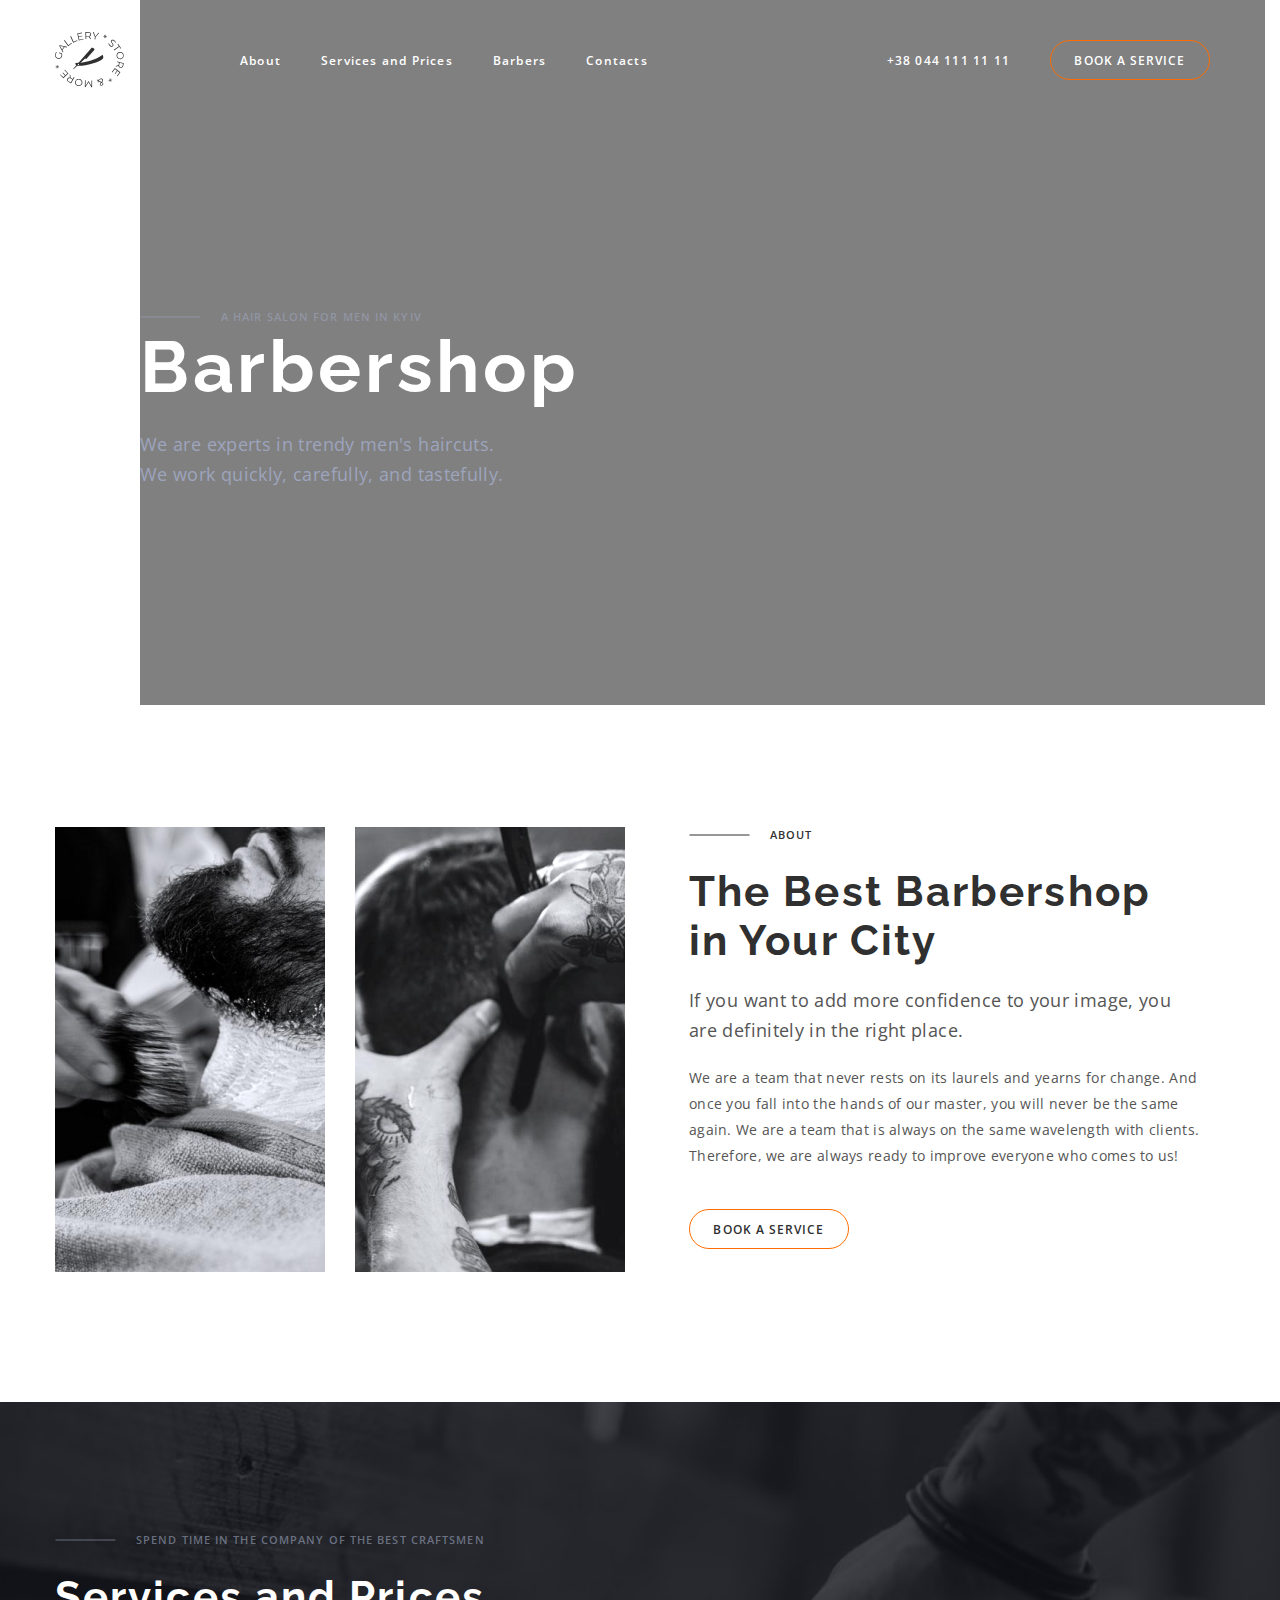
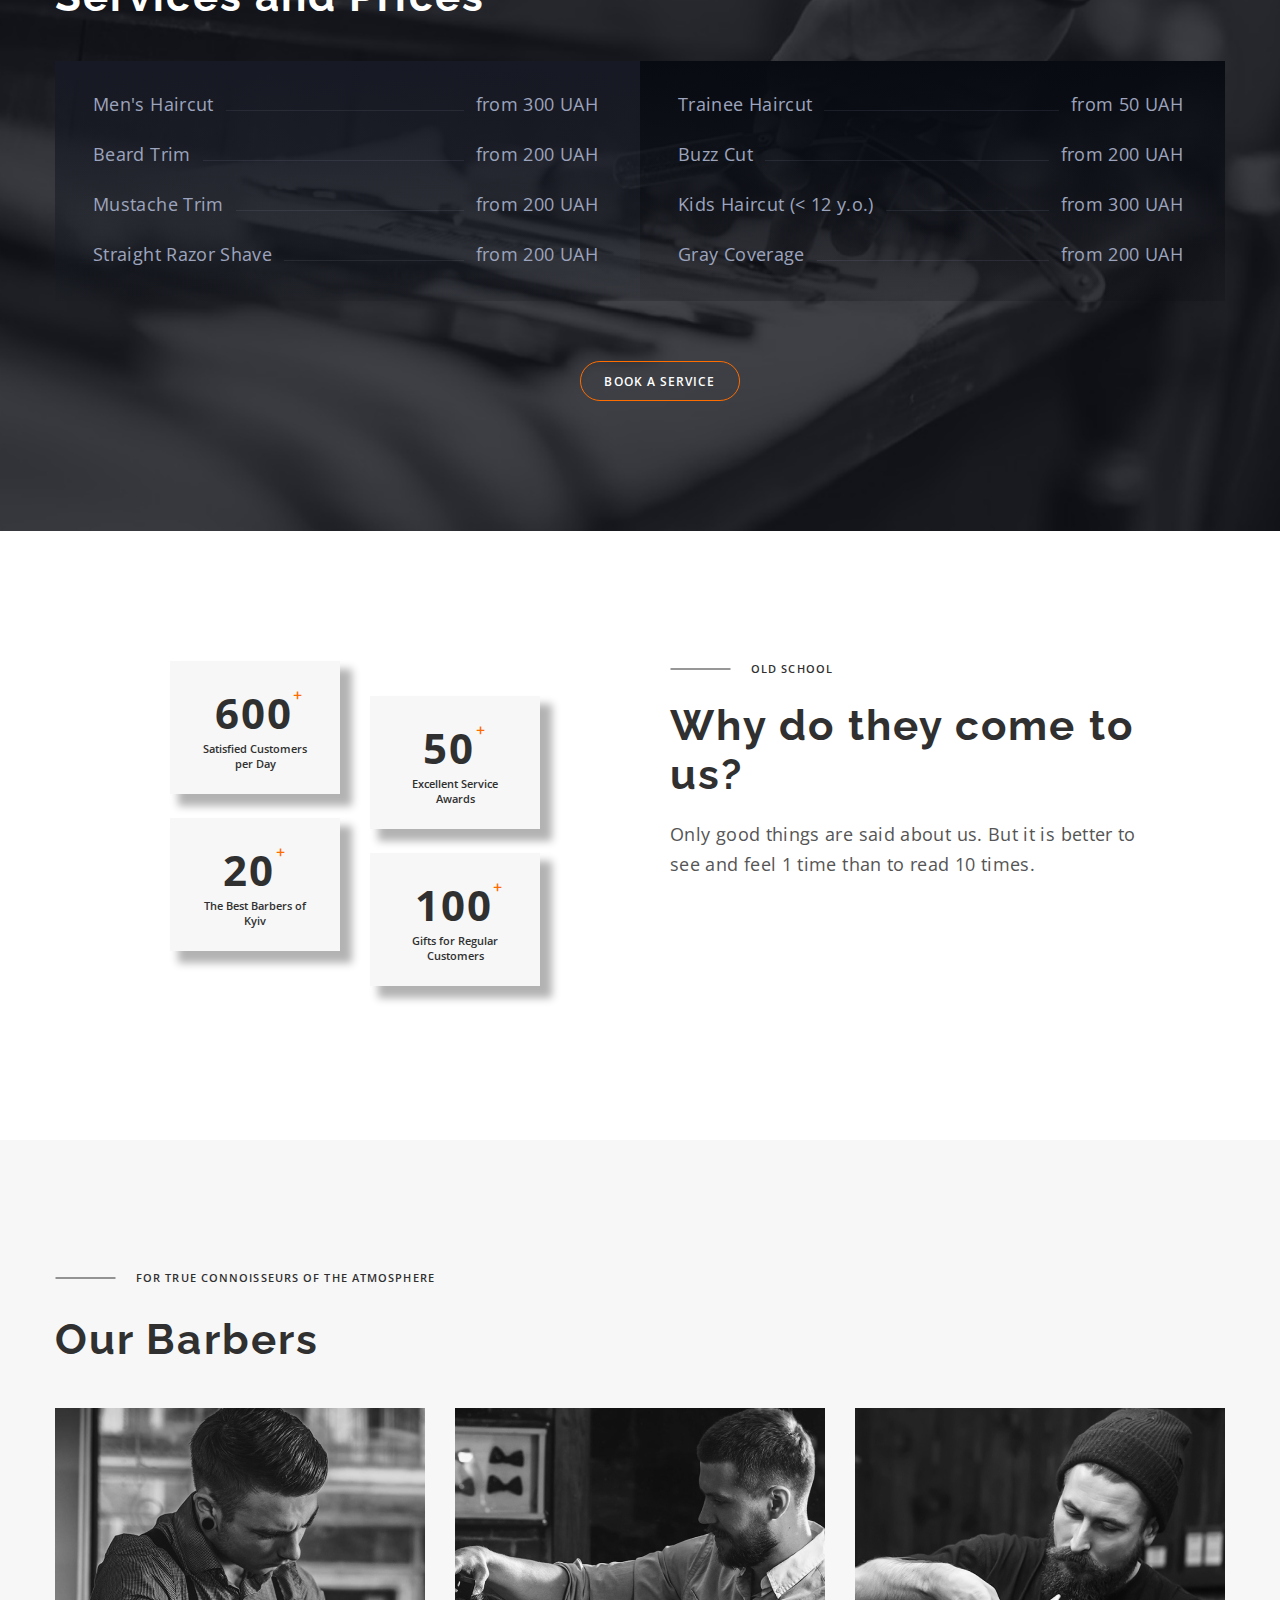
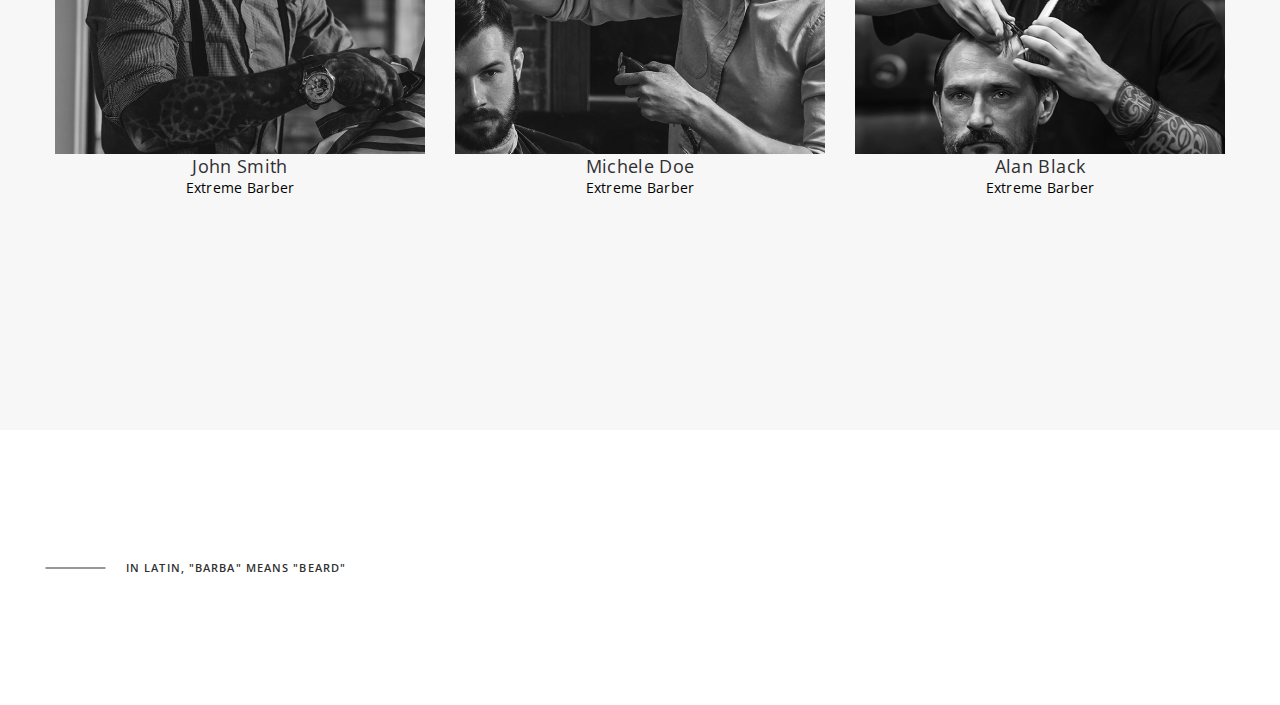
==== index.html @ 8ca41621 "Update" ====
<!DOCTYPE html>
<html lang="en">
  <head>
    <meta charset="UTF-8" />
    <meta name="viewport" content="width=device-width, initial-scale=1.0" />
    <title>Barbershop</title>
    <!-- Fonts -->
    <link
      href="https://fonts.googleapis.com/css2?family=Open+Sans:wght@400;600;700&family=Raleway:wght@700&display=swap"
      rel="stylesheet"
    />
    <!-- Normalizer CSS -->
    <link
      rel="stylesheet"
      href="https://cdnjs.cloudflare.com/ajax/libs/modern-normalize/2.0.0/modern-normalize.min.css"
    />
    <!-- Styles CSS -->
    <link rel="stylesheet" href="./css/styles.css" />
  </head>
  <body>
    <!-- SVG -->
    <svg
      aria-hidden="true"
      style="position: absolute; width: 0; height: 0; overflow: hidden"
      version="1.1"
      xmlns="http://www.w3.org/2000/svg"
      xmlns:xlink="http://www.w3.org/1999/xlink"
    >
      <defs>
        <symbol id="icon-close_40px" viewBox="0 0 32 32">
          <path
            d="M23.733 10.304l-1.504-1.504-5.963 5.963-5.963-5.963-1.504 1.504 5.963 5.963-5.963 5.963 1.504 1.504 5.963-5.963 5.963 5.963 1.504-1.504-5.963-5.963 5.963-5.963z"
          ></path>
        </symbol>
        <symbol id="icon-facebook-1" viewBox="0 0 32 32">
          <path
            d="M21.329 5.313h2.921v-5.088c-0.504-0.069-2.237-0.225-4.256-0.225-4.212 0-7.097 2.649-7.097 7.519v4.481h-4.648v5.688h4.648v14.312h5.699v-14.311h4.46l0.708-5.688h-5.169v-3.919c0.001-1.644 0.444-2.769 2.735-2.769z"
          ></path>
        </symbol>
        <symbol id="icon-feather-icon_mail" viewBox="0 0 32 32">
          <path
            fill="none"
            stroke="#9da4bd"
            style="stroke: var(--color1, #9da4bd)"
            stroke-linejoin="round"
            stroke-linecap="round"
            stroke-miterlimit="4"
            stroke-width="1.3333"
            d="M6.4 6.667h19.2c1.32 0 2.4 1.050 2.4 2.333v14c0 1.283-1.080 2.333-2.4 2.333h-19.2c-1.32 0-2.4-1.050-2.4-2.333v-14c0-1.283 1.080-2.333 2.4-2.333z"
          ></path>
          <path
            fill="none"
            stroke="#9da4bd"
            style="stroke: var(--color1, #9da4bd)"
            stroke-linejoin="round"
            stroke-linecap="round"
            stroke-miterlimit="4"
            stroke-width="1.3333"
            d="M26.667 9.333l-10.667 8-10.667-8"
          ></path>
        </symbol>
        <symbol id="icon-feather-icon_map-pin" viewBox="0 0 32 32">
          <path
            fill="none"
            stroke="#9da4bd"
            style="stroke: var(--color1, #9da4bd)"
            stroke-linejoin="round"
            stroke-linecap="round"
            stroke-miterlimit="4"
            stroke-width="1.3333"
            d="M26.667 13.818c0 7.636-10.667 14.182-10.667 14.182s-10.667-6.545-10.667-14.182c0-5.422 4.776-9.818 10.667-9.818s10.667 4.396 10.667 9.818v0z"
          ></path>
          <path
            fill="none"
            stroke="#9da4bd"
            style="stroke: var(--color1, #9da4bd)"
            stroke-linejoin="round"
            stroke-linecap="round"
            stroke-miterlimit="4"
            stroke-width="1.3333"
            d="M16 18.667c2.209 0 4-1.791 4-4s-1.791-4-4-4-4 1.791-4 4c0 2.209 1.791 4 4 4z"
          ></path>
        </symbol>
        <symbol id="icon-feather-icon_phone" viewBox="0 0 32 32">
          <path
            fill="none"
            stroke="#9da4bd"
            style="stroke: var(--color1, #9da4bd)"
            stroke-linejoin="round"
            stroke-linecap="round"
            stroke-miterlimit="4"
            stroke-width="1.3333"
            d="M26.666 21.337v3.218c0.002 0.604-0.25 1.181-0.695 1.589s-1.042 0.61-1.643 0.556c-3.301-0.359-6.471-1.487-9.257-3.293-2.592-1.647-4.789-3.844-6.436-6.436-1.813-2.798-2.941-5.984-3.293-9.3-0.054-0.6 0.146-1.195 0.552-1.639s0.98-0.698 1.582-0.699h3.218c1.077-0.011 1.995 0.779 2.145 1.845 0.136 1.030 0.388 2.041 0.751 3.014 0.295 0.784 0.106 1.668-0.483 2.263l-1.362 1.362c1.527 2.685 3.75 4.909 6.436 6.436l1.362-1.362c0.596-0.589 1.479-0.777 2.263-0.483 0.973 0.363 1.984 0.615 3.014 0.751 1.079 0.152 1.872 1.088 1.845 2.177z"
          ></path>
        </symbol>
        <symbol id="icon-instagram-2" viewBox="0 0 32 32">
          <path
            d="M31.969 9.408c-0.075-1.7-0.35-2.869-0.744-3.882-0.406-1.075-1.031-2.038-1.85-2.838-0.8-0.813-1.769-1.444-2.832-1.844-1.019-0.394-2.182-0.669-3.882-0.744-1.713-0.081-2.257-0.1-6.601-0.1s-4.888 0.019-6.595 0.094c-1.7 0.075-2.869 0.35-3.882 0.744-1.075 0.406-2.038 1.031-2.838 1.85-0.813 0.8-1.444 1.769-1.844 2.832-0.394 1.019-0.669 2.182-0.744 3.882-0.081 1.713-0.1 2.257-0.1 6.601s0.019 4.888 0.094 6.595c0.075 1.7 0.35 2.869 0.744 3.882 0.406 1.075 1.038 2.038 1.85 2.838 0.8 0.813 1.769 1.444 2.832 1.844 1.019 0.394 2.182 0.669 3.882 0.744 1.706 0.075 2.25 0.094 6.595 0.094s4.888-0.019 6.595-0.094c1.7-0.075 2.869-0.35 3.882-0.744 2.151-0.832 3.851-2.532 4.682-4.682 0.394-1.019 0.669-2.182 0.744-3.882 0.075-1.707 0.094-2.251 0.094-6.595s-0.006-4.888-0.081-6.595zM29.087 22.473c-0.069 1.563-0.331 2.407-0.55 2.969-0.538 1.394-1.644 2.5-3.038 3.038-0.563 0.219-1.413 0.481-2.969 0.55-1.688 0.075-2.194 0.094-6.464 0.094s-4.782-0.019-6.464-0.094c-1.563-0.069-2.407-0.331-2.969-0.55-0.694-0.256-1.325-0.663-1.838-1.194-0.531-0.519-0.938-1.144-1.194-1.838-0.219-0.563-0.481-1.413-0.55-2.969-0.075-1.688-0.094-2.194-0.094-6.464s0.019-4.782 0.094-6.464c0.069-1.563 0.331-2.407 0.55-2.969 0.256-0.694 0.663-1.325 1.2-1.838 0.519-0.531 1.144-0.938 1.838-1.194 0.563-0.219 1.413-0.481 2.969-0.55 1.688-0.075 2.194-0.094 6.464-0.094 4.276 0 4.782 0.019 6.464 0.094 1.563 0.069 2.407 0.331 2.969 0.55 0.694 0.256 1.325 0.662 1.838 1.194 0.531 0.519 0.938 1.144 1.194 1.838 0.219 0.563 0.481 1.413 0.55 2.969 0.075 1.688 0.094 2.194 0.094 6.464s-0.019 4.77-0.094 6.458z"
          ></path>
          <path
            d="M16.059 7.783c-4.538 0-8.22 3.682-8.22 8.22s3.682 8.22 8.22 8.22c4.538 0 8.22-3.682 8.22-8.22s-3.682-8.22-8.22-8.22zM16.059 21.335c-2.944 0-5.332-2.388-5.332-5.332s2.388-5.332 5.332-5.332c2.944 0 5.332 2.388 5.332 5.332s-2.388 5.332-5.332 5.332z"
          ></path>
          <path
            d="M26.524 7.458c0 1.060-0.859 1.919-1.919 1.919s-1.919-0.859-1.919-1.919c0-1.060 0.859-1.919 1.919-1.919s1.919 0.859 1.919 1.919z"
          ></path>
        </symbol>
        <symbol id="icon-linkedin-1" viewBox="0 0 32 32">
          <path
            d="M31.992 32v-0.001h0.008v-11.736c0-5.741-1.236-10.164-7.948-10.164-3.227 0-5.392 1.771-6.276 3.449h-0.093v-2.913h-6.364v21.364h6.627v-10.579c0-2.785 0.528-5.479 3.977-5.479 3.399 0 3.449 3.179 3.449 5.657v10.401h6.62z"
          ></path>
          <path d="M0.528 10.636h6.635v21.364h-6.635v-21.364z"></path>
          <path
            d="M3.843 0c-2.121 0-3.843 1.721-3.843 3.843s1.721 3.879 3.843 3.879c2.121 0 3.843-1.757 3.843-3.879-0.001-2.121-1.723-3.843-3.843-3.843v0z"
          ></path>
        </symbol>
        <symbol id="icon-Logo" viewBox="0 0 39 32">
          <path
            d="M22.371 9.64l-0.749-0.571c-0.117-0.095-0.267-0.139-0.416-0.124s-0.288 0.088-0.384 0.204l-10.36 11.897 0.16 0.177 2.566-2.366c-0.085-0.034-0.156-0.098-0.2-0.179s-0.058-0.175-0.039-0.265c0.018-0.090 0.068-0.171 0.14-0.229s0.162-0.088 0.254-0.087c0.083 0 0.164 0.027 0.231 0.076s0.116 0.119 0.141 0.198l3.383-3.137c0.052-0.042 0.116-0.064 0.183-0.064s0.131 0.023 0.183 0.064l0.171 0.126c0.058 0.042 0.129 0.060 0.2 0.052s0.136-0.043 0.183-0.097l4.423-4.96c0.047-0.049 0.083-0.108 0.105-0.172s0.030-0.133 0.024-0.2c-0.006-0.068-0.027-0.133-0.062-0.192s-0.080-0.11-0.136-0.149z"
          ></path>
          <path
            d="M27.24 12.989c-2.267 1.613-4.807 2.804-7.497 3.514-2.67 0.679-5.402 1.085-8.154 1.211 0.055 0.406 0.155 0.804 0.297 1.189 1.554 1.406 13.257-0.994 15.543-3.771 0.486-0.577-0.189-2.143-0.189-2.143zM13.343 18.857c-0.077 0-0.152-0.023-0.216-0.066s-0.114-0.103-0.143-0.174-0.037-0.149-0.022-0.224c0.015-0.075 0.052-0.145 0.106-0.199s0.124-0.091 0.199-0.106c0.075-0.015 0.153-0.007 0.225 0.022s0.132 0.079 0.174 0.143 0.066 0.139 0.066 0.216c0.001 0.051-0.009 0.102-0.028 0.15s-0.048 0.091-0.084 0.127c-0.036 0.036-0.079 0.065-0.127 0.084s-0.098 0.029-0.15 0.028z"
          ></path>
          <path
            d="M2.286 12.166l0.091-0.394 1.486 0.337c0.123 0.226 0.198 0.475 0.223 0.731 0.028 0.271 0.011 0.546-0.051 0.811-0.074 0.369-0.243 0.712-0.491 0.994-0.236 0.267-0.54 0.464-0.88 0.571-0.35 0.108-0.723 0.122-1.080 0.040-0.358-0.077-0.688-0.251-0.954-0.503-0.262-0.242-0.45-0.553-0.543-0.897-0.103-0.374-0.103-0.769 0-1.143 0.061-0.28 0.172-0.547 0.326-0.789 0.146-0.22 0.342-0.402 0.571-0.531l0.206 0.314c-0.197 0.121-0.366 0.282-0.496 0.473s-0.218 0.408-0.258 0.635c-0.071 0.296-0.065 0.604 0.017 0.897 0.077 0.278 0.229 0.529 0.44 0.726 0.217 0.21 0.488 0.354 0.783 0.417 0.286 0.080 0.588 0.080 0.874 0 0.274-0.090 0.52-0.25 0.714-0.463 0.2-0.23 0.337-0.507 0.4-0.806 0.094-0.362 0.070-0.744-0.069-1.091l-1.309-0.331z"
          ></path>
          <path
            d="M5.52 8.571l-1.331 1.777 0.571 1.023-0.263 0.354-2.114-3.857 0.246-0.337 4.303 0.926-0.269 0.354-1.143-0.24zM5.143 8.48l-2.286-0.514 1.143 2.051 1.143-1.537z"
          ></path>
          <path
            d="M5.143 4.886l0.343-0.257 2.177 2.914 1.794-1.343 0.217 0.291-2.131 1.594-2.4-3.2z"
          ></path>
          <path
            d="M8.743 2.503l0.383-0.171 1.509 3.303 2.040-0.926 0.149 0.331-2.423 1.103-1.657-3.64z"
          ></path>
          <path
            d="M16.274 3.817l0.086 0.36-2.754 0.646-0.914-3.897 2.674-0.623 0.080 0.354-2.286 0.531 0.326 1.383 2.011-0.474 0.086 0.354-2.017 0.469 0.343 1.446 2.366-0.549z"
          ></path>
          <path
            d="M20.2 3.96l-0.954-1.257c-0.107 0.006-0.213 0.006-0.32 0l-1.074 0.034 0.040 1.269h-0.423l-0.131-4 1.52-0.006c0.43-0.040 0.86 0.076 1.211 0.326 0.148 0.119 0.268 0.271 0.349 0.443s0.122 0.361 0.12 0.551c0.017 0.282-0.057 0.563-0.211 0.8-0.164 0.228-0.396 0.398-0.663 0.486l1 1.337-0.463 0.017zM19.8 2.080c0.103-0.094 0.182-0.211 0.233-0.34s0.070-0.269 0.058-0.408c0.003-0.139-0.026-0.278-0.084-0.405s-0.145-0.238-0.253-0.327c-0.263-0.179-0.58-0.261-0.897-0.234l-1.086 0.040 0.069 2 1.063-0.034c0.324 0.012 0.642-0.091 0.897-0.291z"
          ></path>
          <path
            d="M23.223 2.897l-0.206 1.366-0.417-0.063 0.211-1.343-1.183-2.857 0.446 0.069 1.011 2.434 1.714-2.017 0.4 0.086-1.977 2.326z"
          ></path>
          <path
            d="M28.874 2.657l0.497 0.646-0.217 0.171-0.497-0.663-0.314 0.749-0.24-0.103 0.32-0.749-0.823 0.109v-0.274l0.811-0.091-0.503-0.646 0.223-0.171 0.44 0.651 0.309-0.754 0.246 0.103-0.291 0.766 0.823-0.114v0.28l-0.783 0.091z"
          ></path>
          <path
            d="M30.783 7.263c-0.135-0.208-0.219-0.445-0.246-0.691l0.337-0.149c0.025 0.226 0.099 0.445 0.217 0.64 0.128 0.219 0.294 0.412 0.491 0.571 0.204 0.195 0.464 0.321 0.743 0.36 0.101 0.009 0.203-0.006 0.296-0.045s0.176-0.1 0.241-0.178c0.047-0.052 0.084-0.114 0.106-0.181s0.031-0.138 0.025-0.208c-0.019-0.139-0.066-0.273-0.137-0.394-0.107-0.175-0.224-0.345-0.349-0.509-0.152-0.199-0.29-0.409-0.411-0.629-0.093-0.164-0.144-0.349-0.149-0.537-0-0.212 0.079-0.416 0.223-0.571 0.124-0.151 0.289-0.264 0.474-0.326 0.207-0.060 0.427-0.060 0.634 0 0.267 0.087 0.514 0.227 0.726 0.411 0.176 0.146 0.332 0.315 0.463 0.503 0.121 0.174 0.212 0.367 0.269 0.571l-0.326 0.171c-0.057-0.19-0.142-0.372-0.251-0.537-0.109-0.148-0.238-0.281-0.383-0.394-0.201-0.194-0.46-0.317-0.737-0.349-0.102-0.009-0.204 0.008-0.298 0.049s-0.176 0.104-0.239 0.185c-0.049 0.051-0.086 0.113-0.108 0.18s-0.031 0.138-0.023 0.209c0.013 0.144 0.060 0.283 0.137 0.406 0.080 0.131 0.194 0.303 0.349 0.509 0.153 0.195 0.291 0.401 0.411 0.617 0.095 0.164 0.148 0.348 0.154 0.537 0 0.212-0.079 0.416-0.223 0.571-0.125 0.153-0.292 0.266-0.48 0.326-0.207 0.062-0.428 0.062-0.634 0-0.269-0.087-0.517-0.227-0.731-0.411-0.231-0.201-0.424-0.441-0.571-0.709z"
          ></path>
          <path
            d="M36.531 8.097l-0.806-1.143 0.297-0.211 1.857 2.651-0.297 0.211-0.806-1.143-2.983 2.086-0.24-0.349 2.977-2.103z"
          ></path>
          <path
            d="M35.251 12.794c0.102-0.345 0.3-0.655 0.571-0.891 0.265-0.238 0.589-0.401 0.937-0.474 0.355-0.082 0.726-0.068 1.074 0.040 0.336 0.111 0.638 0.308 0.874 0.571 0.246 0.283 0.414 0.626 0.486 0.994 0.095 0.361 0.095 0.741 0 1.103-0.105 0.344-0.303 0.652-0.571 0.891-0.273 0.244-0.604 0.413-0.961 0.491s-0.729 0.062-1.079-0.046c-0.339-0.106-0.642-0.304-0.874-0.571-0.245-0.282-0.412-0.622-0.486-0.989-0.087-0.37-0.078-0.755 0.029-1.12zM36 14.611c0.191 0.217 0.438 0.377 0.714 0.463 0.285 0.083 0.586 0.092 0.875 0.028s0.558-0.199 0.782-0.394c0.211-0.194 0.367-0.441 0.451-0.714 0.080-0.289 0.087-0.593 0.023-0.886s-0.2-0.565-0.394-0.794c-0.199-0.218-0.454-0.378-0.737-0.463-0.288-0.077-0.592-0.077-0.88 0-0.291 0.056-0.56 0.192-0.777 0.394-0.213 0.195-0.369 0.444-0.451 0.72-0.078 0.29-0.078 0.596 0 0.886 0.063 0.284 0.199 0.546 0.394 0.76z"
          ></path>
          <path
            d="M34.817 19.428l1.48-0.571c0-0.103 0.034-0.206 0.063-0.314l0.28-1.034-1.211-0.314 0.109-0.406 3.863 1.034-0.389 1.446c-0.088 0.422-0.323 0.799-0.663 1.063-0.156 0.109-0.336 0.18-0.524 0.207s-0.381 0.012-0.562-0.047c-0.276-0.060-0.523-0.212-0.7-0.431s-0.275-0.492-0.277-0.775l-1.577 0.571 0.109-0.429zM36.731 19.588c0.067 0.121 0.158 0.228 0.267 0.314s0.235 0.148 0.368 0.184c0.134 0.036 0.274 0.044 0.411 0.024s0.269-0.067 0.388-0.139c0.252-0.203 0.424-0.488 0.486-0.806l0.274-1.029-1.937-0.52-0.274 1.029c-0.105 0.306-0.099 0.64 0.017 0.943z"
          ></path>
          <path
            d="M32.766 23.109l-0.291-0.223 1.714-2.257 3.189 2.417-1.657 2.189-0.291-0.223 1.4-1.846-1.143-0.863-1.251 1.651-0.286-0.217 1.28-1.651-1.183-0.897-1.48 1.92z"
          ></path>
          <path
            d="M31.429 27.663l-0.817 0.046v-0.274l0.817-0.006-0.44-0.68 0.223-0.143 0.434 0.686 0.354-0.766 0.246 0.131-0.389 0.72 0.817-0.046v0.28h-0.829l0.44 0.68-0.223 0.143-0.434-0.686-0.377 0.743-0.24-0.137 0.417-0.691z"
          ></path>
          <path
            d="M24 27.206l0.691 0.383c0.116-0.223 0.278-0.418 0.475-0.574s0.425-0.268 0.668-0.329c0.227-0.071 0.466-0.096 0.703-0.074 0.206 0.016 0.403 0.087 0.571 0.206 0.152 0.115 0.264 0.275 0.32 0.457 0.069 0.226 0.057 0.468-0.034 0.686-0.143 0.296-0.337 0.564-0.571 0.794 0.188 0.101 0.363 0.226 0.52 0.371 0.108 0.111 0.188 0.246 0.234 0.394 0.029 0.115 0.031 0.236 0.005 0.352s-0.078 0.224-0.154 0.317c-0.153 0.22-0.38 0.376-0.64 0.44-0.228 0.087-0.48 0.087-0.709 0-0.102-0.044-0.191-0.11-0.263-0.194s-0.122-0.184-0.149-0.291c-0.060-0.189-0.046-0.393 0.040-0.571 0.131-0.26 0.303-0.497 0.509-0.703l-1.377-0.766c-0.053 0.269-0.064 0.545-0.034 0.817h-0.349c-0.023-0.336 0.015-0.673 0.114-0.994l-0.72-0.4 0.149-0.32zM24.994 27.777l1.514 0.84c0.198-0.189 0.363-0.412 0.486-0.657 0.063-0.166 0.063-0.349 0-0.514-0.026-0.099-0.076-0.19-0.146-0.265s-0.157-0.131-0.254-0.164c-0.237-0.080-0.494-0.080-0.731 0-0.194 0.051-0.374 0.144-0.528 0.273s-0.278 0.289-0.363 0.47l0.023 0.017zM27.143 30.063c0.037-0.063 0.061-0.134 0.069-0.206s0-0.147-0.023-0.216c-0.035-0.113-0.098-0.215-0.183-0.297-0.145-0.123-0.305-0.228-0.474-0.314-0.173 0.171-0.325 0.363-0.451 0.571-0.069 0.13-0.085 0.281-0.046 0.423 0.018 0.065 0.050 0.126 0.093 0.178s0.097 0.095 0.158 0.124c0.145 0.055 0.306 0.055 0.451 0 0.155-0.041 0.291-0.137 0.383-0.269l0.023 0.006z"
          ></path>
          <path
            d="M17.034 31.611l0.080-4h0.406l-0.063 3.2 1.623-2.663h0.2l1.52 2.709 0.057-3.183h0.406l-0.074 4h-0.349l-1.68-2.989-1.777 2.931-0.349-0.006z"
          ></path>
          <path
            d="M15.046 27.429c0.261 0.249 0.448 0.566 0.54 0.915s0.085 0.717-0.020 1.062c-0.094 0.354-0.281 0.675-0.543 0.931-0.254 0.25-0.573 0.424-0.92 0.503-0.366 0.083-0.748 0.071-1.109-0.034-0.359-0.088-0.69-0.267-0.96-0.52-0.257-0.246-0.441-0.558-0.531-0.903-0.088-0.356-0.081-0.729 0.019-1.082s0.291-0.673 0.553-0.93c0.25-0.249 0.561-0.427 0.903-0.514 0.365-0.082 0.744-0.071 1.103 0.034 0.363 0.092 0.696 0.277 0.966 0.537zM13.097 27.229c-0.28 0.065-0.535 0.208-0.737 0.411-0.21 0.21-0.361 0.472-0.434 0.76-0.080 0.286-0.080 0.588 0 0.874 0.067 0.278 0.212 0.532 0.417 0.731 0.215 0.21 0.481 0.362 0.771 0.44 0.291 0.074 0.595 0.074 0.886 0 0.28-0.069 0.536-0.211 0.743-0.411 0.209-0.21 0.359-0.473 0.434-0.76 0.080-0.288 0.080-0.592 0-0.88-0.073-0.277-0.219-0.53-0.423-0.731-0.216-0.211-0.484-0.36-0.777-0.434-0.288-0.080-0.592-0.080-0.88 0z"
          ></path>
          <path
            d="M8.771 24.571l0.154 1.571c0.098 0.042 0.193 0.090 0.286 0.143l0.931 0.537 0.629-1.109 0.371 0.211-2 3.446-1.303-0.749c-0.385-0.193-0.689-0.517-0.857-0.914-0.062-0.179-0.083-0.369-0.061-0.557s0.086-0.369 0.187-0.529c0.133-0.25 0.343-0.451 0.6-0.571 0.261-0.108 0.549-0.13 0.823-0.063l-0.166-1.68 0.406 0.263zM8.12 26.377c-0.134 0.034-0.26 0.094-0.371 0.178s-0.203 0.188-0.271 0.308c-0.069 0.12-0.113 0.253-0.129 0.39s-0.005 0.277 0.034 0.41c0.134 0.296 0.366 0.536 0.657 0.68l0.92 0.531 1-1.714-0.92-0.531c-0.264-0.198-0.59-0.297-0.92-0.28v0.029z"
          ></path>
          <path
            d="M5.389 21.892l0.257-0.257 1.971 2.029-2.857 2.789-1.903-1.966 0.263-0.257 1.617 1.663 0.977-0.989-1.417-1.474 0.274-0.263 1.446 1.486 1.063-1.034-1.691-1.726z"
          ></path>
          <path
            d="M1.143 19.646l0.137-0.789 0.269 0.040-0.154 0.811 0.76-0.28 0.091 0.251-0.771 0.263 0.634 0.537-0.183 0.206-0.611-0.571-0.143 0.811-0.274-0.051 0.16-0.811-0.766 0.274-0.086-0.223 0.766-0.269-0.634-0.531 0.189-0.206 0.617 0.537z"
          ></path>
        </symbol>
        <symbol id="icon-menu_40px" viewBox="0 0 32 32">
          <path
            fill="#fff"
            style="fill: var(--color2, #fff)"
            d="M6.4 11.733v-2.133h19.2v2.133h-19.2zM6.4 17.067h19.2v-2.133h-19.2v2.133zM6.4 22.4h19.2v-2.133h-19.2v2.133z"
          ></path>
        </symbol>
        <symbol id="icon-twitter-1" viewBox="0 0 32 32">
          <path
            d="M32 6.078c-1.19 0.522-2.458 0.868-3.78 1.036 1.36-0.812 2.398-2.088 2.886-3.626-1.268 0.756-2.668 1.29-4.16 1.588-1.204-1.282-2.92-2.076-4.792-2.076-3.632 0-6.556 2.948-6.556 6.562 0 0.52 0.044 1.020 0.152 1.496-5.454-0.266-10.28-2.88-13.522-6.862-0.566 0.982-0.898 2.106-0.898 3.316 0 2.272 1.17 4.286 2.914 5.452-1.054-0.020-2.088-0.326-2.964-0.808 0 0.020 0 0.046 0 0.072 0 3.188 2.274 5.836 5.256 6.446-0.534 0.146-1.116 0.216-1.72 0.216-0.42 0-0.844-0.024-1.242-0.112 0.85 2.598 3.262 4.508 6.13 4.57-2.232 1.746-5.066 2.798-8.134 2.798-0.538 0-1.054-0.024-1.57-0.090 2.906 1.874 6.35 2.944 10.064 2.944 12.072 0 18.672-10 18.672-18.668 0-0.29-0.010-0.57-0.024-0.848 1.302-0.924 2.396-2.078 3.288-3.406z"
          ></path>
        </symbol>
      </defs>
    </svg>
    <!-- HEADER -->
    <header>
      <!-- NAVBAR -->

      <div class="header-container container">
        <div class="logo-container">
          <a class="header-logo" href="./index.html">
            <img src="./images/SVG/Logo.svg" alt="Logo" />
          </a>
        </div>
        <div class="nav-container">
          <div class="navigation-item">
            <nav class="header-navigation">
              <ul class="navbar-list list">
                <li class="navbar-item">
                  <a class="navbar-link current link" href="./index.html"
                    >About</a
                  >
                </li>
                <li class="navbar-item">
                  <a class="navbar-link link" href="./portfolio.html"
                    >Services and Prices</a
                  >
                </li>
                <li class="navbar-item">
                  <a class="navbar-link link" href="#barbers">Barbers</a>
                </li>
                <li class="navbar-item">
                  <a class="navbar-link link" href="#contacts">Contacts</a>
                </li>
              </ul>
            </nav>
          </div>
          <div class="navigation-item contacts">
            <address class="header-address">
              <a
                class="contacts-item header-address-link link"
                href="tel:+380441111111"
                >+38 044 111 11 11</a
              >
            </address>
            <button
              class="contacts-item button-dark button"
              type="button"
              data-modal-open
            >
              Book a Service
            </button>
          </div>
        </div>
      </div>
    </header>
    <main>
      <!-- SIDEBAR -->
      <!-- HERO Section -->
      <div class="hero-container container">
        <div class="hero-overlay">
          <div class="hero-item-message section-title">
            <div class="section-title-bar dark"></div>
            <a class="section-title-text dark">A HAIR SALON FOR MEN IN KYIV</a>
          </div>
          <h1 class="hero-title">Barbershop</h1>

          <div class="hero-message-title">
            <a class="hero-message-title-text"
              >We are experts in trendy men's haircuts. <br />
              We work quickly, carefully, and tastefully.</a
            >
          </div>
        </div>
      </div>
      <!-- ABOUT Section -->
      <div class="about-style section">
        <div class="about-contents container">
          <div class="about-item image1 img"></div>
          <div class="about-item image2 img"></div>
          <div class="about-item message">
            <div class="about-item-message section-title">
              <div class="section-title-bar lite"></div>
              <a class="section-title-text lite">About</a>
            </div>
            <div class="about-item-message main-title">
              <a class="main-title-text lite"
                >The Best Barbershop in Your City</a
              >
            </div>
            <div class="about-item-message message-title">
              <a class="message-title-text lite">
                If you want to add more confidence to your image, you are
                definitely in the right place.</a
              >
            </div>
            <div class="about-item-message about-message">
              <a class="about-message-text">
                We are a team that never rests on its laurels and yearns for
                change. And once you fall into the hands of our master, you will
                never be the same again. We are a team that is always on the
                same wavelength with clients. Therefore, we are always ready to
                improve everyone who comes to us!</a
              >
            </div>
            <button
              class="contacts-item button-light button"
              type="button"
              data-modal-open
            >
              Book a Service
            </button>
          </div>
        </div>
      </div>
      <!-- SERVICES and PRICES Section -->
      <div class="services-layout section">
        <div class="services-contents container">
          <div class="services-item section-title">
            <div class="section-title-bar dark"></div>
            <a class="section-title-text dark"
              >Spend time in the company of the best craftsmen</a
            >
          </div>
          <div class="services-item main-title">
            <a class="main-title-text dark">Services and Prices</a>
          </div>
          <div class="services-item prices-contents">
            <ul class="prices-list list">
              <li class="prices-item">
                <p class="prices-item-text">Men's Haircut</p>
                <p class="prices-item-text">from 300 UAH</p>
              </li>
              <li class="prices-item">
                <p class="prices-item-text">Beard Trim</p>
                <p class="prices-item-text">from 200 UAH</p>
              </li>
              <li class="prices-item">
                <p class="prices-item-text">Mustache Trim</p>
                <p class="prices-item-text">from 200 UAH</p>
              </li>
              <li class="prices-item">
                <p class="prices-item-text">Straight Razor Shave</p>
                <p class="prices-item-text">from 200 UAH</p>
              </li>
            </ul>
            <ul class="prices-list list">
              <li class="prices-item">
                <p class="prices-item-text">Trainee Haircut</p>
                <p class="prices-item-text">from 50 UAH</p>
              </li>
              <li class="prices-item">
                <p class="prices-item-text">Buzz Cut</p>
                <p class="prices-item-text">from 200 UAH</p>
              </li>
              <li class="prices-item">
                <p class="prices-item-text">Kids Haircut (< 12 y.o.)</p>
                <p class="prices-item-text">from 300 UAH</p>
              </li>
              <li class="prices-item">
                <p class="prices-item-text">Gray Coverage</p>
                <p class="prices-item-text">from 200 UAH</p>
              </li>
            </ul>
          </div>
          <div class="services-item">
            <button
              class="contacts-item button-dark button"
              type="button"
              data-modal-open
            >
              Book a Service
            </button>
          </div>
        </div>
      </div>
      <!-- OLD SCHOOL Section -->
      <div class="oldschool-layout section">
        <div class="oldschool-contents container">
          <div class="oldschool-items benefits-contents">
            <ul class="benefits-list list">
              <li class="benefits-item">
                <a class="text benefits-main">600</a>
                <a class="text benefits-message">Satisfied Customers per Day</a>
              </li>
              <li class="benefits-item">
                <a class="text benefits-main">20</a>
                <a class="text benefits-message">The Best Barbers of Kyiv</a>
              </li>
            </ul>
            <ul class="benefits-list list">
              <li class="benefits-item">
                <a class="text benefits-main">50</a>
                <a class="text benefits-message">Excellent Service Awards</a>
              </li>
              <li class="benefits-item">
                <a class="text benefits-main">100</a>
                <a class="text benefits-message">Gifts for Regular Customers</a>
              </li>
            </ul>
          </div>
          <div class="oldschool-items whyus-contents">
            <div class="whyus-item section-title">
              <div class="section-title-bar lite"></div>
              <a class="section-title-text lite">Old School</a>
            </div>
            <div class="whyus-item main-title">
              <a class="main-title-text lite">Why do they come to us?</a>
            </div>
            <div class="whyus-item message-title">
              <a class="message-title-text lite"
                >Only good things are said about us. But it is better to see and
                feel 1 time than to read 10 times.</a
              >
            </div>
          </div>
        </div>
      </div>
      <!-- TEAM Section -->
      <div class="team-layout section">
        <div class="team-contents container">
          <div class="team-item team-message">
            <div class="team-message-item section-title">
              <div class="section-title-bar lite"></div>
              <a class="section-title-text lite"
                >For true Connoisseurs of the atmosphere</a
              >
            </div>
            <div class="team-message-item main-title">
              <a class="main-title-text lite">Our Barbers</a>
            </div>
          </div>
          <div class="team-item team-details">
            <ul class="details-list list">
              <li class="details-image">
                <img
                  src="./images/layer_barber-img1.jpg"
                  alt="barber image 1"
                  width="370"
                  height="346"
                />
              </li>
              <li class="details-name">John Smith</li>
              <li class="details-work">Extreme Barber</li>
            </ul>
            <ul class="details-list list">
              <li class="details-image">
                <img
                  src="./images/layer_barber-img2.jpg"
                  alt="barber image 2"
                  width="370"
                  height="346"
                />
              </li>
              <li class="details-name">Michele Doe</li>
              <li class="details-work">Extreme Barber</li>
            </ul>
            <ul class="details-list list">
              <li class="details-image">
                <img
                  src="./images/layer_barber-img3.jpg"
                  alt="barber image 3"
                  width="370"
                  height="346"
                />
              </li>
              <li class="details-name">Alan Black</li>
              <li class="details-work">Extreme Barber</li>
            </ul>
          </div>
        </div>
      </div>
      <!-- PORTFOLIO Section -->
      <div class="section">
        <div class="portfolio-container container">
          <div class="section-title">
            <div class="section-title">
              <div class="section-title-bar lite"></div>
              <a class="section-title-text lite"
                >in latin, "barba" means "beard"</a
              >
            </div>
          </div>
        </div>
      </div>
      <!-- BOOKING Section -->
      <!-- TEST Section -->
    </main>
    <!-- FOOTER Section -->
  </body>
</html>
---- css/styles.css ----
:root {
  --WHITE: #ffffff;
  --ORANGE: #ff6c00;
  --text-color-primary: #303030;
  --text-color-secondary: #555;
  --primary-orange-color: var(--ORANGE);
  --text-color-title: var(--WHITE);
  --text-color-highlight: var(--ORANGE);
  --text-color-accent: #9da4bd;
  --item-gap-text: 20px;
  --item-gap-image: 30px;
}

/* CSS Reset */
p,
h1,
h2,
h3,
h4,
h5,
h6 {
  margin: 0;
}
ul,
ol {
  margin: 0;
  padding: 0;
}
img {
  display: block;
  /* width: 100% -> the image will take up the full width of its parent container */
  width: 100%;
  /* max-width: 100% -> ensures that the image will not exceed its original size */
  max-width: 100%;
  height: auto;
}
.list {
  margin-left: 0;
  padding-left: 0;
  list-style: none;
  border: 0px;
}
/* END of CSS Reset */

body {
  font-family: "Open Sans", sans-serif;
}

/* GENERAL Styles */
.container {
  width: 1280px;
  padding-left: 15px;
  padding-right: 15px;
  margin: 0 auto;
}
.visually-hidden {
  position: absolute;
  width: 1px;
  height: 1px;
  margin: -1px;
  border: 0;
  padding: 0;
  white-space: nowrap;
  clip-path: inset(100%);
  clip: rect(0 0 0 0);
  overflow: hidden;
}
.section {
  padding-top: 96px;
  padding-bottom: 96px;
}
.list {
  list-style: none;
}
.link {
  text-decoration: none;
}
.button {
  /* Layout */
  width: 160px;
  height: 40px;
  flex-shrink: 0;
  /* Style */
  border-radius: 25px;
  border: 1px solid #ff6c00;
  background-color: transparent;
  /* Typography*/
  font-family: Open Sans;
  font-size: 12px;
  font-weight: 600;
  line-height: normal;
  letter-spacing: 1.08px;
  text-transform: uppercase;
}
.section-title {
  display: flex;
  align-items: flex-start;
  gap: 50px;
  padding-left: 30px;
  position: relative;

  height: 15px;
}
.section-title-text {
  font-size: 11px;
  font-style: normal;
  font-weight: 600;
  line-height: normal;
  letter-spacing: 1.1px;
  text-transform: uppercase;
}
.section-title-text.dark {
  color: rgba(157, 164, 189, 0.6);
}
.section-title-text.lite {
  color: #303030;
}
.section-title-bar {
  /*layout*/
  width: 1px;
  height: 60px;
  transform: rotate(90deg);
  position: relative;
  top: -22.5px;
}
.section-title-bar.dark {
  background: rgba(157, 164, 189, 0.6);
}
.section-title-bar.lite {
  background: #303030;
}
.hero-title {
  /* layout */
  width: 500px;
  padding-top: 20px;
  padding-bottom: 20px;
  /* typography */
  color: #fff;
  font-family: Raleway;
  font-size: 72px;
  font-style: normal;
  font-weight: 700;
  line-height: normal;
  letter-spacing: 3.6px;
}
.main-title {
  display: flex;
}
.main-title-text {
  /* layout*/
  width: 500px;
  /* Typography */
  font-family: Raleway;
  font-size: 42px;
  font-style: normal;
  font-weight: 700;
  line-height: normal;
  letter-spacing: 2.1px;
}
.main-title-text.lite {
  color: #303030;
}
.main-title-text.dark {
  color: #fff;
}
.message-title {
  display: flex;
}
.message-title-text {
  /* layout*/
  width: 500px;
  height: 60px;
  /* Typography */
  font-family: Open Sans;
  font-size: 18px;
  font-style: normal;
  font-weight: 400;
  line-height: 30px; /* 166.667% */
  letter-spacing: 0.36px;
}
.message-title-text.lite {
  color: #555;
}
.message-title-text.dark {
  color: #fff;
}
/* END of GENERAL Styles */

/* NAVBAR Styles */
.header-container {
  width: 1280px;
  height: 705px;

  display: flex;
  justify-content: space-between;

  background-color: white;
  position: relative;
}
.logo-container {
  display: block;
  align-content: left;
  width: 68.93px;
  padding-top: 32px;
  margin-left: 40px;
}
.nav-container {
  display: flex;
  align-items: flex-start;
  justify-content: space-between;

  margin: 0;
  padding-right: 55px;
  width: 1125px;

  background-color: gray;
}

.header-navigation {
  display: flex;
  align-items: center;
}
.header-logo {
  margin-right: 130px;
  background-color: var(--primary-white-color);
}
.navbar-list {
  display: flex;
}
.navbar-item {
  display: flex;
}
.navbar-item:not(:first-child) {
  margin-left: calc(2 * var(--item-gap-text));
}
.navigation-item {
  display: flex;
  align-items: center;

  padding-top: 52px;
  padding-left: 100px;
}
.navigation-item:nth-child(2) {
  justify-content: right;
}
.contacts {
  padding-top: 40px;
}
.contacts-item {
  display: flex;
  flex-wrap: wrap;
  align-content: center;
  justify-content: center;
}
.contacts-item:nth-child(2) {
  margin-left: calc(2 * var(--item-gap-text));
}
.navbar-link,
.header-address-link {
  color: #fff;

  font-family: Open Sans;
  font-size: 12px;
  font-style: normal;
  font-weight: 600;
  line-height: normal;
  letter-spacing: 1.2px;
}
.navbar-link:hover,
.header-address-link:hover {
  color: orange;
}
.button-light {
  color: #303030;
}
.button-dark {
  color: #fff;
}
.button:hover {
  background-color: orange;
}
.button-dark:hover {
  color: #fff;
}
.button-light:hover {
  color: #fff;
}
/* End of NAVBAR Styles */

/* HERO Styles */
.hero-container {
  width: 1280px;
  display: flex;

  justify-content: flex-end;
  position: relative;
  top: -600px;
}
.hero-overlay {
  width: 1125px;
  height: 592px;

  display: flex;
  justify-content: flex-end;

  flex-direction: column;
  position: relative;

  padding-bottom: 206px;
}

.hero-overlay .section-title {
  display: flex;
  align-items: flex-start;
  gap: 50px;
  padding-left: 30px;
  margin-bottom: -20px;
}
.hero-message-title {
  display: flex;
  flex-direction: column;
  padding: 0;
  border: 0;
  margin: 0;
}
.hero-message-title-text {
  /* layout*/
  width: 486px;
  height: 62px;
  /* Typography */
  color: #9da4bd;

  font-family: Open Sans;
  font-size: 18px;
  font-style: normal;
  font-weight: 400;
  line-height: 30px; /* 166.667% */
  letter-spacing: 0.36px;
}

/* End of HERO Styles */
/* ABOUT Styles */
.section {
  padding-top: 130px;
  padding-bottom: 130px;
}
.about-style {
  display: flex;

  position: relative;
  margin-top: -600px;
}
.about-contents {
  display: flex;
}
.about-item {
  display: flex;
}
.about-item:nth-child(1) {
  margin-left: 40px;
}
.about-item:nth-child(2) {
  margin-left: 30px;
  margin-right: 64px;
}

.about-message {
  display: flex;
}
.about-item.image1 {
  width: 270px;
  height: 445px;
  background: url(../images/layer_img\ 1.png);
}
.about-item.image2 {
  width: 270px;
  height: 445px;
  background: url(../images/layer_img\ 2.png);
}
.about-item.message {
  display: flex;
  flex-direction: column;
}
.about-item-message {
  display: flex;
}
.hero-item-message {
  display: flex;
}
.about-item-message:nth-child(1),
.about-item-message:nth-child(4) {
  padding-bottom: 40px;
}
.about-item-message:nth-child(2),
.about-item-message:nth-child(3) {
  padding-bottom: 20px;
}
.about-message-text {
  /* layout*/
  width: 536px;
  /* Typography */
  color: #555;

  font-family: Open Sans;
  font-size: 14px;
  font-style: normal;
  font-weight: 400;
  line-height: 26px; /* 185.714% */
  letter-spacing: 0.28px;
}
/* End of ABOUT Styles */

/* SERVICES and PRICES Styles */
.services-layout {
  /*max-width: 1280px;*/
  margin: 0 auto;

  background-image: url(../images/layer_img.png),
    linear-gradient(#111319, #111319);
  background-repeat: no-repeat;
  background-position: center;
  background-size: cover;
}
.services-contents {
  display: flex;
  flex-direction: column;
  padding-left: 55px;
}
.services-item {
  display: flex;
}
.services-item:nth-child(1) {
  padding-bottom: 40px;
}
.services-item:nth-child(2) {
  padding-bottom: 40px;
}
.services-item:nth-child(3) {
  padding-bottom: 60px;
}
.services-item:nth-child(4) {
  justify-content: center;
}
.prices-contents {
  display: flex;
}
.prices-list {
  padding-top: 28px;
  padding-left: 38px;
  padding-right: 42px;
}
.prices-list:nth-child(1) {
  width: 585px;
  height: 240px;
  background: linear-gradient(180deg, #171a24 0%, rgba(23, 26, 36, 0.2) 100%);
}
.prices-list:nth-child(2) {
  width: 585px;
  height: 240px;
  background: linear-gradient(180deg, #090b13 0%, rgba(9, 11, 19, 0.2) 100%);
}
.prices-item {
  display: flex;
  justify-content: space-between;
  align-items: baseline;
  gap: 12px;
}
li.prices-item:not(:first-child) {
  padding-top: 20px;
}
.prices-item::after {
  content: "";
  width: 100px;
  height: 1px;
  background-color: rgba(157, 164, 189, 0.12);
  flex-grow: 1;
}
.prices-item-text {
  /* typography */
  color: #9da4bd;
  font-family: Open Sans;
  font-size: 18px;
  font-style: normal;
  font-weight: 400;
  line-height: 30px; /* 166.667% */
  letter-spacing: 0.36px;
}
.prices-item-text:last-child {
  order: 1;
}
/* End of SERVICES and PRICES Styles */

/* OLD SCHOOL Styles */
.oldschool-contents {
  display: flex;
}
.oldschool-items {
  display: flex;
}
.oldschool-layout {
  max-width: 1280px;
  margin: 0 auto;
}
.benefits-contents {
  display: flex;

  padding-left: 155px;
  gap: 30px;
  padding-right: 130px;
}
.benefits-list:not(:first-child) {
  margin-top: 35px;
}
.benefits-item {
  /* layout */
  display: flex;
  flex-direction: column;
  align-content: center;
  flex-wrap: wrap;
  justify-content: center;
  align-items: center;

  width: 170px;
  height: 133px;
  padding: 20px 24px;
  background-color: var(--secondary-background-color);
  box-shadow: 10px 10px 8px 2px rgba(0, 0, 0, 0.3);

  /* styles */
  background: #f7f7f7;
  margin-bottom: 24px;
}
div.benefits-item .benefits-main,
div.benefits-item .benefits-message {
  display: flex;
  justify-content: center;
}
.benefits-main {
  /* layout */
  width: 80px;
  /* typography */
  color: #303030;

  text-align: center;
  font-family: Open Sans;
  font-size: 42px;
  font-style: normal;
  font-weight: 700;
  line-height: normal;
  letter-spacing: 2.1px;
}
.benefits-main::after {
  content: "+";
  font-weight: 600;
  font-size: 16px;
  vertical-align: top;
  color: var(--text-color-highlight);
}
.benefits-message {
  /* layout */
  width: 122px;
  /* typography */
  color: #303030;

  text-align: center;
  font-family: Open Sans;
  font-size: 11px;
  font-style: normal;
  font-weight: 600;
  line-height: normal;
}
.whyus-contents {
  display: flex;
  flex-direction: column;
}
.whyus-items {
  display: flex;
}
.whyus-item:nth-child(1) {
  padding-bottom: 40px;
}
.whyus-item:nth-child(2) {
  padding-bottom: 20px;
}
/* End of OLD SCHOOL Styles */

/* TEAM Styles*/
.team-layout {
  /* layout */
  margin: 0 auto;
  height: 890px;
  /* style */
  background: #f7f7f7;
}
.team-item:not(:first-child) {
  margin-top: 44px;
}
.team-message {
  display: flex;
  flex-direction: column;
  padding-left: 40px;
}
.team-message-item:not(:first-child) {
  margin-top: 30px;
}
.team-details {
  display: flex;
  justify-content: center;
}
.details-list {
  display: flex;
  width: 370px;
  flex-direction: column;
  align-items: center;
}
.details-list:not(:first-child) {
  margin-left: 30px;
}
.details-image {
  display: flex;
  width: 370px;
  height: 346px;
}
.details-name {
  color: #303030;

  text-align: center;
  font-family: Open Sans;
  font-size: 18px;
  font-style: normal;
  font-weight: 400;
  line-height: normal;
  letter-spacing: 0.36px;
}
.details-work {
  color: --primary-orange-color;
  text-align: center;
  font-family: Open Sans;
  font-size: 14px;
  font-style: normal;
  font-weight: 400;
  line-height: normal;
  letter-spacing: 0.28px;
}
/* End of TEAM Styles */
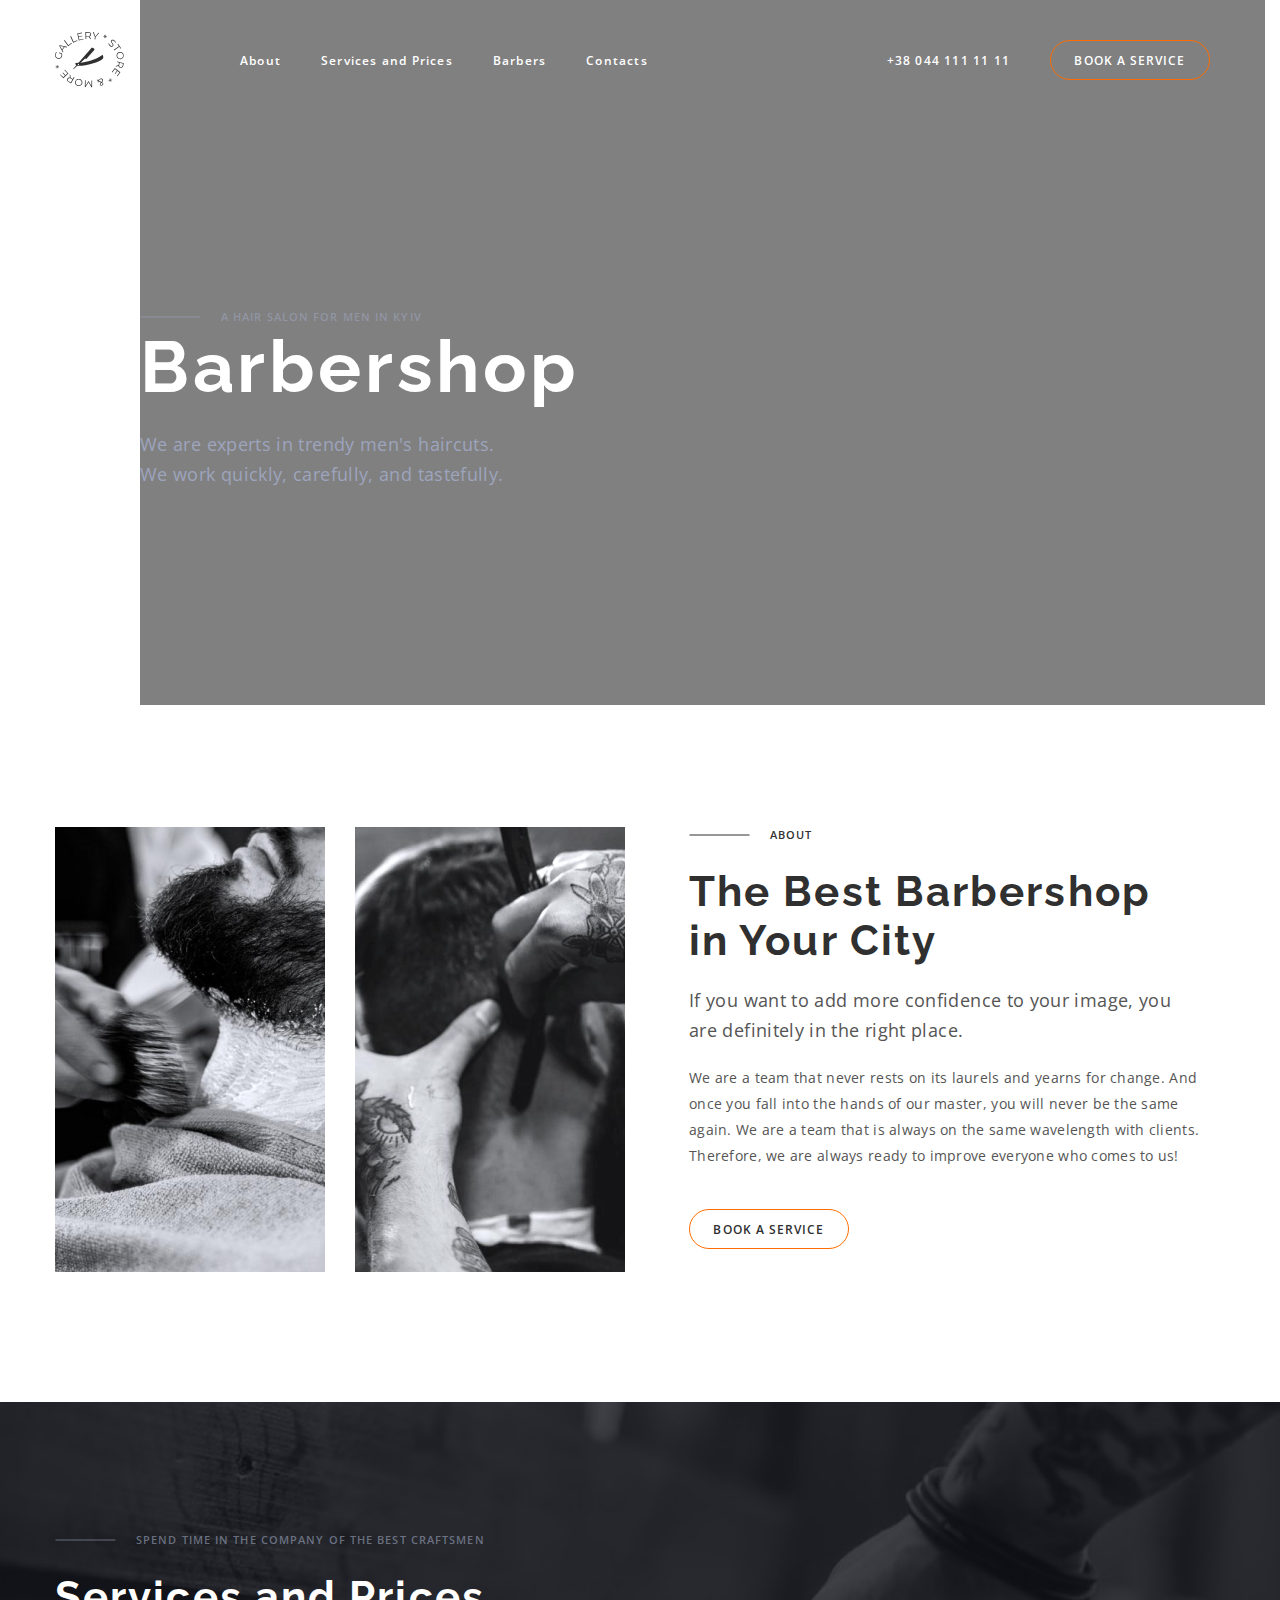
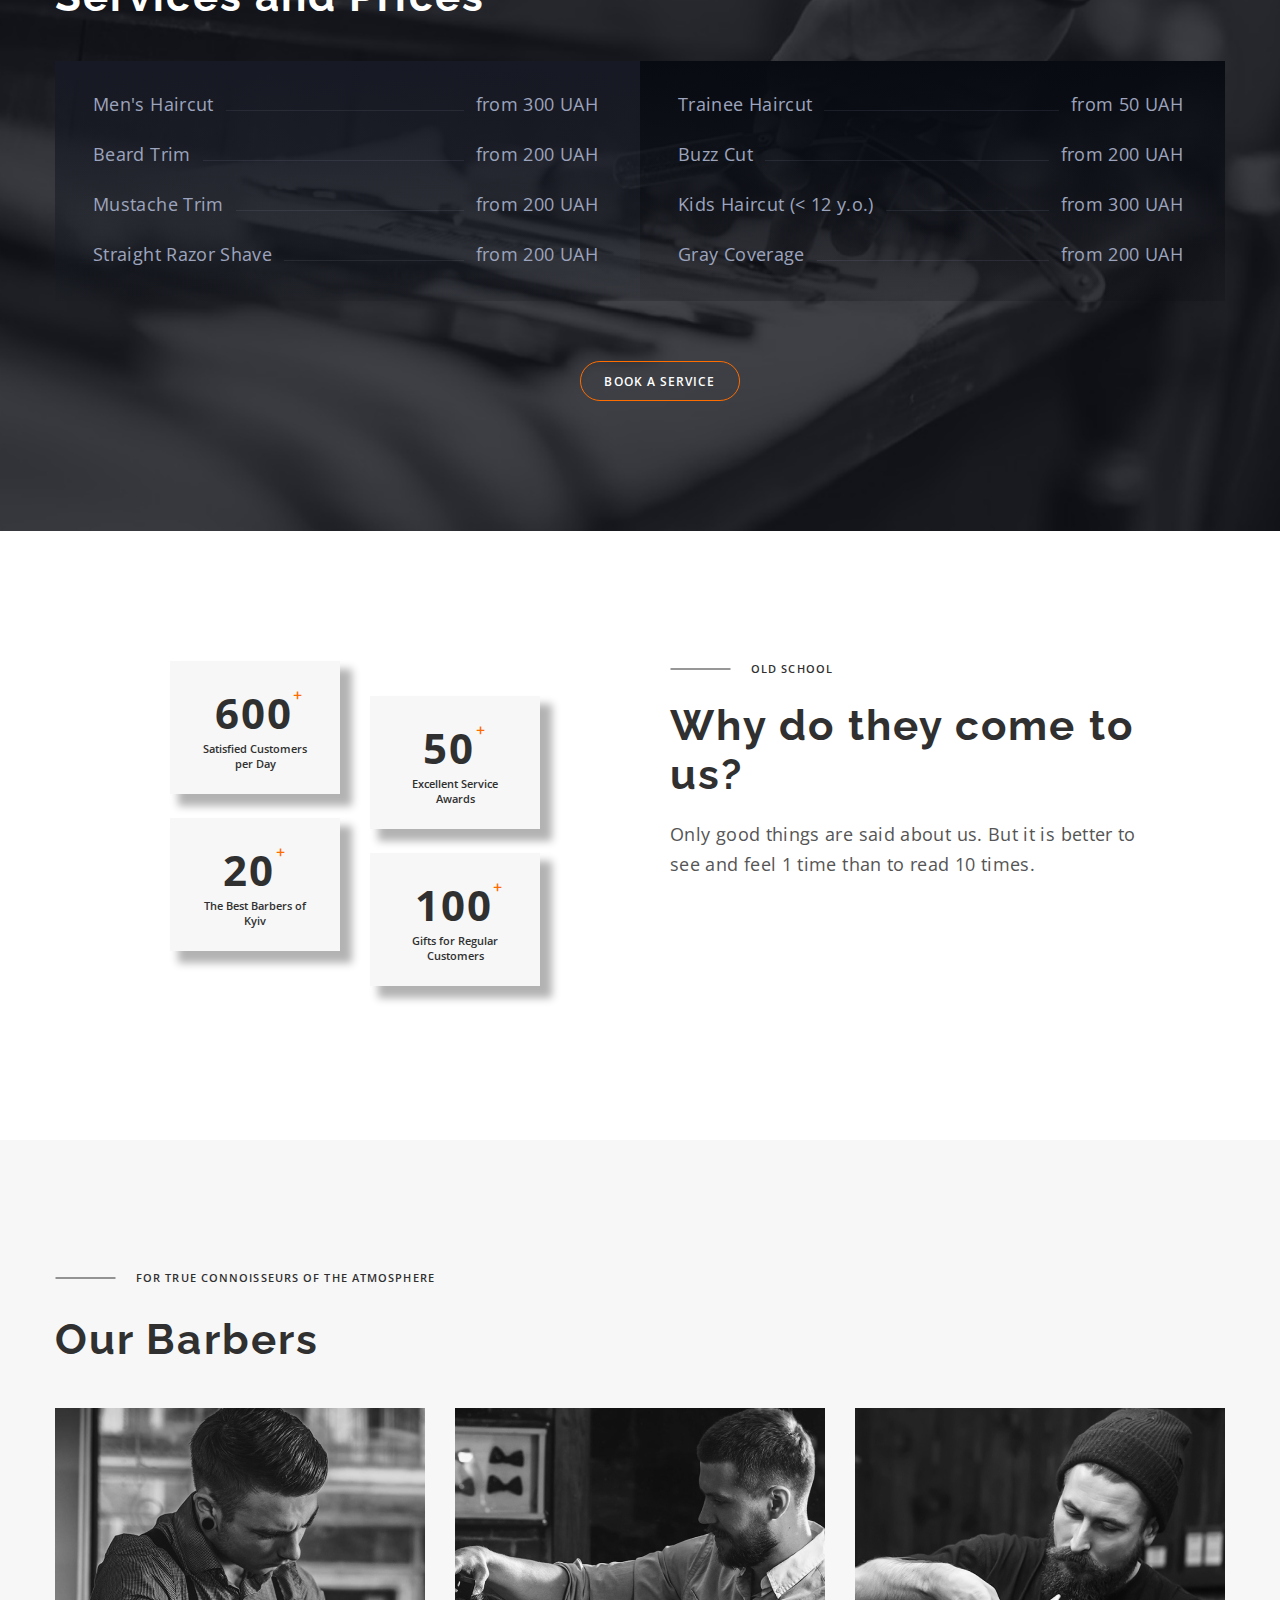
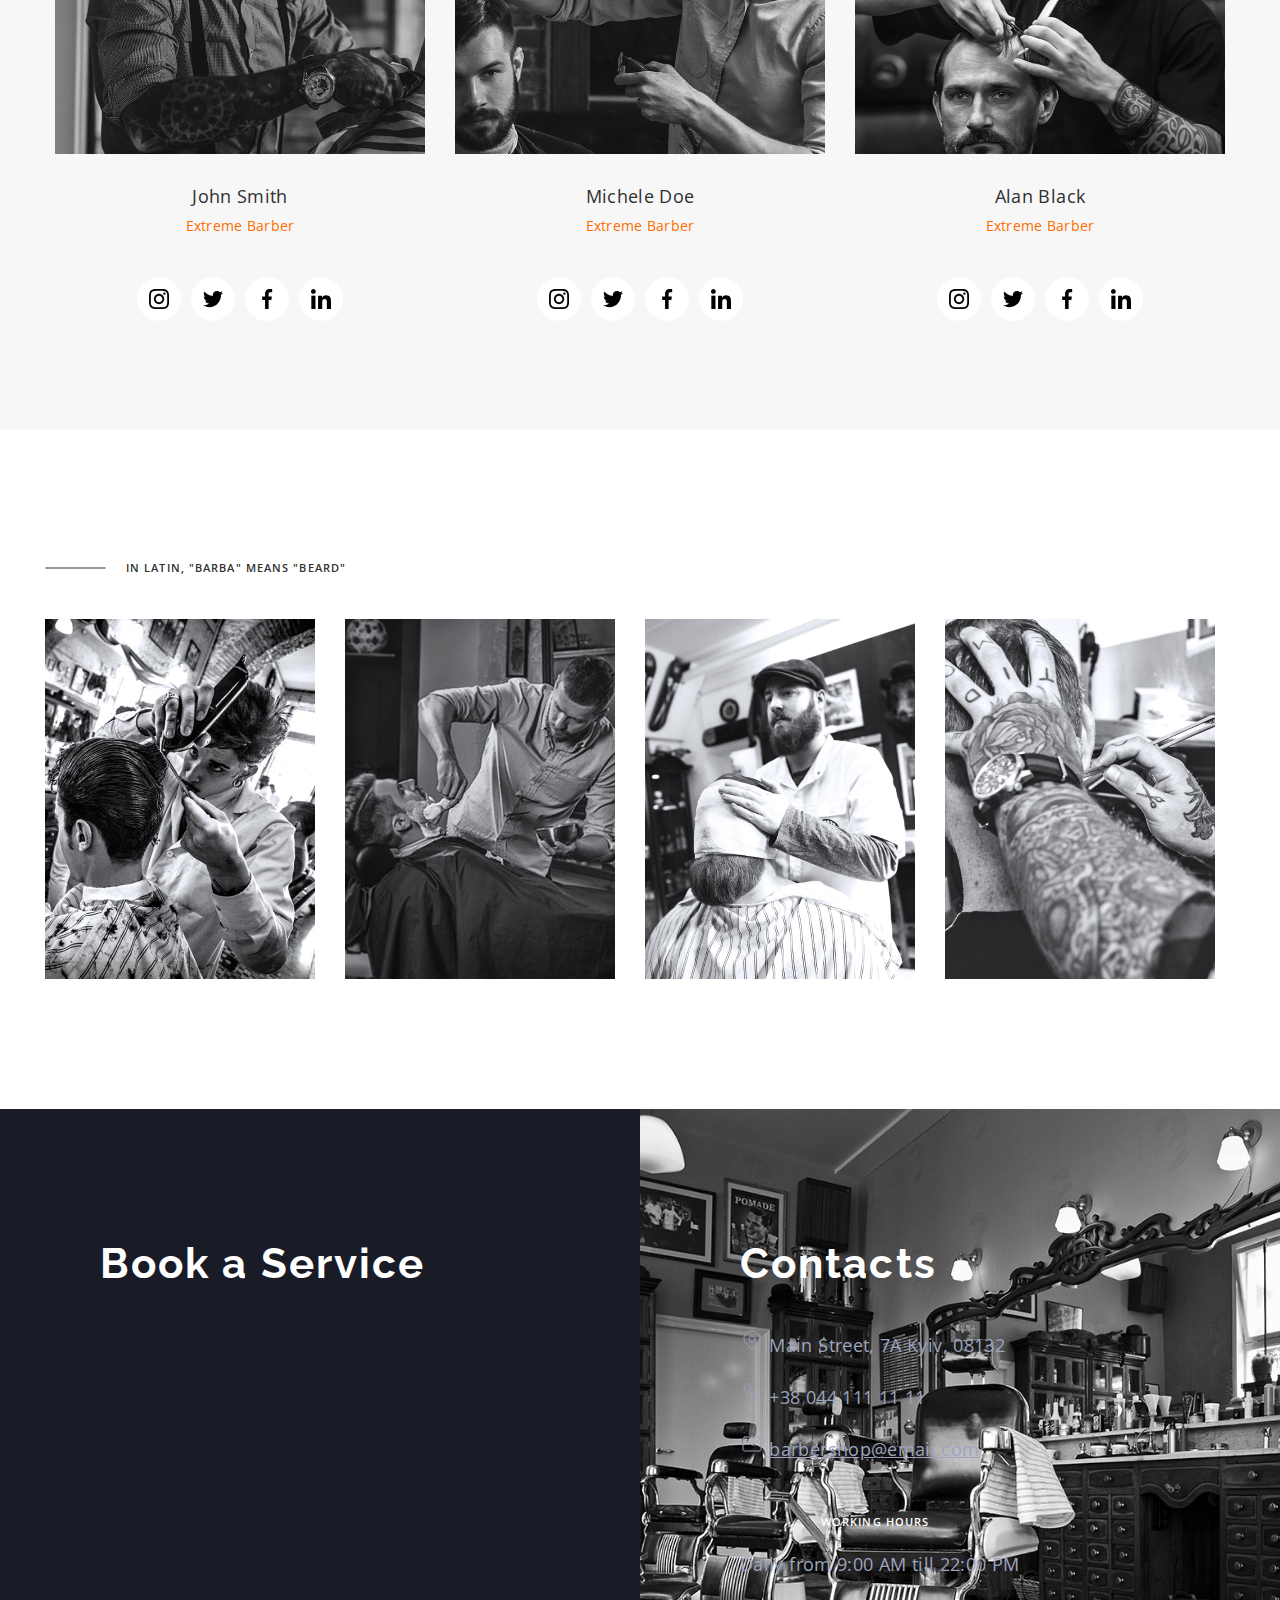
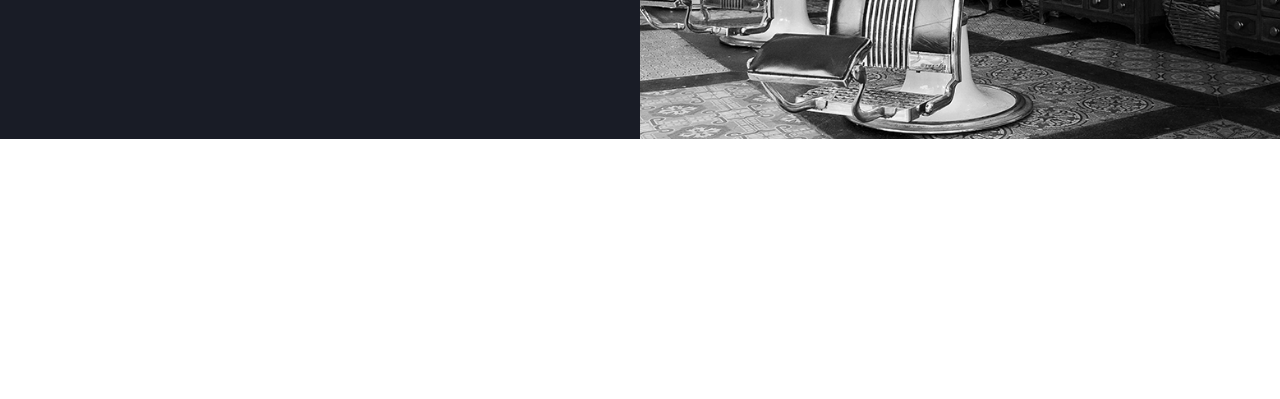
==== commit 61d7509b: "Update" ====
--- a/index.html
+++ b/index.html
@@ -432,9 +432,70 @@
                   width="370"
                   height="346"
                 />
+                <div class="details-image-overlay">
+                  <p class="details-image-text">
+                    Lorem ipsum dolor sit amet consectetur adipisicing elit.
+                    Mollitia necessitatibus hic itaque quisquam minus nobis,
+                    debitis sapiente doloremque non exercitationem illo veniam
+                    molestiae, tempora reiciendis temporibus, odit eum voluptas.
+                    Veniam!
+                  </p>
+                </div>
               </li>
               <li class="details-name">John Smith</li>
               <li class="details-work">Extreme Barber</li>
+              <li class="details-socials">
+                <ul class="socials-list list">
+                  <li class="socials-item">
+                    <a
+                      class="socials-link link"
+                      href="https://instagram.com"
+                      target="_blank"
+                      rel="noopener noreferrer"
+                    >
+                      <svg class="socials-icon" width="20" height="20">
+                        <use xlink:href="#icon-instagram-2"></use>
+                      </svg>
+                    </a>
+                  </li>
+                  <li class="socials-item">
+                    <a
+                      class="socials-link link"
+                      href="https://twitter.com"
+                      target="_blank"
+                      rel="noopener noreferrer"
+                    >
+                      <svg class="socials-icon" width="20" height="20">
+                        <use xlink:href="#icon-twitter-1"></use>
+                      </svg>
+                    </a>
+                  </li>
+                  <li class="socials-item">
+                    <a
+                      class="socials-link link"
+                      href="https://facebook.com"
+                      target="_blank"
+                      rel="noopener noreferrer"
+                    >
+                      <svg class="socials-icon" width="20" height="20">
+                        <use xlink:href="#icon-facebook-1"></use>
+                      </svg>
+                    </a>
+                  </li>
+                  <li class="socials-item">
+                    <a
+                      class="socials-link link"
+                      href="https://linkedin.com"
+                      target="_blank"
+                      rel="noopener noreferrer"
+                    >
+                      <svg class="socials-icon" width="20" height="20">
+                        <use xlink:href="#icon-linkedin-1"></use>
+                      </svg>
+                    </a>
+                  </li>
+                </ul>
+              </li>
             </ul>
             <ul class="details-list list">
               <li class="details-image">
@@ -444,9 +505,70 @@
                   width="370"
                   height="346"
                 />
+                <div class="details-image-overlay">
+                  <p class="details-image-text">
+                    Lorem ipsum dolor sit amet consectetur adipisicing elit.
+                    Mollitia necessitatibus hic itaque quisquam minus nobis,
+                    debitis sapiente doloremque non exercitationem illo veniam
+                    molestiae, tempora reiciendis temporibus, odit eum voluptas.
+                    Veniam!
+                  </p>
+                </div>
               </li>
               <li class="details-name">Michele Doe</li>
               <li class="details-work">Extreme Barber</li>
+              <li class="details-socials">
+                <ul class="socials-list list">
+                  <li class="socials-item">
+                    <a
+                      class="socials-link link"
+                      href="https://instagram.com"
+                      target="_blank"
+                      rel="noopener noreferrer"
+                    >
+                      <svg class="socials-icon" width="20" height="20">
+                        <use xlink:href="#icon-instagram-2"></use>
+                      </svg>
+                    </a>
+                  </li>
+                  <li class="socials-item">
+                    <a
+                      class="socials-link link"
+                      href="https://twitter.com"
+                      target="_blank"
+                      rel="noopener noreferrer"
+                    >
+                      <svg class="socials-icon" width="20" height="20">
+                        <use xlink:href="#icon-twitter-1"></use>
+                      </svg>
+                    </a>
+                  </li>
+                  <li class="socials-item">
+                    <a
+                      class="socials-link link"
+                      href="https://facebook.com"
+                      target="_blank"
+                      rel="noopener noreferrer"
+                    >
+                      <svg class="socials-icon" width="20" height="20">
+                        <use xlink:href="#icon-facebook-1"></use>
+                      </svg>
+                    </a>
+                  </li>
+                  <li class="socials-item">
+                    <a
+                      class="socials-link link"
+                      href="https://linkedin.com"
+                      target="_blank"
+                      rel="noopener noreferrer"
+                    >
+                      <svg class="socials-icon" width="20" height="20">
+                        <use xlink:href="#icon-linkedin-1"></use>
+                      </svg>
+                    </a>
+                  </li>
+                </ul>
+              </li>
             </ul>
             <ul class="details-list list">
               <li class="details-image">
@@ -456,17 +578,78 @@
                   width="370"
                   height="346"
                 />
+                <div class="details-image-overlay">
+                  <p class="details-image-text">
+                    Lorem ipsum dolor sit amet consectetur adipisicing elit.
+                    Mollitia necessitatibus hic itaque quisquam minus nobis,
+                    debitis sapiente doloremque non exercitationem illo veniam
+                    molestiae, tempora reiciendis temporibus, odit eum voluptas.
+                    Veniam!
+                  </p>
+                </div>
               </li>
               <li class="details-name">Alan Black</li>
               <li class="details-work">Extreme Barber</li>
+              <li class="details-socials">
+                <ul class="socials-list list">
+                  <li class="socials-item">
+                    <a
+                      class="socials-link link"
+                      href="https://instagram.com"
+                      target="_blank"
+                      rel="noopener noreferrer"
+                    >
+                      <svg class="socials-icon" width="20" height="20">
+                        <use xlink:href="#icon-instagram-2"></use>
+                      </svg>
+                    </a>
+                  </li>
+                  <li class="socials-item">
+                    <a
+                      class="socials-link link"
+                      href="https://twitter.com"
+                      target="_blank"
+                      rel="noopener noreferrer"
+                    >
+                      <svg class="socials-icon" width="20" height="20">
+                        <use xlink:href="#icon-twitter-1"></use>
+                      </svg>
+                    </a>
+                  </li>
+                  <li class="socials-item">
+                    <a
+                      class="socials-link link"
+                      href="https://facebook.com"
+                      target="_blank"
+                      rel="noopener noreferrer"
+                    >
+                      <svg class="socials-icon" width="20" height="20">
+                        <use xlink:href="#icon-facebook-1"></use>
+                      </svg>
+                    </a>
+                  </li>
+                  <li class="socials-item">
+                    <a
+                      class="socials-link link"
+                      href="https://linkedin.com"
+                      target="_blank"
+                      rel="noopener noreferrer"
+                    >
+                      <svg class="socials-icon" width="20" height="20">
+                        <use xlink:href="#icon-linkedin-1"></use>
+                      </svg>
+                    </a>
+                  </li>
+                </ul>
+              </li>
             </ul>
           </div>
         </div>
       </div>
       <!-- PORTFOLIO Section -->
-      <div class="section">
-        <div class="portfolio-container container">
-          <div class="section-title">
+      <div class="portfolio-layout section">
+        <div class="portfolio-contents container">
+          <div class="portfolio-item section-title">
             <div class="section-title">
               <div class="section-title-bar lite"></div>
               <a class="section-title-text lite"
@@ -474,10 +657,109 @@
               >
             </div>
           </div>
+          <div class="portfolio-item gallery">
+            <div class="gallery-image img">
+              <img
+                src="./images/layer_Rectangle 25.jpg"
+                alt="gallery image 1"
+                width="270"
+                height="360"
+              />
+            </div>
+            <div class="gallery-image img">
+              <img
+                src="./images/layer_Rectangle 26.jpg"
+                alt="gallery image 2"
+                width="270"
+                height="360"
+              />
+            </div>
+            <div class="gallery-image img">
+              <img
+                src="./images/layer_Rectangle 27.jpg"
+                alt="gallery image 3"
+                width="270"
+                height="360"
+              />
+            </div>
+            <div class="gallery-image img">
+              <img
+                src="./images/layer_Rectangle 28.jpg"
+                alt="gallery image 4"
+                width="270"
+                height="360"
+              />
+            </div>
+          </div>
         </div>
       </div>
-      <!-- BOOKING Section -->
+      <!-- BOOKING & CONTACTS Section -->
+      <div class="bnc-layout">
+        <div class="bnc-item simple">
+          <div class="booking-layout section">
+            <div class="booking-contents">
+              <div class="booking-item main-title">
+                <a class="main-title-text dark">Book a Service</a>
+              </div>
+            </div>
+          </div>
+        </div>
+        <div class="bnc-item image">
+          <div class="contacts-layout section">
+            <div class="contacts-contents">
+              <div class="contents-item main-title">
+                <a class="main-title-text dark">Contacts</a>
+              </div>
+              <ul class="contents-list list">
+                <li class="contents-item">
+                  <a
+                    class="contents-address link"
+                    href="https://goo.gl/maps/FisEgaamXhV5WUBU8"
+                    target="_blank"
+                    rel="noopener noreferrer"
+                  >
+                    <svg class="contents-icon" width="24" height="24">
+                      <use xlink:href="#icon-feather-icon_map-pin"></use>
+                    </svg>
+                    Main Street, 7A Kyiv, 08132</a
+                  >
+                </li>
+                <li class="contents-item">
+                  <a href="tel:+380441111111" class="contents-phone link">
+                    <svg class="contents-icon" width="24" height="24">
+                      <use xlink:href="#icon-feather-icon_phone"></use>
+                    </svg>
+                    +38 044 111 11 11</a
+                  >
+                </li>
+
+                <li class="contents-item">
+                  <a
+                    href="mailto:barbershop@email.com"
+                    class="contents-email link"
+                  >
+                    <svg class="contents-icon" width="24" height="24">
+                      <use xlink:href="#icon-feather-icon_mail"></use>
+                    </svg>
+                    barbershop@email.com</a
+                  >
+                </li>
+              </ul>
+              <div class="working-item section-title">
+                <div class="section-title-bar dark"></div>
+                <a class="section-title-text white">Working Hours</a>
+              </div>
+              <div class="working-message message-title">
+                <a class="message-title-text normal"
+                  >Daily from 9:00 AM till 22:00 PM</a
+                >
+              </div>
+            </div>
+          </div>
+        </div>
+      </div>
       <!-- TEST Section -->
+      <div class="test-layout section"></div>
     </main>
     <!-- FOOTER Section -->
   </body>
--- a/css/styles.css
+++ b/css/styles.css
@@ -3,12 +3,13 @@
   --ORANGE: #ff6c00;
   --text-color-primary: #303030;
   --text-color-secondary: #555;
-  --primary-orange-color: var(--ORANGE);
   --text-color-title: var(--WHITE);
   --text-color-highlight: var(--ORANGE);
   --text-color-accent: #9da4bd;
   --item-gap-text: 20px;
   --item-gap-image: 30px;
+
+  --timing-function: cubic-bezier(0.4, 0, 0.2, 1);
 }
 
 /* CSS Reset */
@@ -115,6 +116,9 @@
 .section-title-text.lite {
   color: #303030;
 }
+a.section-title-text.white {
+  color: #fff;
+}
 .section-title-bar {
   /*layout*/
   width: 1px;
@@ -184,6 +188,10 @@
 .message-title-text.dark {
   color: #fff;
 }
+.message-title-text.normal {
+  color: #9da4bd;
+}
+
 /* END of GENERAL Styles */
 
 /* NAVBAR Styles */
@@ -620,9 +628,38 @@
   display: flex;
   width: 370px;
   height: 346px;
+
+  position: relative;
+  overflow: hidden;
+
+  transition: box-shadow 250ms cubic-bezier(0.4, 0, 0.2, 1);
+}
+.details-image-overlay {
+  /* layout */
+  position: absolute;
+  left: 0;
+  bottom: 0;
+  width: 100%;
+  height: 100%;
+  /* style */
+  background-color: var(--ORANGE);
+  opacity: 90%;
+  /* animation */
+  transform: translateY(100%);
+  transition: transform 250ms var(--timing-function);
+}
+.details-image-text {
+  padding: 40px;
+  font-size: 18px;
+  color: var(--WHITE);
+}
+.details-list:hover .details-image-overlay,
+.details-list:focus .details-image-overlay {
+  transform: translateY(0);
 }
 .details-name {
-  color: #303030;
+  /* typpography */
+  color: var(--text-color-primary);
 
   text-align: center;
   font-family: Open Sans;
@@ -631,9 +668,14 @@
   font-weight: 400;
   line-height: normal;
   letter-spacing: 0.36px;
+
+  margin-top: 30px;
+  margin-bottom: 8px;
 }
 .details-work {
-  color: --primary-orange-color;
+  /* typography */
+  color: var(--text-color-highlight);
+
   text-align: center;
   font-family: Open Sans;
   font-size: 14px;
@@ -641,5 +683,147 @@
   font-weight: 400;
   line-height: normal;
   letter-spacing: 0.28px;
+
+  margin-bottom: 42px;
+}
+.details-socials {
+  margin-bottom: 12px;
+}
+.socials-list {
+  display: flex;
+}
+.socials-item {
+  display: flex;
+  align-items: center;
+  justify-content: center;
+
+  width: 44px;
+  height: 44px;
+
+  border-radius: 50%;
+  background-color: #fff;
+
+  cursor: pointer;
+}
+.socials-item:not(:first-child) {
+  margin-left: 10px;
+}
+.socials-link {
+  display: flex;
+}
+a.socials-link:hover .socials-icon {
+  fill: var(--ORANGE);
+}
+.details-list:hover {
+  box-shadow: 5px 5px 4px 1px rgba(0, 0, 0, 0.3);
 }
 /* End of TEAM Styles */
+
+/* PORTFOLIO Styles */
+.gallery {
+  margin-left: 30px;
+  margin-top: 44px;
+}
+.gallery-image {
+  width: 270px;
+  height: 360px;
+}
+.portfolio-item {
+  display: flex;
+}
+.gallery-image {
+  display: flex;
+}
+.gallery-image:not(:first-child) {
+  margin-left: 30px;
+}
+/* End of PORTFOLIO Styles */
+
+/* BOOKING Styles */
+.bnc-layout {
+  display: flex;
+  background: #191c26;
+  width: 1280px;
+  margin: 0 auto;
+}
+div.bnc-item {
+  width: 50%;
+}
+div.bnc-item.image {
+  margin: 0 auto;
+  background-image: url(../images/barbershop.jpeg),
+    linear-gradient(#111319, #111319);
+  background-repeat: no-repeat;
+  background-position: center;
+  background-size: cover;
+}
+.booking-layout {
+  display: flex;
+}
+.booking-contents {
+  display: flex;
+  padding-left: 100px;
+}
+.contents-list {
+  margin-top: 40px;
+}
+.booking-item {
+  display: flex;
+}
+.contacts-contents {
+  padding-left: 100px;
+}
+.contents-address {
+  /* layout */
+  width: 230px;
+  height: 60px;
+  /* typography */
+  color: #9da4bd;
+
+  font-family: Open Sans;
+  font-size: 18px;
+  font-style: normal;
+  font-weight: 400;
+  line-height: 30px; /* 166.667% */
+  letter-spacing: 0.36px;
+}
+.contents-phone {
+  /* layout */
+  width: 230px;
+  height: 30px;
+  /* typography */
+  color: #9da4bd;
+  font-family: Open Sans;
+  font-size: 18px;
+  font-style: normal;
+  font-weight: 400;
+  line-height: 30px; /* 166.667% */
+  letter-spacing: 0.36px;
+}
+.contents-email {
+  /* layout */
+  width: 230px;
+  height: 30px;
+  /* typography */
+  color: #9da4bd;
+  font-family: Open Sans;
+  font-size: 18px;
+  font-style: normal;
+  font-weight: 400;
+  line-height: 30px; /* 166.667% */
+  letter-spacing: 0.36px;
+  text-decoration-line: underline;
+}
+.contents-item:not(:first-child) {
+  /* layout */
+  margin-top: 20px;
+}
+.working-item {
+  /* layout */
+  margin-top: 50px;
+}
+.working-message {
+  /* layout */
+  margin-top: 20px;
+}
+/* End of Booking Styles */
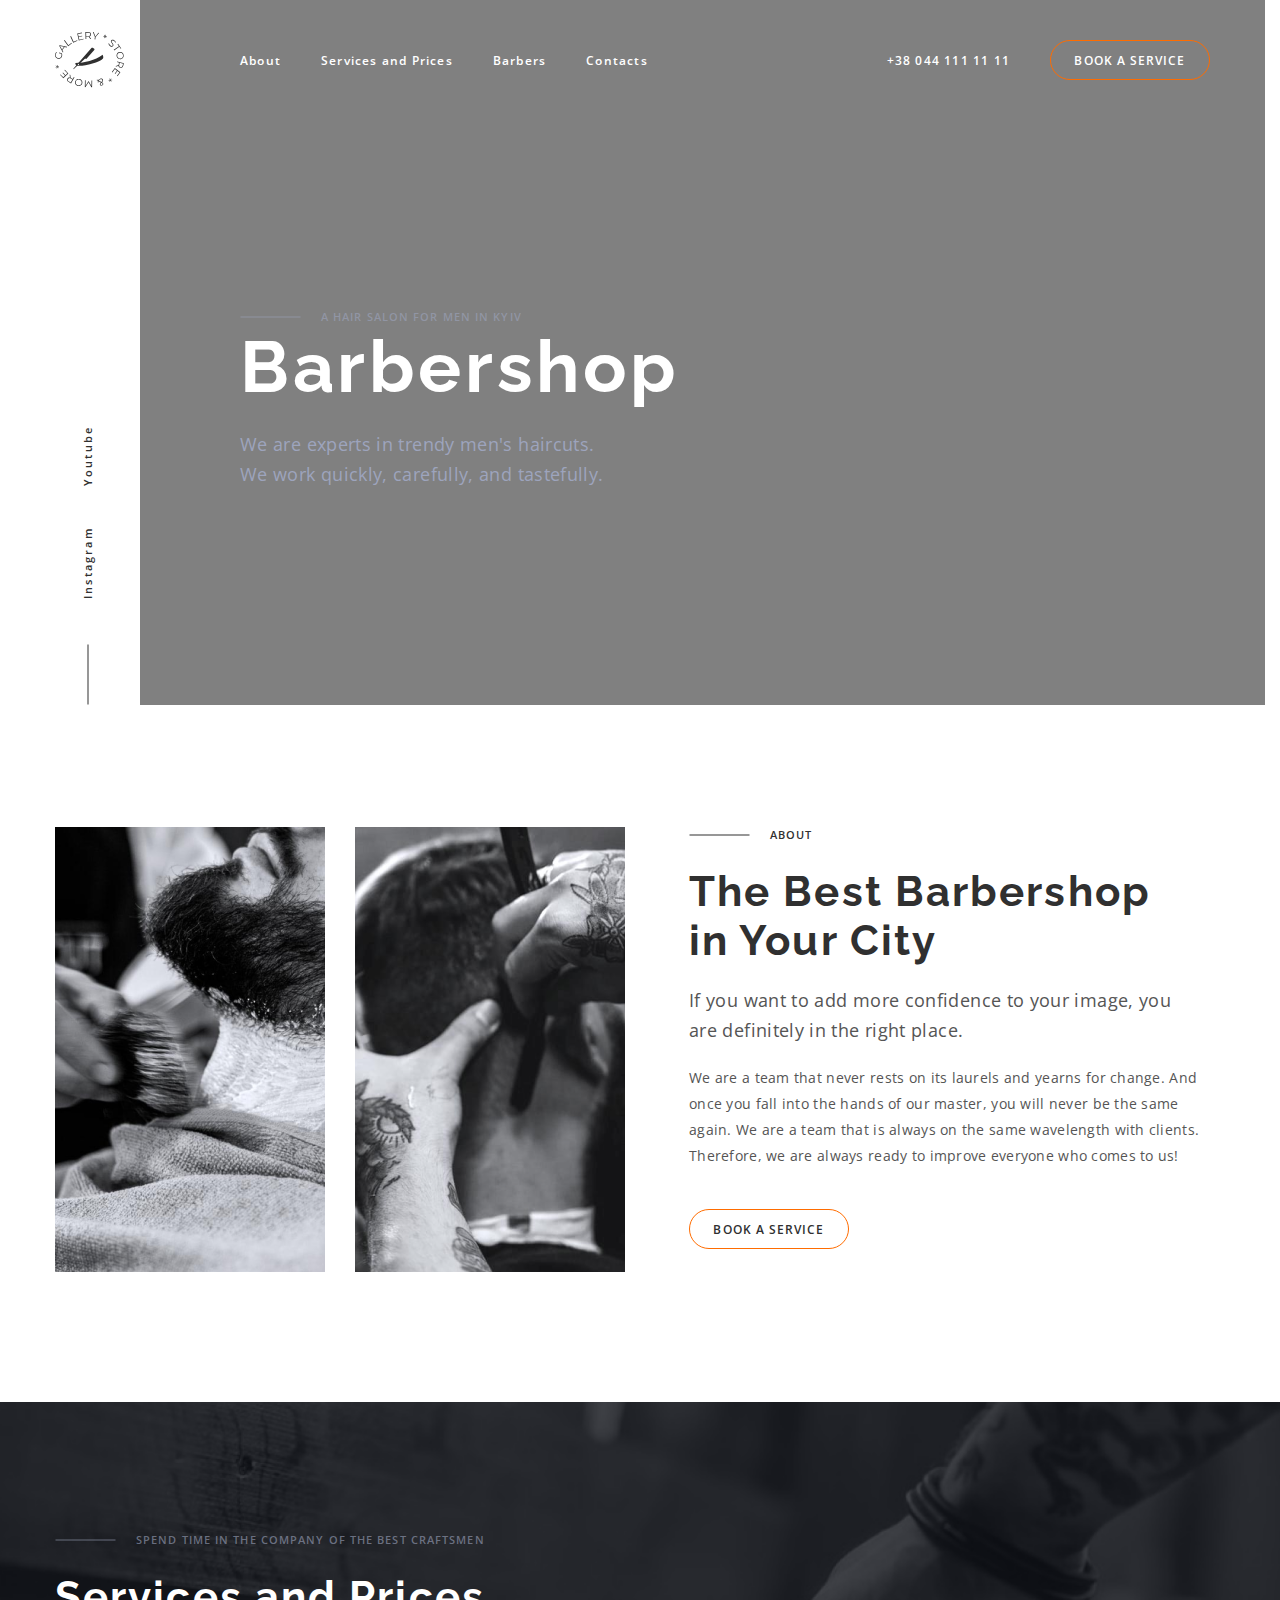
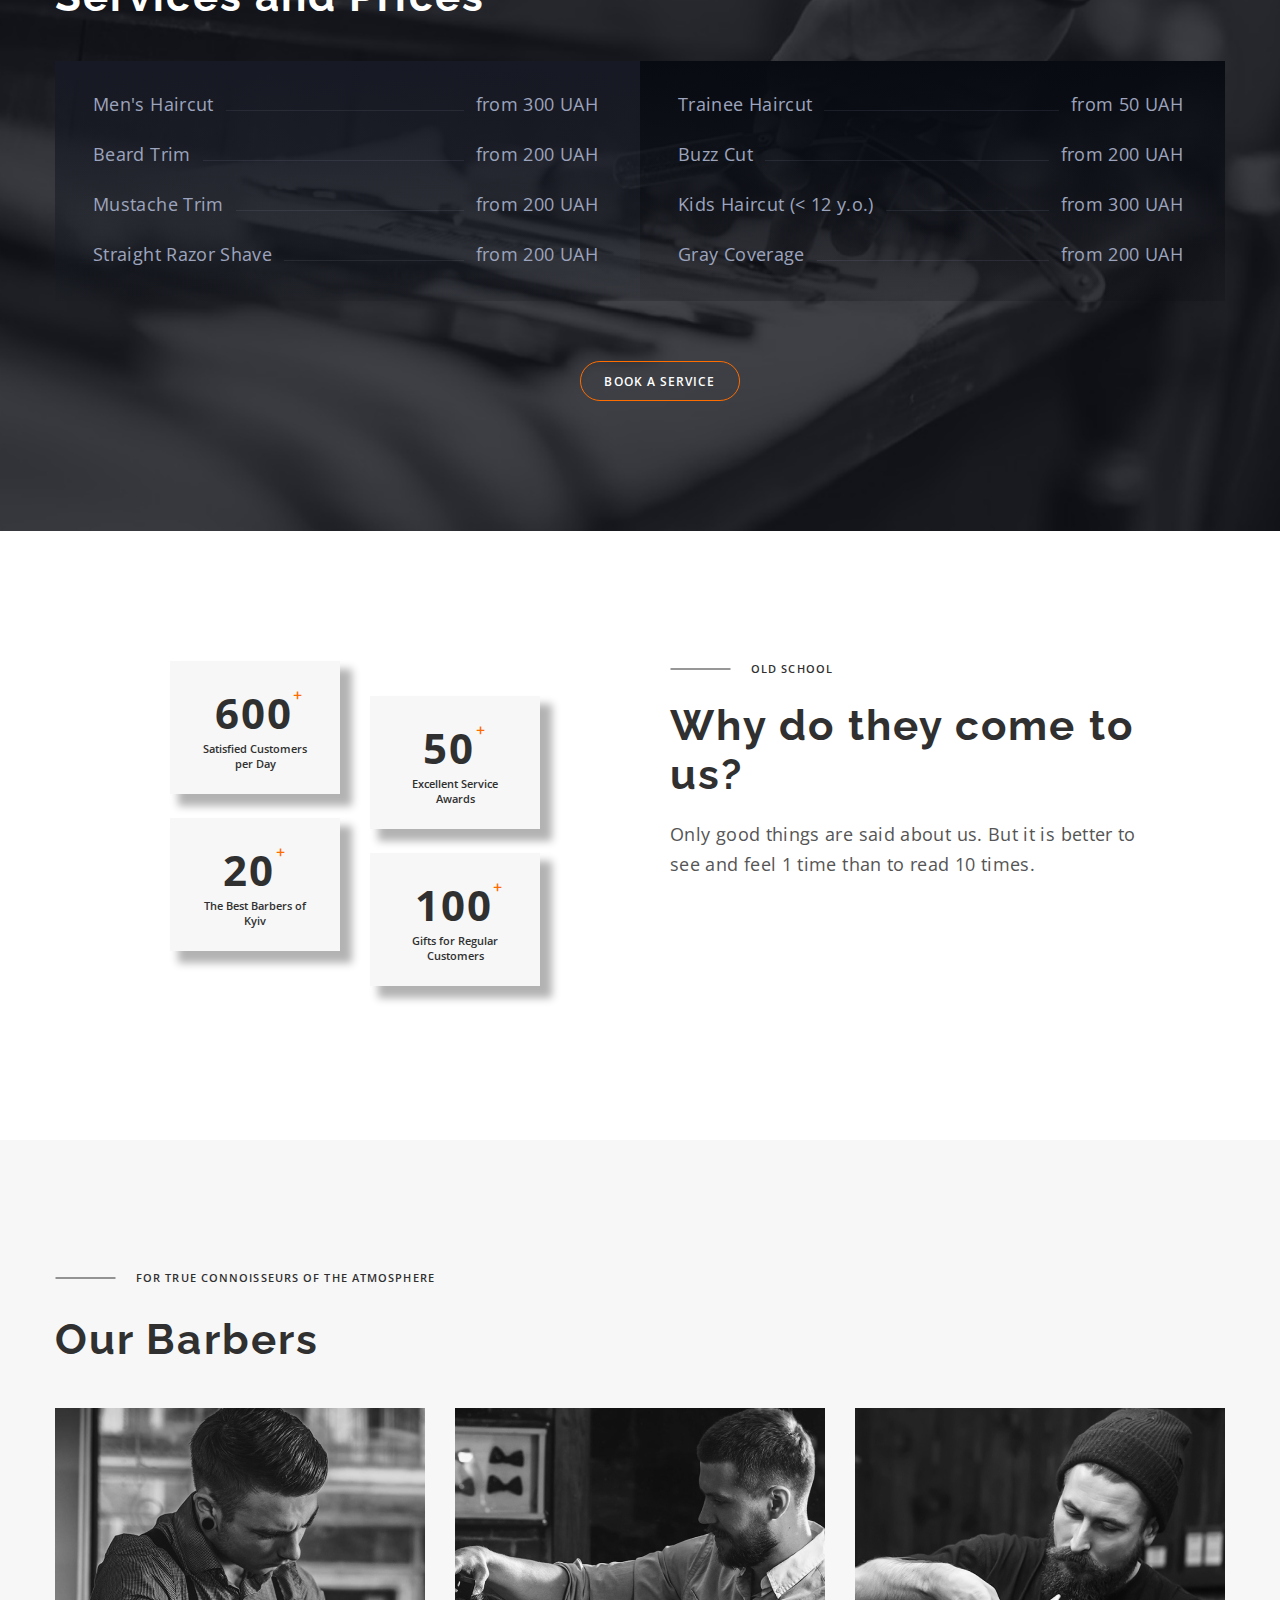
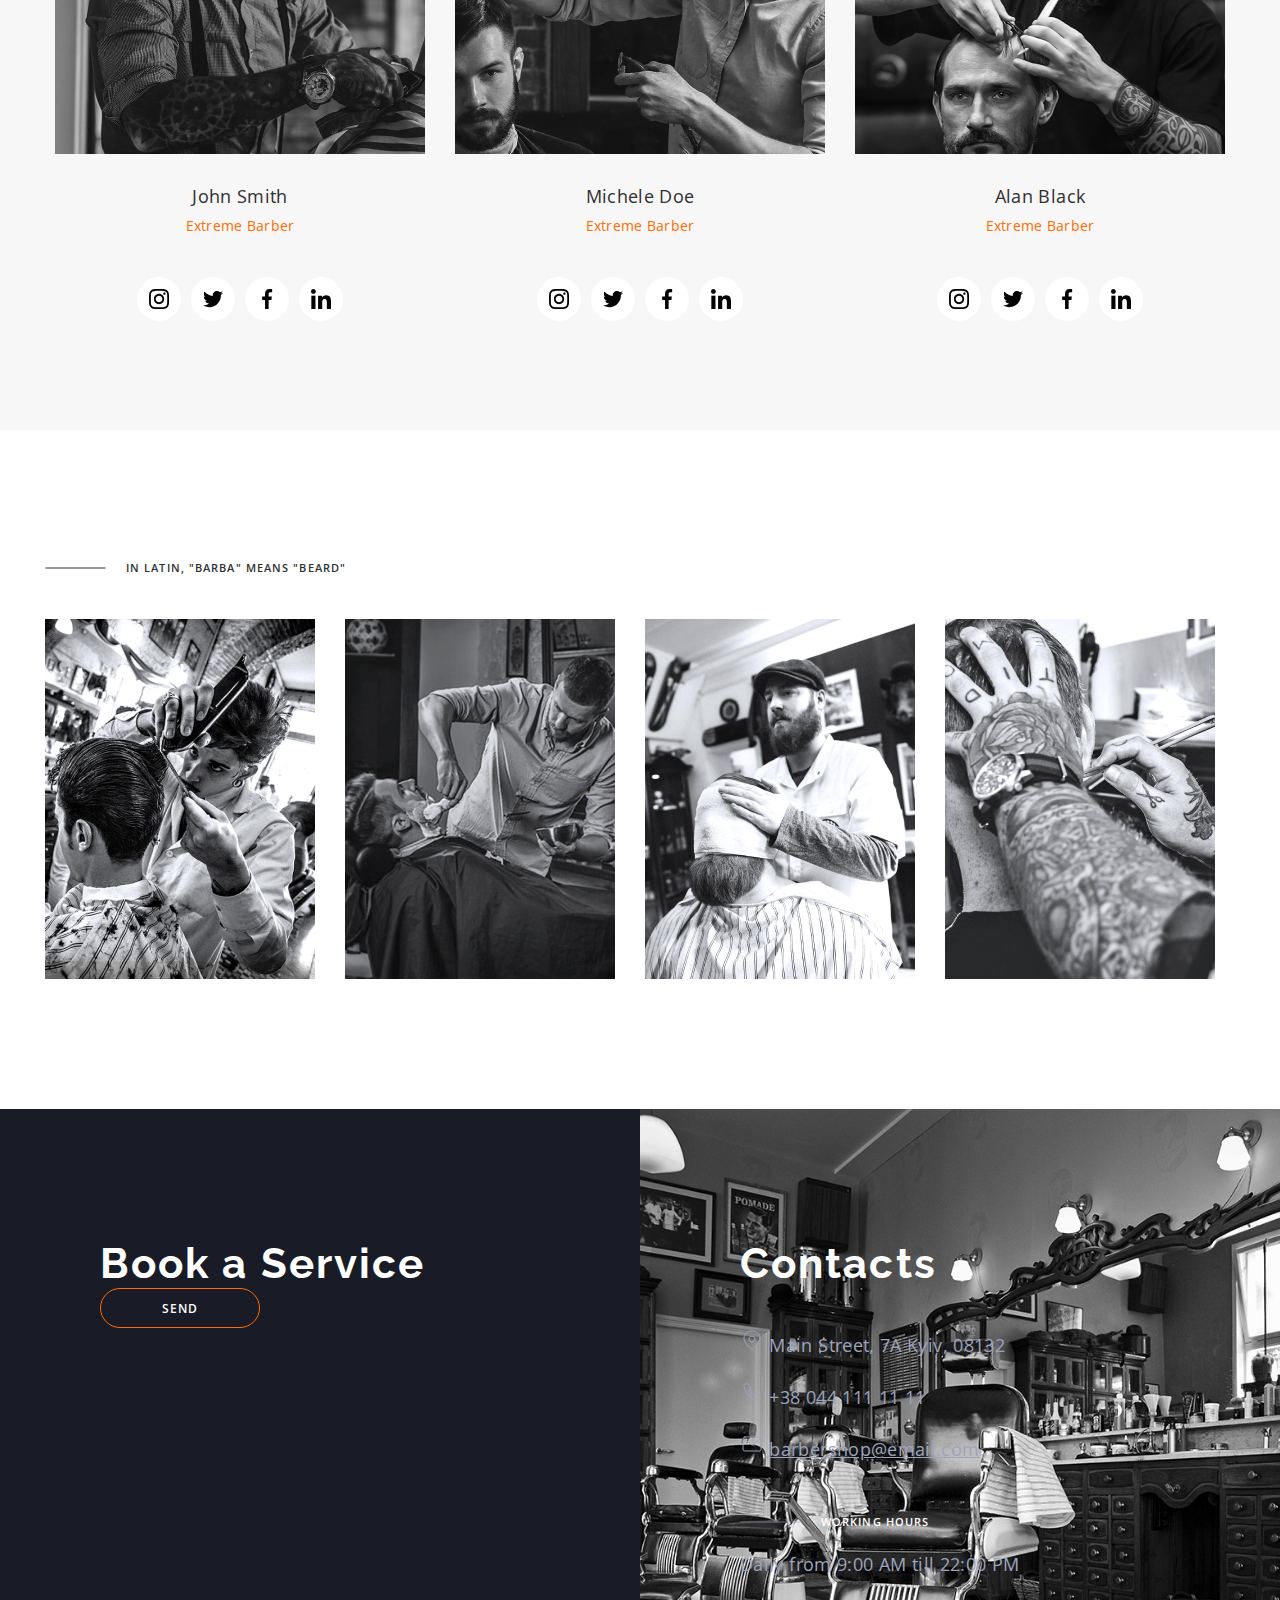
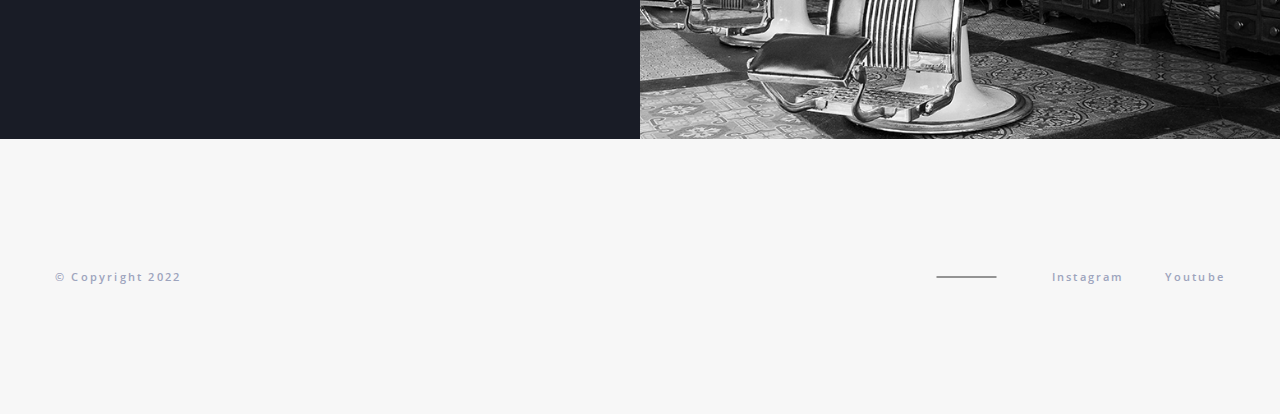
==== commit 890dc545: "Update" ====
--- a/index.html
+++ b/index.html
@@ -198,7 +198,6 @@
     <!-- HEADER -->
     <header>
       <!-- NAVBAR -->
-
       <div class="header-container container">
         <div class="logo-container">
           <a class="header-logo" href="./index.html">
@@ -210,12 +209,10 @@
             <nav class="header-navigation">
               <ul class="navbar-list list">
                 <li class="navbar-item">
-                  <a class="navbar-link current link" href="./index.html"
-                    >About</a
-                  >
+                  <a class="navbar-link current link" href="#about">About</a>
                 </li>
                 <li class="navbar-item">
-                  <a class="navbar-link link" href="./portfolio.html"
+                  <a class="navbar-link link" href="#services"
                     >Services and Prices</a
                   >
                 </li>
@@ -248,7 +245,6 @@
       </div>
     </header>
     <main>
-      <!-- SIDEBAR -->
       <!-- HERO Section -->
       <div class="hero-container container">
         <div class="hero-overlay">
@@ -265,9 +261,38 @@
             >
           </div>
         </div>
+        <!-- SIDEBAR -->
+        <div class="nav-socials-container">
+          <div class="nav-socials">
+            <ul class="nav-socials-list list">
+              <li class="nav-socials-item">
+                <div class="nav-section-title-bar lite"></div>
+              </li>
+              <li class="nav-socials-item">
+                <a
+                  class="nav-socials-text .nav-socials-layout link"
+                  href="https://instagram.com"
+                  target="_blank"
+                  rel="noopener noreferrer"
+                  >Instagram</a
+                >
+              </li>
+              <li class="nav-socials-item">
+                <a
+                  class="nav-socials-text .nav-socials-layout link"
+                  href="https://youtube.com"
+                  target="_blank"
+                  rel="noopener noreferrer"
+                  >Youtube</a
+                >
+              </li>
+            </ul>
+          </div>
+        </div>
       </div>
+
       <!-- ABOUT Section -->
-      <div class="about-style section">
+      <div id="about" class="about-style section">
         <div class="about-contents container">
           <div class="about-item image1 img"></div>
           <div class="about-item image2 img"></div>
@@ -307,7 +332,7 @@
         </div>
       </div>
       <!-- SERVICES and PRICES Section -->
-      <div class="services-layout section">
+      <div id="services" class="services-layout section">
         <div class="services-contents container">
           <div class="services-item section-title">
             <div class="section-title-bar dark"></div>
@@ -372,21 +397,21 @@
         <div class="oldschool-contents container">
           <div class="oldschool-items benefits-contents">
             <ul class="benefits-list list">
-              <li class="benefits-item">
+              <li class="benefits-item first">
                 <a class="text benefits-main">600</a>
                 <a class="text benefits-message">Satisfied Customers per Day</a>
               </li>
-              <li class="benefits-item">
+              <li class="benefits-item second">
                 <a class="text benefits-main">20</a>
                 <a class="text benefits-message">The Best Barbers of Kyiv</a>
               </li>
             </ul>
             <ul class="benefits-list list">
-              <li class="benefits-item">
+              <li class="benefits-item third">
                 <a class="text benefits-main">50</a>
                 <a class="text benefits-message">Excellent Service Awards</a>
               </li>
-              <li class="benefits-item">
+              <li class="benefits-item fourth">
                 <a class="text benefits-main">100</a>
                 <a class="text benefits-message">Gifts for Regular Customers</a>
               </li>
@@ -410,7 +435,7 @@
         </div>
       </div>
       <!-- TEAM Section -->
-      <div class="team-layout section">
+      <div id="barbers" class="team-layout section">
         <div class="team-contents container">
           <div class="team-item team-message">
             <div class="team-message-item section-title">
@@ -694,12 +719,17 @@
         </div>
       </div>
       <!-- BOOKING & CONTACTS Section -->
-      <div class="bnc-layout">
+      <div id="contacts" class="bnc-layout">
         <div class="bnc-item simple">
           <div class="booking-layout section">
             <div class="booking-contents">
               <div class="booking-item main-title">
                 <a class="main-title-text dark">Book a Service</a>
+              </div>
+              <div class="booking-item">
+                <button class="booking-send button-dark button" type="button">
+                  SEND
+                </button>
               </div>
             </div>
           </div>
@@ -758,9 +788,49 @@
           </div>
         </div>
       </div>
-      <!-- TEST Section -->
-      <div class="test-layout section"></div>
     </main>
     <!-- FOOTER Section -->
+    <footer>
+      <div class="footer-layout">
+        <div class="footer-wrap left">
+          <div class="footer-left footer-section">
+            <div class="footer-contents">
+              <div class="footer-copyright">
+                <p class="footer-text">© Copyright 2022</p>
+              </div>
+            </div>
+          </div>
+        </div>
+        <div class="footer-wrap right">
+          <div class="footer-right footer-section">
+            <div class="footer-socials">
+              <ul class="footer-list list">
+                <li class="footer-item">
+                  <div class="section-title-bar lite"></div>
+                </li>
+                <li class="footer-item">
+                  <a
+                    class="footer-text section-title link"
+                    href="https://instagram.com"
+                    target="_blank"
+                    rel="noopener noreferrer"
+                    >Instagram</a
+                  >
+                </li>
+                <li class="footer-item">
+                  <a
+                    class="footer-text section-title link"
+                    href="https://youtube.com"
+                    target="_blank"
+                    rel="noopener noreferrer"
+                    >Youtube</a
+                  >
+                </li>
+              </ul>
+            </div>
+          </div>
+        </div>
+      </div>
+    </footer>
   </body>
 </html>
--- a/css/styles.css
+++ b/css/styles.css
@@ -66,10 +66,6 @@
   clip: rect(0 0 0 0);
   overflow: hidden;
 }
-.section {
-  padding-top: 96px;
-  padding-bottom: 96px;
-}
 .list {
   list-style: none;
 }
@@ -92,6 +88,12 @@
   line-height: normal;
   letter-spacing: 1.08px;
   text-transform: uppercase;
+
+  cursor: pointer;
+}
+.section {
+  padding-top: 130px;
+  padding-bottom: 130px;
 }
 .section-title {
   display: flex;
@@ -314,9 +316,9 @@
   flex-direction: column;
   position: relative;
 
+  padding-left: 100px;
   padding-bottom: 206px;
 }
-
 .hero-overlay .section-title {
   display: flex;
   align-items: flex-start;
@@ -345,13 +347,64 @@
   line-height: 30px; /* 166.667% */
   letter-spacing: 0.36px;
 }
-
 /* End of HERO Styles */
+
+/* SIDEBAR Styles*/
+.nav-socials {
+  display: flex;
+  width: 400px;
+  position: absolute;
+  top: 370px;
+  left: -90px;
+  flex-direction: column;
+  justify-content: flex-end;
+  align-items: flex-start;
+  rotate: -90deg;
+}
+.nav-socials-list {
+  display: flex;
+  flex-wrap: wrap;
+  flex-direction: row;
+  align-items: flex-start;
+  justify-content: center;
+
+  gap: 40px;
+}
+.nav-socials-layout {
+  margin-left: 40px;
+}
+.nav-socials-text {
+  color: #303030;
+
+  font-family: Open Sans;
+  font-size: 11px;
+  font-style: normal;
+  font-weight: 600;
+  line-height: normal;
+  letter-spacing: 2.2px;
+}
+.nav-socials-item {
+  display: flex;
+}
+.nav-socials-item:nth-child(2) {
+  margin-left: 35px;
+}
+.nav-section-title-bar {
+  background: #303030;
+  /*layout*/
+  width: 1px;
+  height: 60px;
+  transform: rotate(90deg);
+  position: relative;
+  top: -22.5px;
+  margin-left: 30px;
+}
+.nav-socials-item:hover .nav-socials-text {
+  color: var(--ORANGE);
+}
+/* End of SIDEBAR Styles */
+
 /* ABOUT Styles */
-.section {
-  padding-top: 130px;
-  padding-bottom: 130px;
-}
 .about-style {
   display: flex;
 
@@ -542,6 +595,38 @@
 div.benefits-item .benefits-message {
   display: flex;
   justify-content: center;
+}
+.benefits-item.first:hover {
+  margin-top: 6px;
+  margin-left: 6px;
+  margin-right: -6px;
+  margin-bottom: 18px;
+
+  box-shadow: 5px 5px 4px 1px rgba(0, 0, 0, 0.3);
+}
+.benefits-item.second:hover {
+  margin-top: 6px;
+  margin-left: 6px;
+  margin-right: -6px;
+  margin-bottom: 18px;
+
+  box-shadow: 5px 5px 4px 1px rgba(0, 0, 0, 0.3);
+}
+.benefits-item.third:hover {
+  margin-top: 6px;
+  margin-left: 6px;
+  margin-right: -6px;
+  margin-bottom: 18px;
+
+  box-shadow: 5px 5px 4px 1px rgba(0, 0, 0, 0.3);
+}
+.benefits-item.fourth:hover {
+  margin-top: 6px;
+  margin-left: 6px;
+  margin-right: -6px;
+  margin-bottom: 24px;
+
+  box-shadow: 5px 5px 4px 1px rgba(0, 0, 0, 0.3);
 }
 .benefits-main {
   /* layout */
@@ -750,7 +835,6 @@
   width: 50%;
 }
 div.bnc-item.image {
-  margin: 0 auto;
   background-image: url(../images/barbershop.jpeg),
     linear-gradient(#111319, #111319);
   background-repeat: no-repeat;
@@ -763,6 +847,7 @@
 .booking-contents {
   display: flex;
   padding-left: 100px;
+  flex-direction: column;
 }
 .contents-list {
   margin-top: 40px;
@@ -827,3 +912,51 @@
   margin-top: 20px;
 }
 /* End of Booking Styles */
+
+/* FOOTER Styles */
+.footer-layout {
+  display: flex;
+  flex-direction: row;
+  justify-content: center;
+  background: #f7f7f7;
+}
+.footer-wrap {
+  display: flex;
+  width: 640px;
+
+  padding-left: 55px;
+  padding-right: 55px;
+}
+.footer-wrap.right {
+  justify-content: right;
+}
+.footer-section {
+  padding-top: 130px;
+  padding-bottom: 85px;
+}
+.footer-text {
+  color: #9da4bd;
+
+  font-family: Open Sans;
+  font-size: 11px;
+  font-style: normal;
+  font-weight: 600;
+  line-height: normal;
+  letter-spacing: 2.2px;
+}
+.footer-list {
+  display: flex;
+}
+.footer-item:nth-child(1) {
+  margin-left: 30px;
+}
+.footer-item:nth-child(2) {
+  margin-left: 55px;
+}
+.footer-item:nth-child(3) {
+  margin-left: 10px;
+}
+.footer-item:hover .footer-text {
+  color: var(--ORANGE);
+}
+/* End of FOOTER Styles */
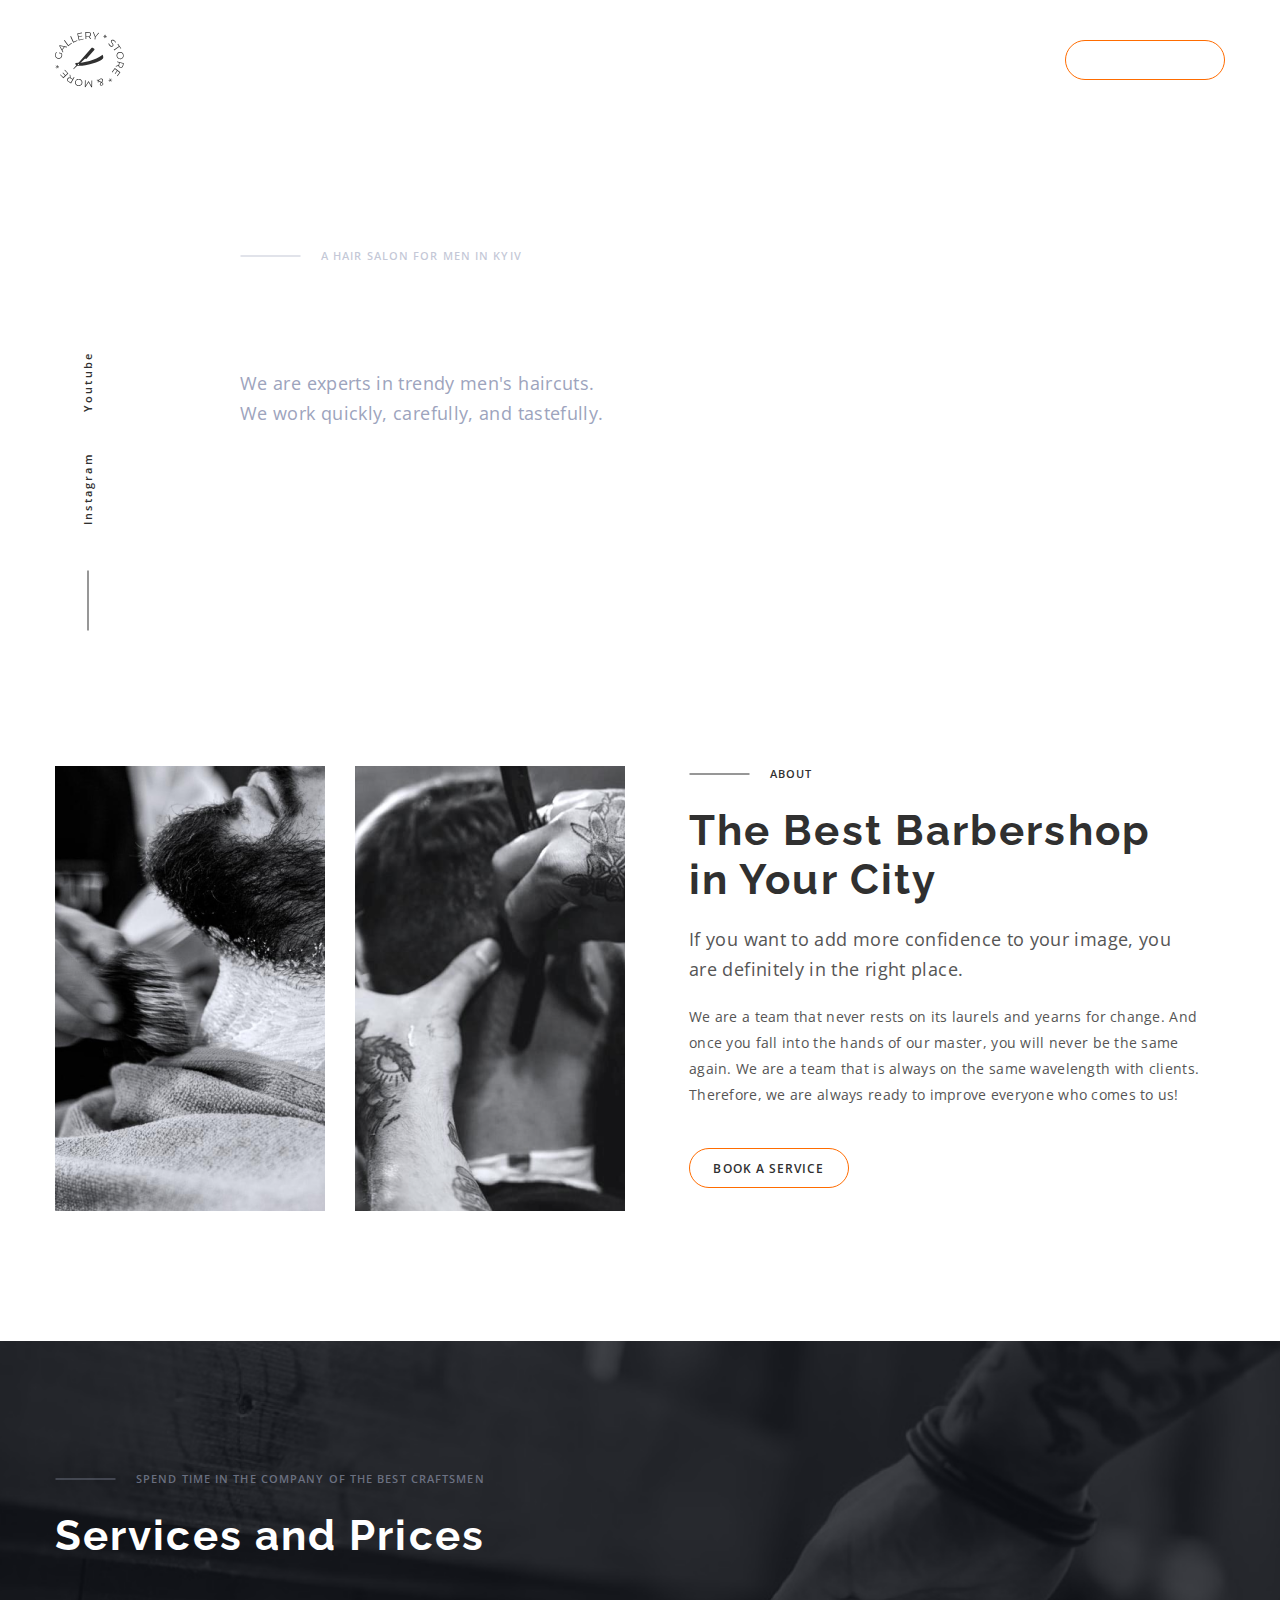
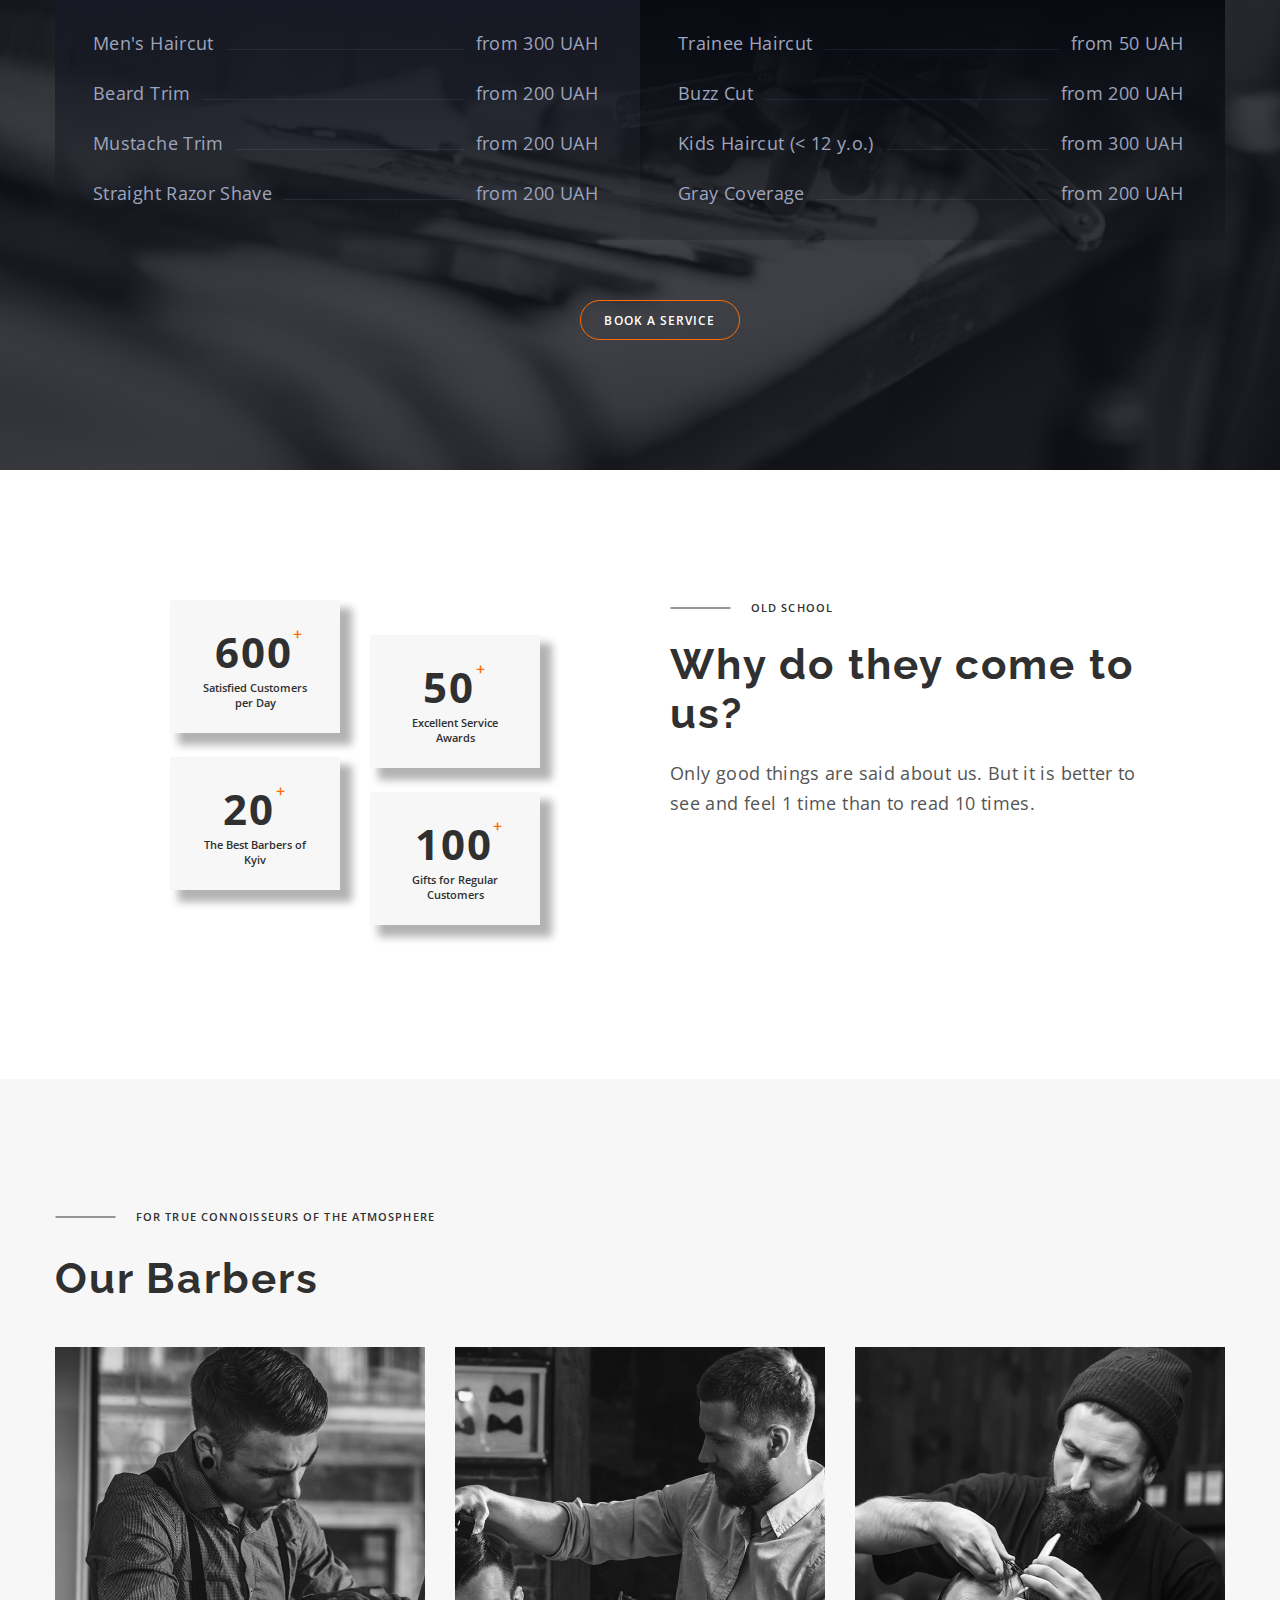
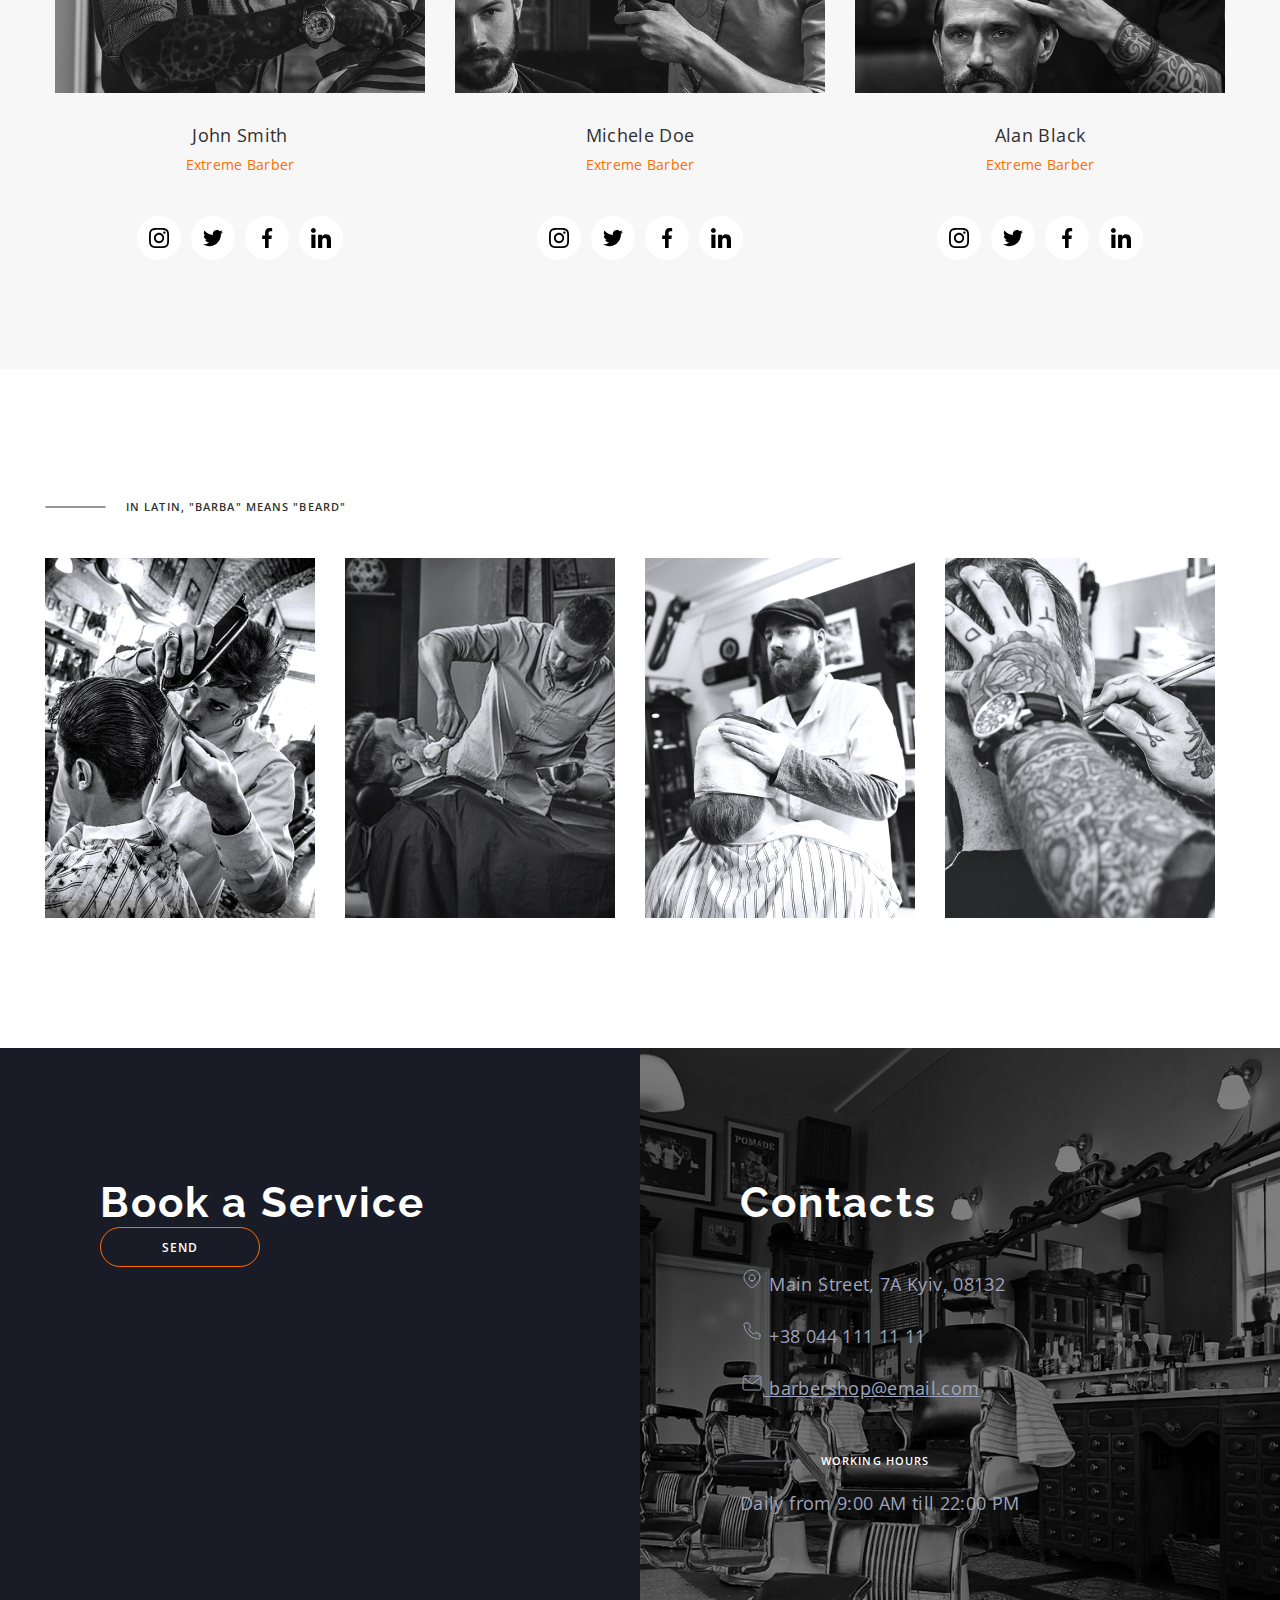
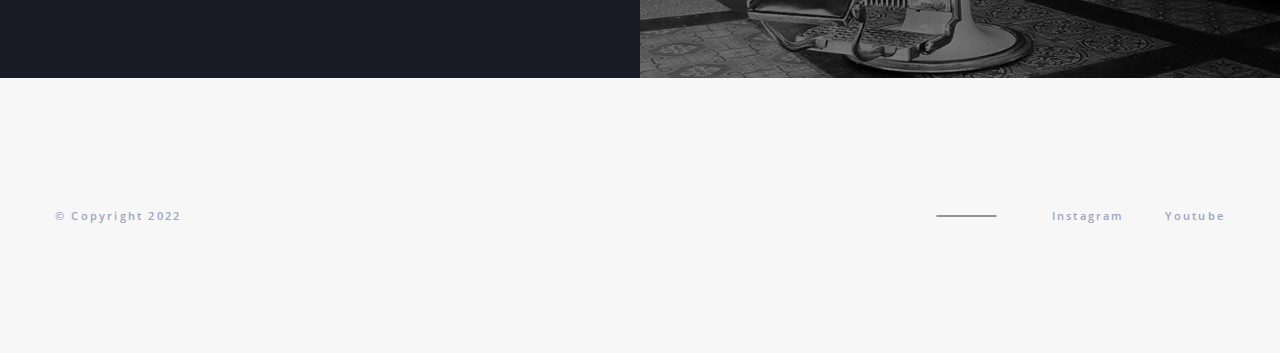
==== commit a1ea931b: "Update" ====
--- a/index.html
+++ b/index.html
@@ -204,6 +204,19 @@
             <img src="./images/SVG/Logo.svg" alt="Logo" />
           </a>
         </div>
+        <div class="slider-container">
+          <ul class="slider-list list">
+            <li class="slider-image">
+              <img
+                src="../Barbershop/images/Slider Image 1.jpeg"
+                alt=""
+                width="1125px"
+              />
+            </li>
+            <li class="slider-image"></li>
+            <li class="slider-image"></li>
+          </ul>
+        </div>
         <div class="nav-container">
           <div class="navigation-item">
             <nav class="header-navigation">
--- a/css/styles.css
+++ b/css/styles.css
@@ -199,13 +199,13 @@
 /* NAVBAR Styles */
 .header-container {
   width: 1280px;
-  height: 705px;
-
-  display: flex;
-  justify-content: space-between;
-
+  /*height: 705px;*/
+  display: flex;
   background-color: white;
+  left: 170px;
   position: relative;
+  top: 0px;
+  left: 0px;
 }
 .logo-container {
   display: block;
@@ -218,12 +218,14 @@
   display: flex;
   align-items: flex-start;
   justify-content: space-between;
-
   margin: 0;
   padding-right: 55px;
   width: 1125px;
 
-  background-color: gray;
+  /* background-color: gray; */
+
+  position: absolute;
+  left: 155px;
 }
 
 .header-navigation {
@@ -295,27 +297,33 @@
 .button-light:hover {
   color: #fff;
 }
+
+.slider-container {
+  position: absolute;
+  width: 1125px;
+  left: 155px;
+
+  padding-right: 15px;
+}
 /* End of NAVBAR Styles */
 
 /* HERO Styles */
 .hero-container {
-  width: 1280px;
-  display: flex;
-
+  display: flex;
   justify-content: flex-end;
   position: relative;
-  top: -600px;
+
+  width: 1280px;
+  /*height: 643px;*/
+  /* top: -600px;*/
 }
 .hero-overlay {
   width: 1125px;
-  height: 592px;
-
+  height: 530px;
   display: flex;
   justify-content: flex-end;
-
   flex-direction: column;
-  position: relative;
-
+  /* position: relative; */
   padding-left: 100px;
   padding-bottom: 206px;
 }
@@ -354,7 +362,7 @@
   display: flex;
   width: 400px;
   position: absolute;
-  top: 370px;
+  bottom: 175px;
   left: -90px;
   flex-direction: column;
   justify-content: flex-end;
@@ -409,7 +417,7 @@
   display: flex;
 
   position: relative;
-  margin-top: -600px;
+  /*margin-top: -600px;*/
 }
 .about-contents {
   display: flex;
@@ -835,8 +843,8 @@
   width: 50%;
 }
 div.bnc-item.image {
-  background-image: url(../images/barbershop.jpeg),
-    linear-gradient(#111319, #111319);
+  background: linear-gradient(rgba(0, 0, 0, 0.5), rgba(0, 0, 0, 0.5)),
+    url(../images/barbershop.jpeg);
   background-repeat: no-repeat;
   background-position: center;
   background-size: cover;
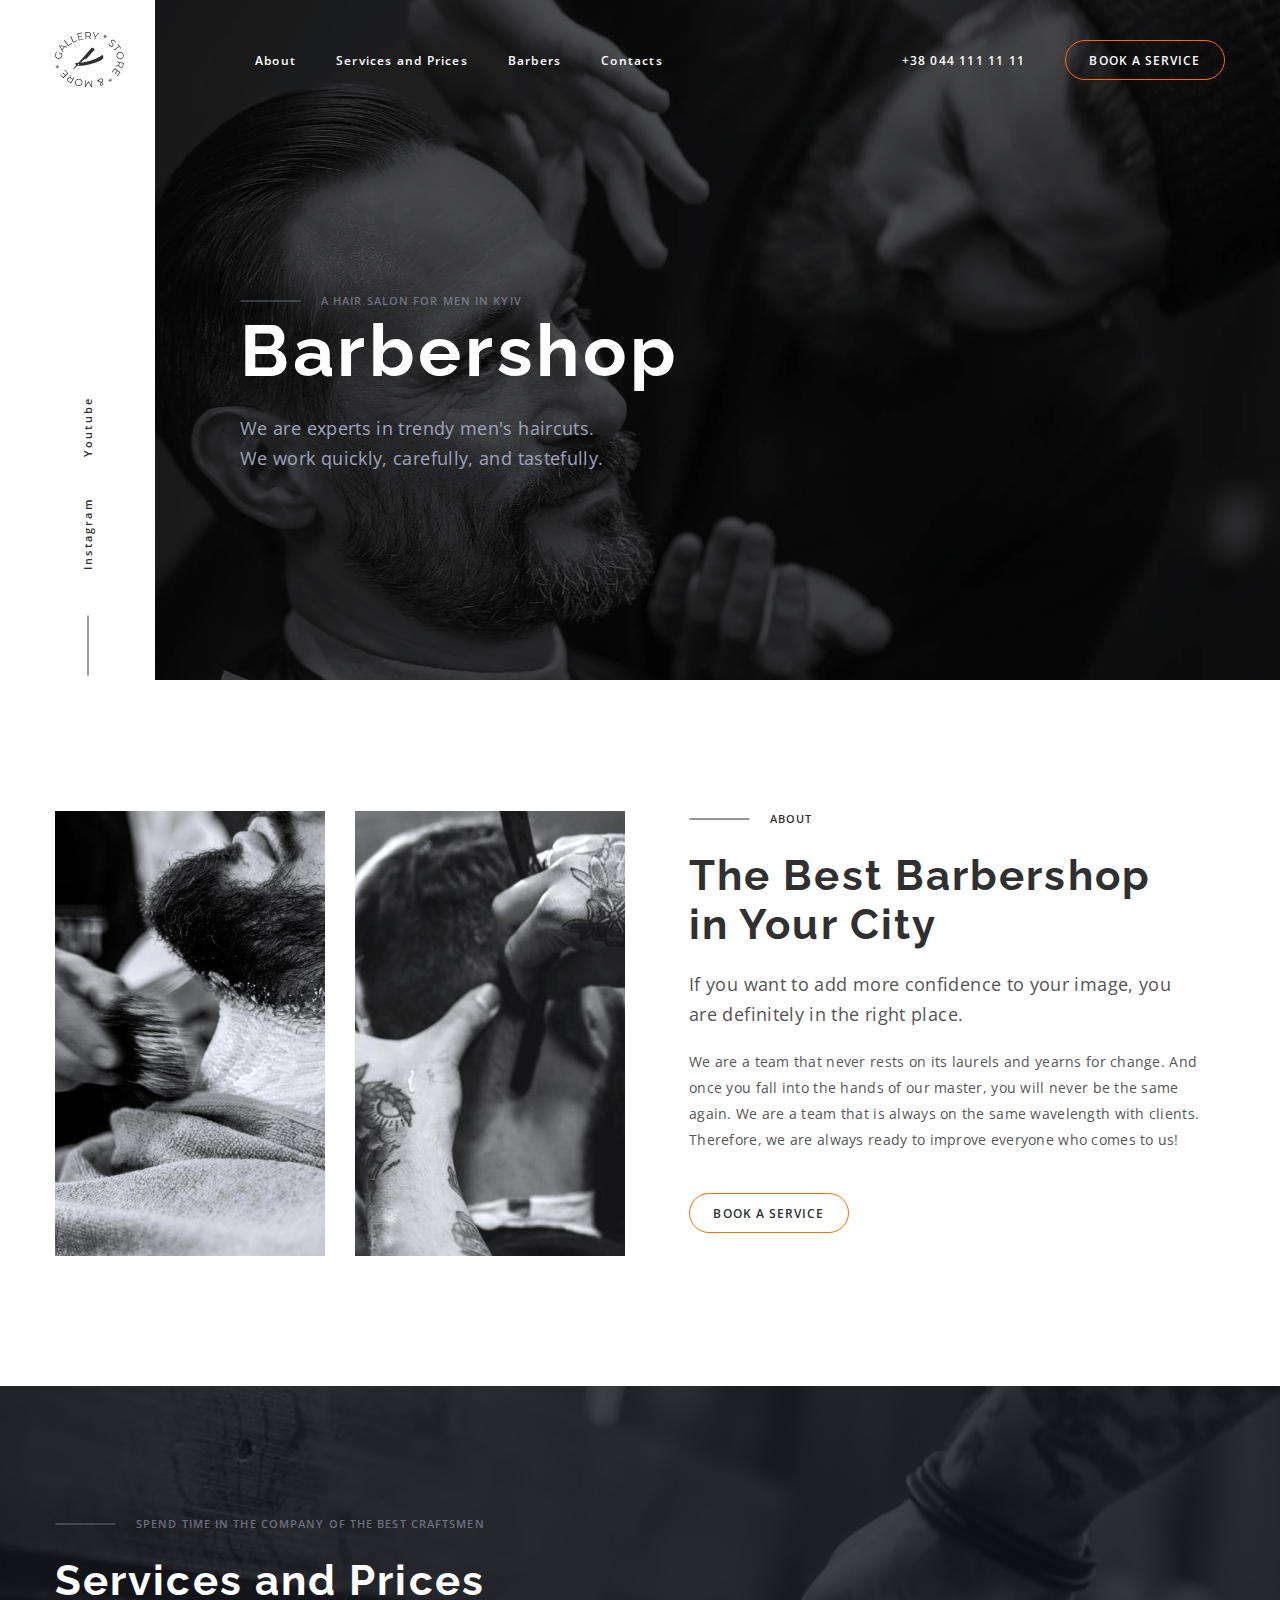
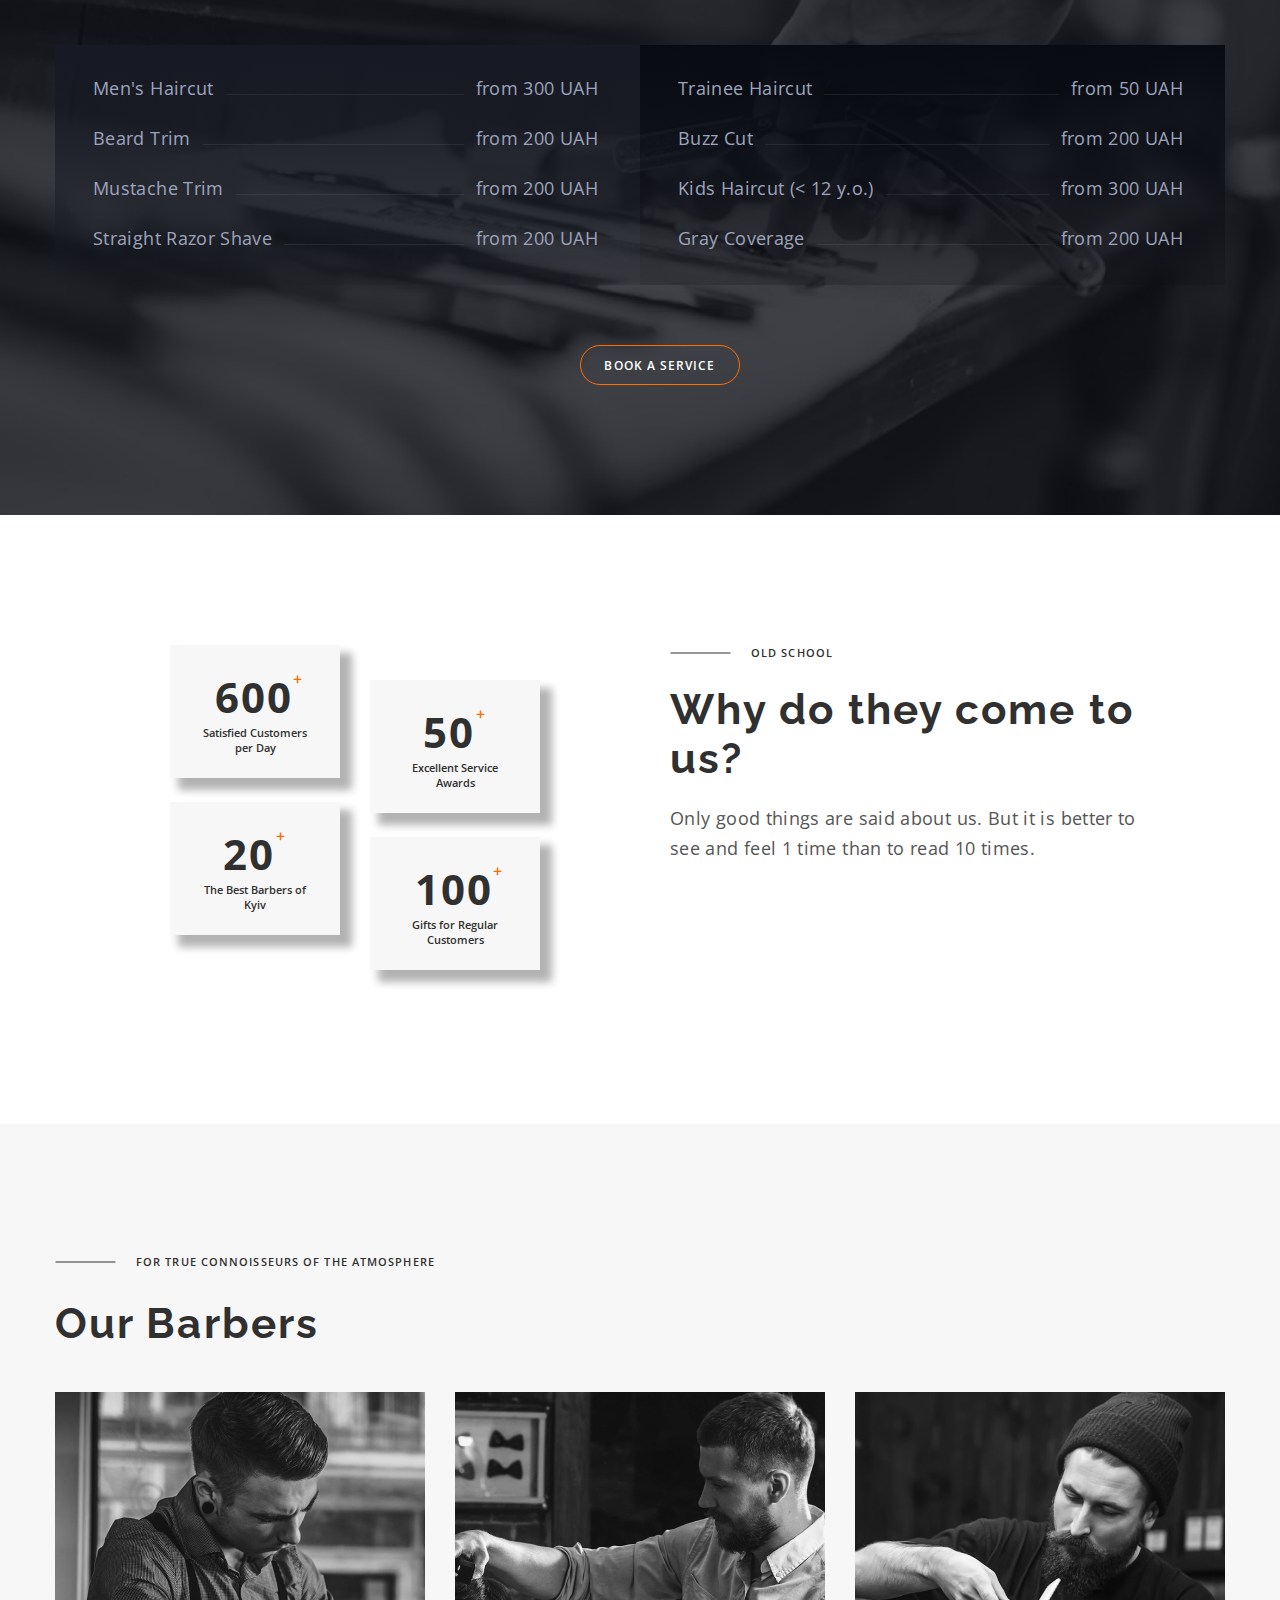
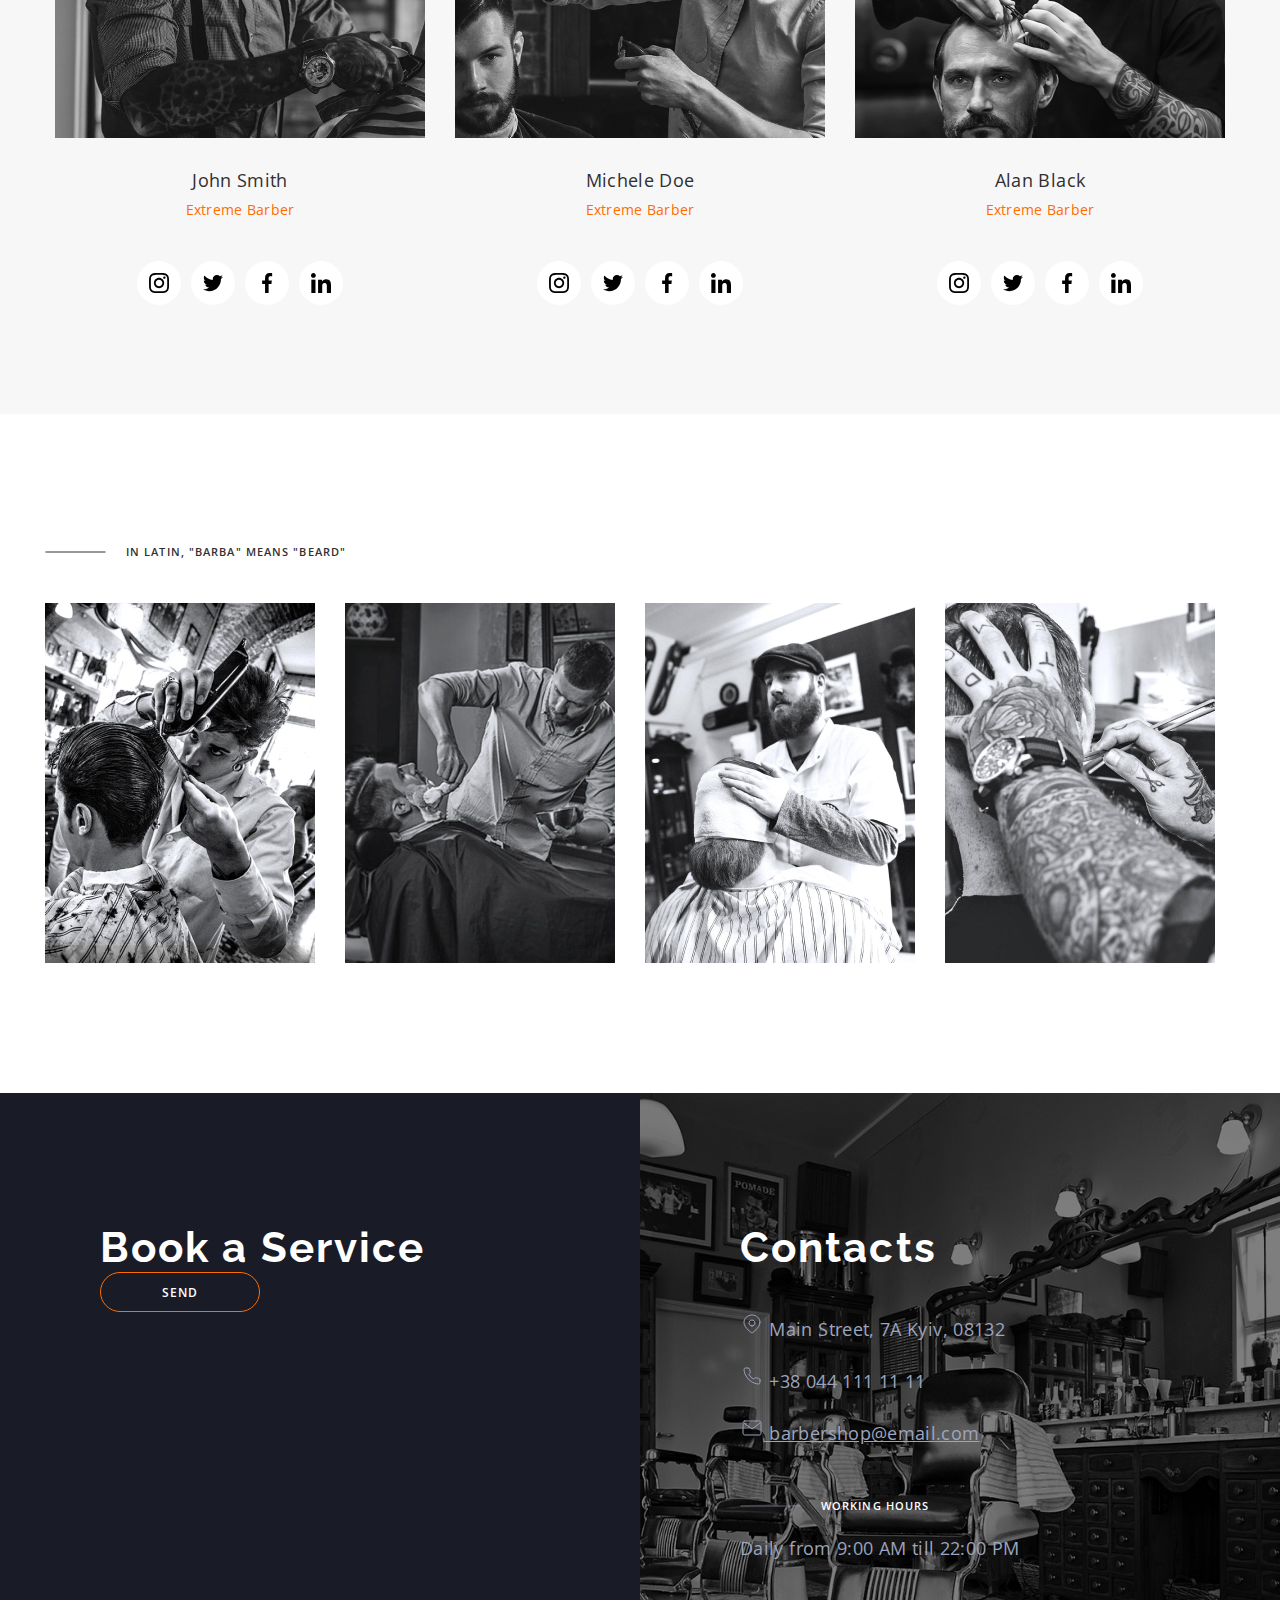
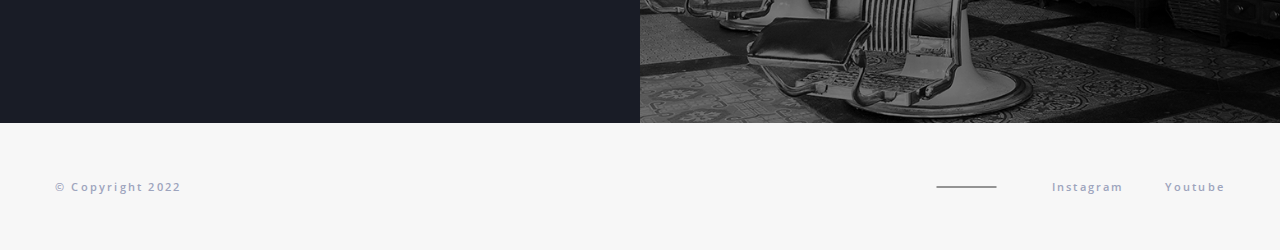
==== commit e41f103c: "Update" ====
--- a/index.html
+++ b/index.html
@@ -195,6 +195,12 @@
         </symbol>
       </defs>
     </svg>
+    <button onclick="topFunction()" id="myBtn" title="Go to top">
+      <!--<svg width="20" height="20">
+        <use xlink:href="#icon-instagram-2"></use>
+      </svg>
+      -->Top
+    </button>
     <!-- HEADER -->
     <header>
       <!-- NAVBAR -->
@@ -206,14 +212,6 @@
         </div>
         <div class="slider-container">
           <ul class="slider-list list">
-            <li class="slider-image">
-              <img
-                src="../Barbershop/images/Slider Image 1.jpeg"
-                alt=""
-                width="1125px"
-              />
-            </li>
-            <li class="slider-image"></li>
             <li class="slider-image"></li>
           </ul>
         </div>
@@ -239,20 +237,20 @@
             </nav>
           </div>
           <div class="navigation-item contacts">
-            <address class="header-address">
-              <a
-                class="contacts-item header-address-link link"
-                href="tel:+380441111111"
-                >+38 044 111 11 11</a
-              >
-            </address>
-            <button
-              class="contacts-item button-dark button"
-              type="button"
-              data-modal-open
-            >
-              Book a Service
-            </button>
+            <ul class="header-list list">
+              <li class="header-item header-address">
+                <a class="header-address-link link" href="tel:+380441111111"
+                  >+38 044 111 11 11</a
+                >
+              </li>
+              <li class="header-item">
+                <a
+                  href="#book-a-service"
+                  class="header-booking button-dark button link"
+                  >Book a Service</a
+                >
+              </li>
+            </ul>
           </div>
         </div>
       </div>
@@ -266,7 +264,6 @@
             <a class="section-title-text dark">A HAIR SALON FOR MEN IN KYIV</a>
           </div>
           <h1 class="hero-title">Barbershop</h1>
-
           <div class="hero-message-title">
             <a class="hero-message-title-text"
               >We are experts in trendy men's haircuts. <br />
@@ -274,6 +271,11 @@
             >
           </div>
         </div>
+        <a href="/#" id="upbutton" class="scroll-top" style="display: none">
+          <svg width="30" height="30">
+            <use xlink:href="#icon-linkedin-1"></use>
+          </svg>
+        </a>
         <!-- SIDEBAR -->
         <div class="nav-socials-container">
           <div class="nav-socials">
@@ -303,7 +305,6 @@
           </div>
         </div>
       </div>
-
       <!-- ABOUT Section -->
       <div id="about" class="about-style section">
         <div class="about-contents container">
@@ -334,13 +335,11 @@
                 improve everyone who comes to us!</a
               >
             </div>
-            <button
-              class="contacts-item button-light button"
-              type="button"
-              data-modal-open
+            <a
+              href="#book-a-service"
+              class="header-booking button-lite button link"
+              >Book a Service</a
             >
-              Book a Service
-            </button>
           </div>
         </div>
       </div>
@@ -395,13 +394,11 @@
             </ul>
           </div>
           <div class="services-item">
-            <button
-              class="contacts-item button-dark button"
-              type="button"
-              data-modal-open
+            <a
+              href="#book-a-service"
+              class="header-booking button-dark button link"
+              >Book a Service</a
             >
-              Book a Service
-            </button>
           </div>
         </div>
       </div>
@@ -732,7 +729,7 @@
         </div>
       </div>
       <!-- BOOKING & CONTACTS Section -->
-      <div id="contacts" class="bnc-layout">
+      <div id="book-a-service" class="bnc-layout">
         <div class="bnc-item simple">
           <div class="booking-layout section">
             <div class="booking-contents">
@@ -747,7 +744,7 @@
             </div>
           </div>
         </div>
-        <div class="bnc-item image">
+        <div id="contacts" class="bnc-item image">
           <div class="contacts-layout section">
             <div class="contacts-contents">
               <div class="contents-item main-title">
@@ -845,5 +842,31 @@
         </div>
       </div>
     </footer>
+    <script>
+      // Get the button
+      let mybutton = document.getElementById("myBtn");
+
+      // When the user scrolls down 20px from the top of the document, show the button
+      window.onscroll = function () {
+        scrollFunction();
+      };
+
+      function scrollFunction() {
+        if (
+          document.body.scrollTop > 640 ||
+          document.documentElement.scrollTop > 640
+        ) {
+          mybutton.style.display = "block";
+        } else {
+          mybutton.style.display = "none";
+        }
+      }
+
+      // When the user clicks on the button, scroll to the top of the document
+      function topFunction() {
+        document.body.scrollTop = 0;
+        document.documentElement.scrollTop = 0;
+      }
+    </script>
   </body>
 </html>
--- a/css/styles.css
+++ b/css/styles.css
@@ -258,14 +258,23 @@
 .contacts {
   padding-top: 40px;
 }
-.contacts-item {
+.header-list {
+  display: flex;
+}
+.header-item {
   display: flex;
   flex-wrap: wrap;
   align-content: center;
   justify-content: center;
 }
-.contacts-item:nth-child(2) {
+.header-item:nth-child(2) {
   margin-left: calc(2 * var(--item-gap-text));
+}
+.header-booking {
+  display: flex;
+  align-content: center;
+  justify-content: center;
+  flex-wrap: wrap;
 }
 .navbar-link,
 .header-address-link {
@@ -282,7 +291,7 @@
 .header-address-link:hover {
   color: orange;
 }
-.button-light {
+.button-lite {
   color: #303030;
 }
 .button-dark {
@@ -294,7 +303,7 @@
 .button-dark:hover {
   color: #fff;
 }
-.button-light:hover {
+.button-lite:hover {
   color: #fff;
 }
 
@@ -305,6 +314,15 @@
 
   padding-right: 15px;
 }
+.slider-image {
+  width: 1125px;
+  height: 680px;
+  background: linear-gradient(rgba(0, 0, 0, 0.5), rgba(0, 0, 0, 0.5)),
+    url(../images/Slider\ Image\ 1.jpeg);
+  background-repeat: no-repeat;
+  background-position: center;
+  background-size: cover;
+}
 /* End of NAVBAR Styles */
 
 /* HERO Styles */
@@ -319,7 +337,7 @@
 }
 .hero-overlay {
   width: 1125px;
-  height: 530px;
+  height: 575px;
   display: flex;
   justify-content: flex-end;
   flex-direction: column;
@@ -939,8 +957,8 @@
   justify-content: right;
 }
 .footer-section {
-  padding-top: 130px;
-  padding-bottom: 85px;
+  padding-top: 56px;
+  padding-bottom: 11px;
 }
 .footer-text {
   color: #9da4bd;
@@ -968,3 +986,35 @@
   color: var(--ORANGE);
 }
 /* End of FOOTER Styles */
+
+/* SCROLL TOP Styles */
+#myBtn {
+  display: none;
+  position: fixed;
+  bottom: 10px;
+  right: 10px;
+  z-index: 99;
+  border: none;
+  outline: none;
+
+  background-color: var(--ORANGE);
+  cursor: pointer;
+  padding: 10px;
+  border-radius: 50%;
+  opacity: 0.5;
+
+  /* typography */
+  color: #fff;
+  font-family: Open Sans;
+  font-size: 11px;
+  font-style: normal;
+  font-weight: 600;
+  line-height: normal;
+  letter-spacing: 1.1px;
+  text-transform: uppercase;
+}
+
+#myBtn:hover {
+  background-color: #555;
+}
+/* End of SCROLL TOP Styles */
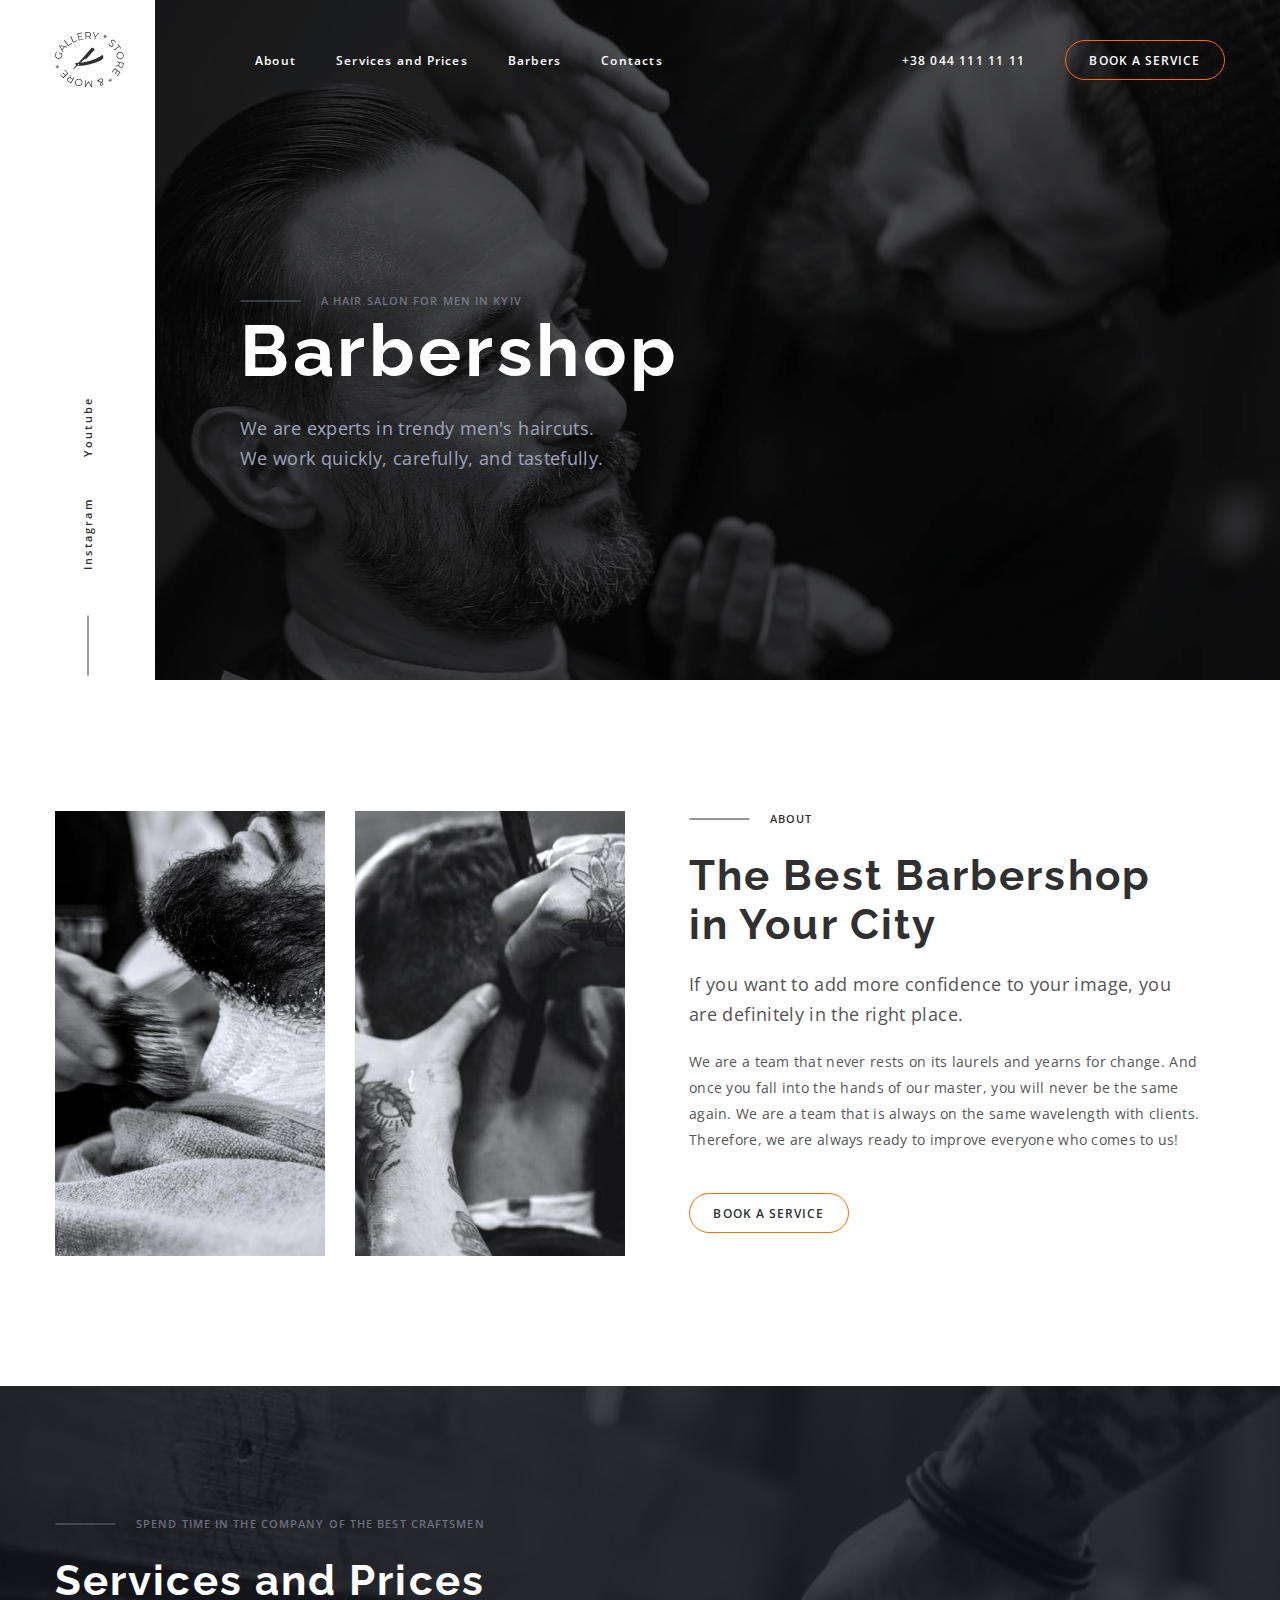
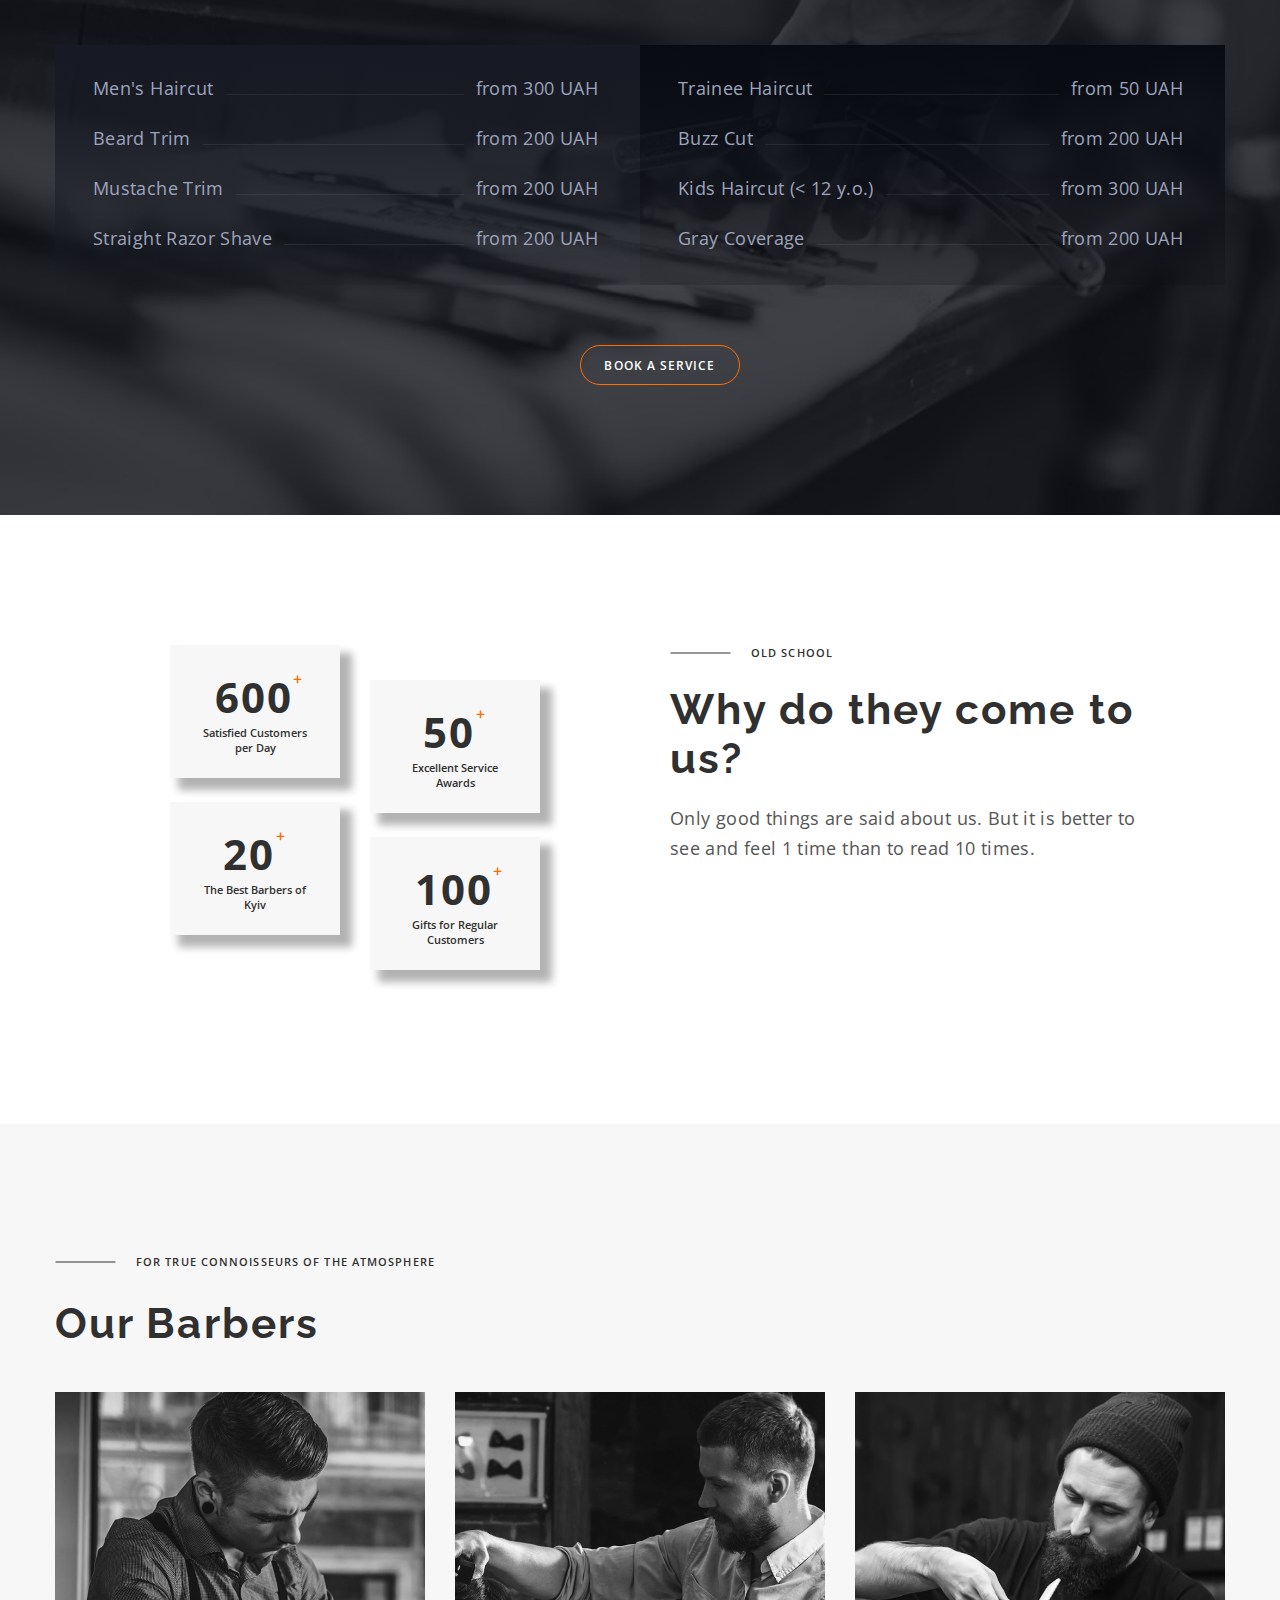
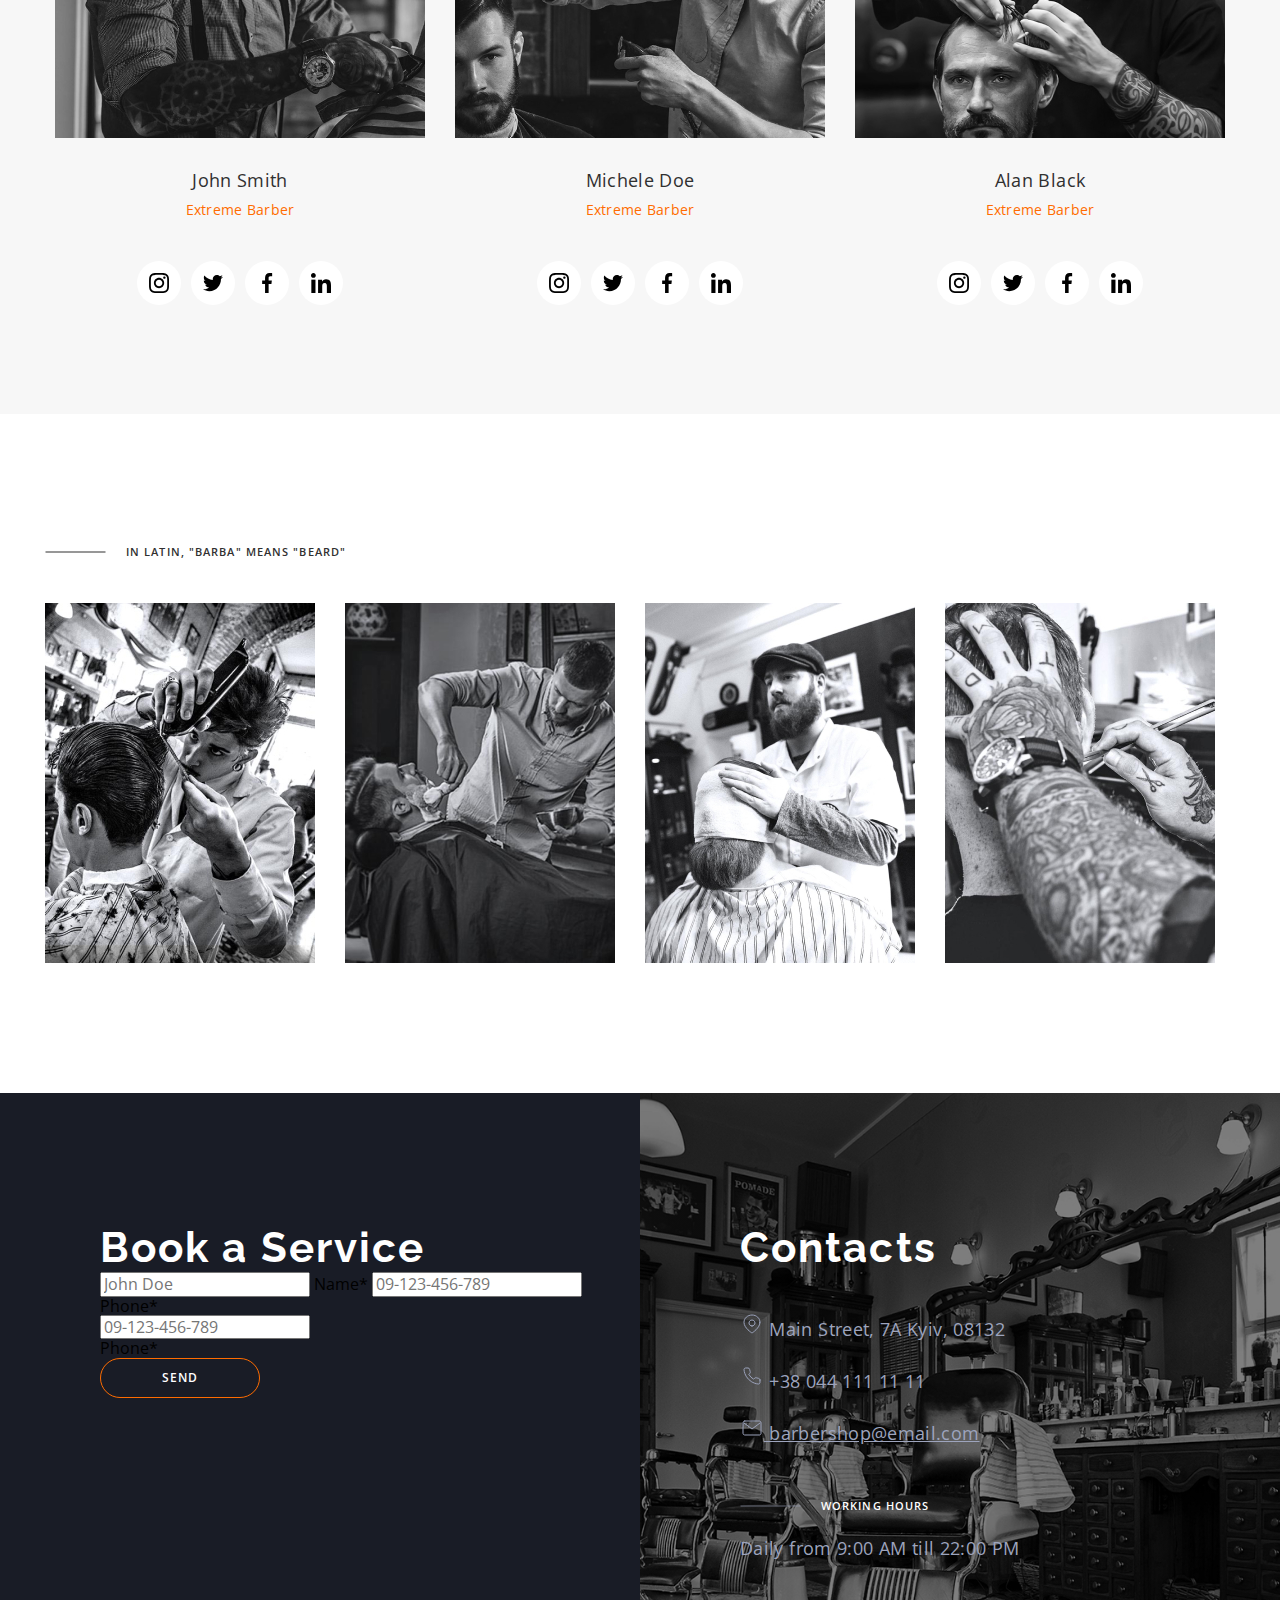
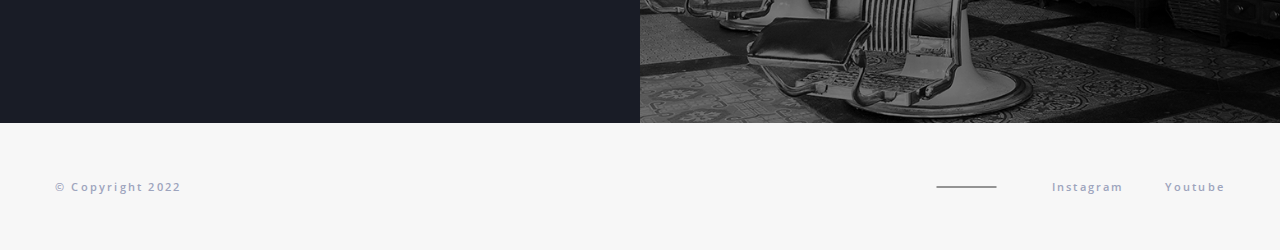
==== commit af6190ef: "Update index.html" ====
--- a/index.html
+++ b/index.html
@@ -736,6 +736,44 @@
               <div class="booking-item main-title">
                 <a class="main-title-text dark">Book a Service</a>
               </div>
+
+              <form name="booking-form">
+                <div class="booking-wrap">
+                  <!-- Name -->
+                  <label class="booking-field">
+                    <input
+                      class="booking-input"
+                      type="text"
+                      name="booking-name"
+                      placeholder="John Doe"
+                      required=""
+                    />
+                    <span class="booking-label">Name*</span>
+                  </label>
+                  <!-- Phone -->
+                  <label class="booking-field">
+                    <input
+                      class="booking-input"
+                      type="tel"
+                      name="booking-phone"
+                      placeholder="09-123-456-789"
+                      required=""
+                      pattern="^(09|\+639)\d{9}$"
+                    />
+                    <span class="booking-label">Phone*</span>
+                  </label>
+                </div>
+                <label class="booking-field"></label>
+                <input
+                  class="booking-input"
+                  type="tel"
+                  name="booking-phone"
+                  placeholder="09-123-456-789"
+                  required=""
+                  pattern="^(09|\+639)\d{9}$"
+                />
+              </form>
+              <span class="booking-label">Phone*</span>
               <div class="booking-item">
                 <button class="booking-send button-dark button" type="button">
                   SEND
@@ -846,7 +884,7 @@
       // Get the button
       let mybutton = document.getElementById("myBtn");
 
-      // When the user scrolls down 20px from the top of the document, show the button
+      // When the user scrolls down 640px from the top of the document, show the button
       window.onscroll = function () {
         scrollFunction();
       };
--- a/css/styles.css
+++ b/css/styles.css
@@ -1013,7 +1013,6 @@
   letter-spacing: 1.1px;
   text-transform: uppercase;
 }
-
 #myBtn:hover {
   background-color: #555;
 }
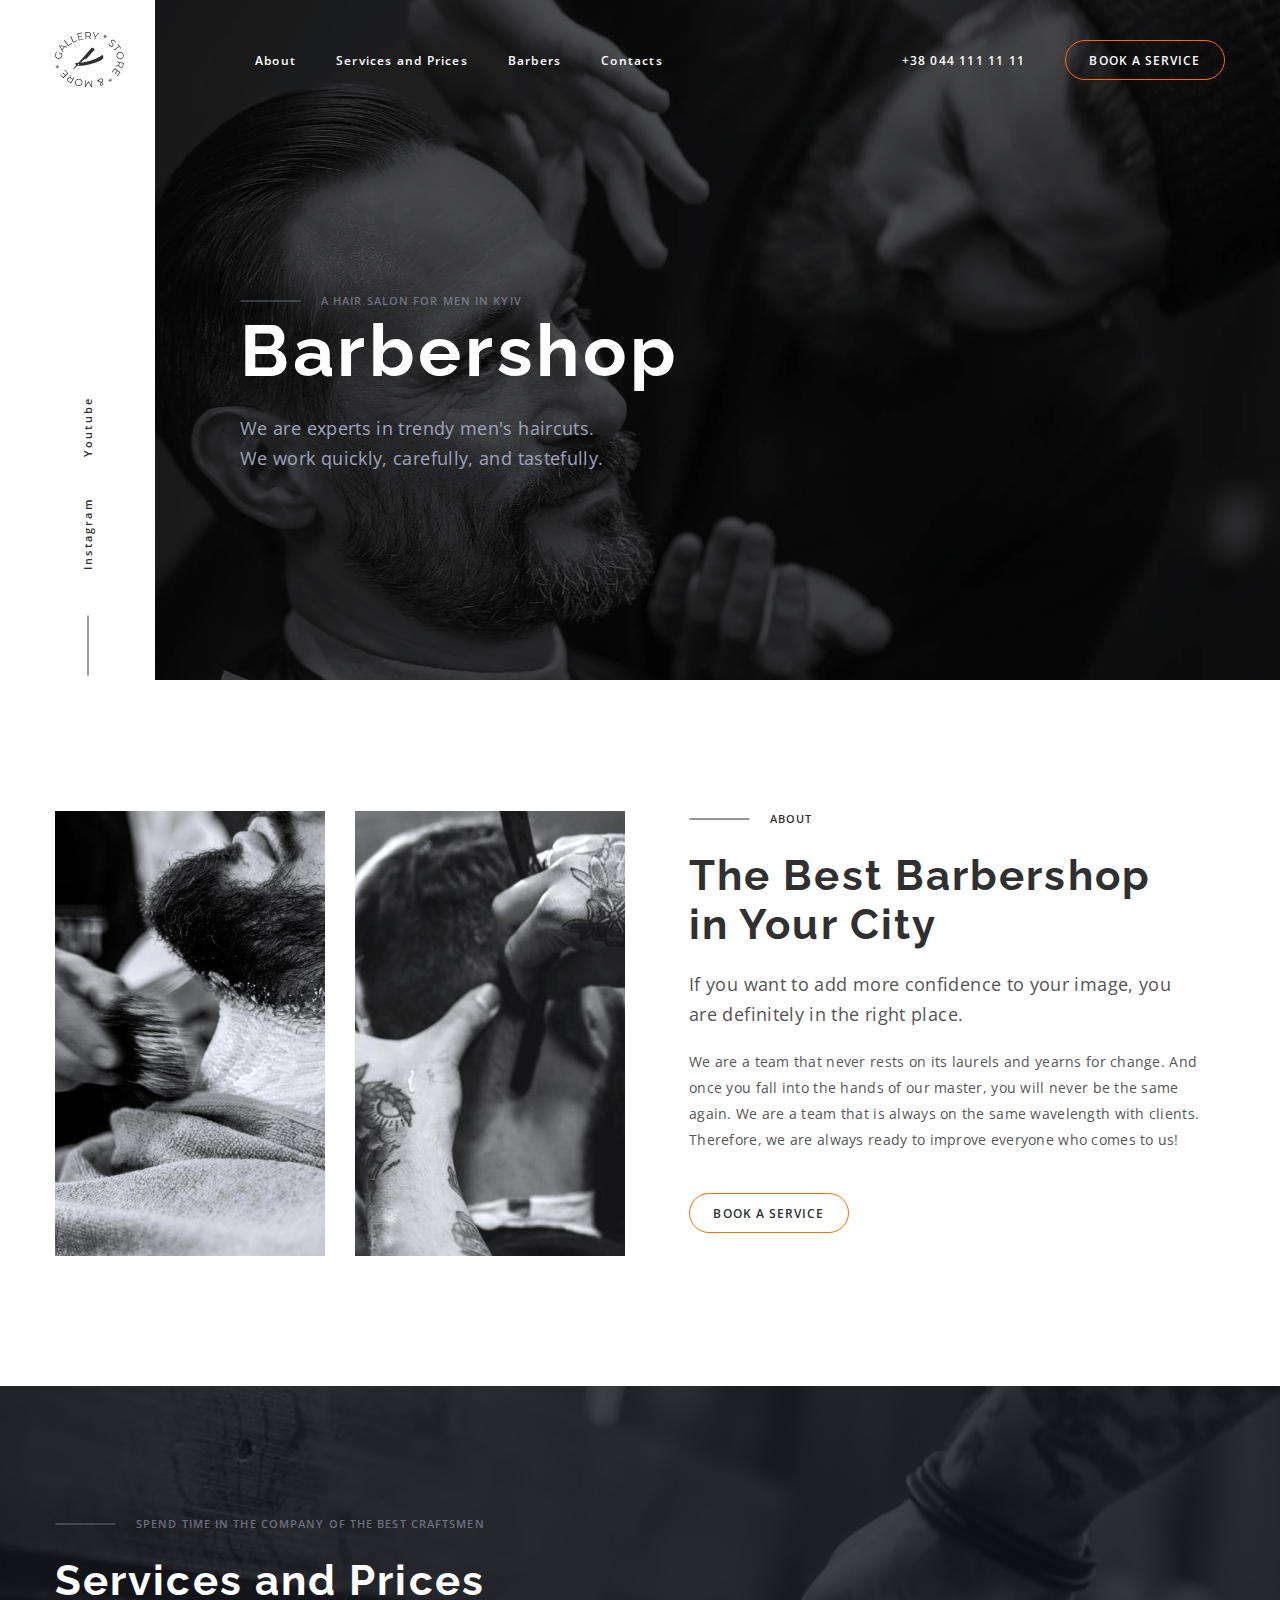
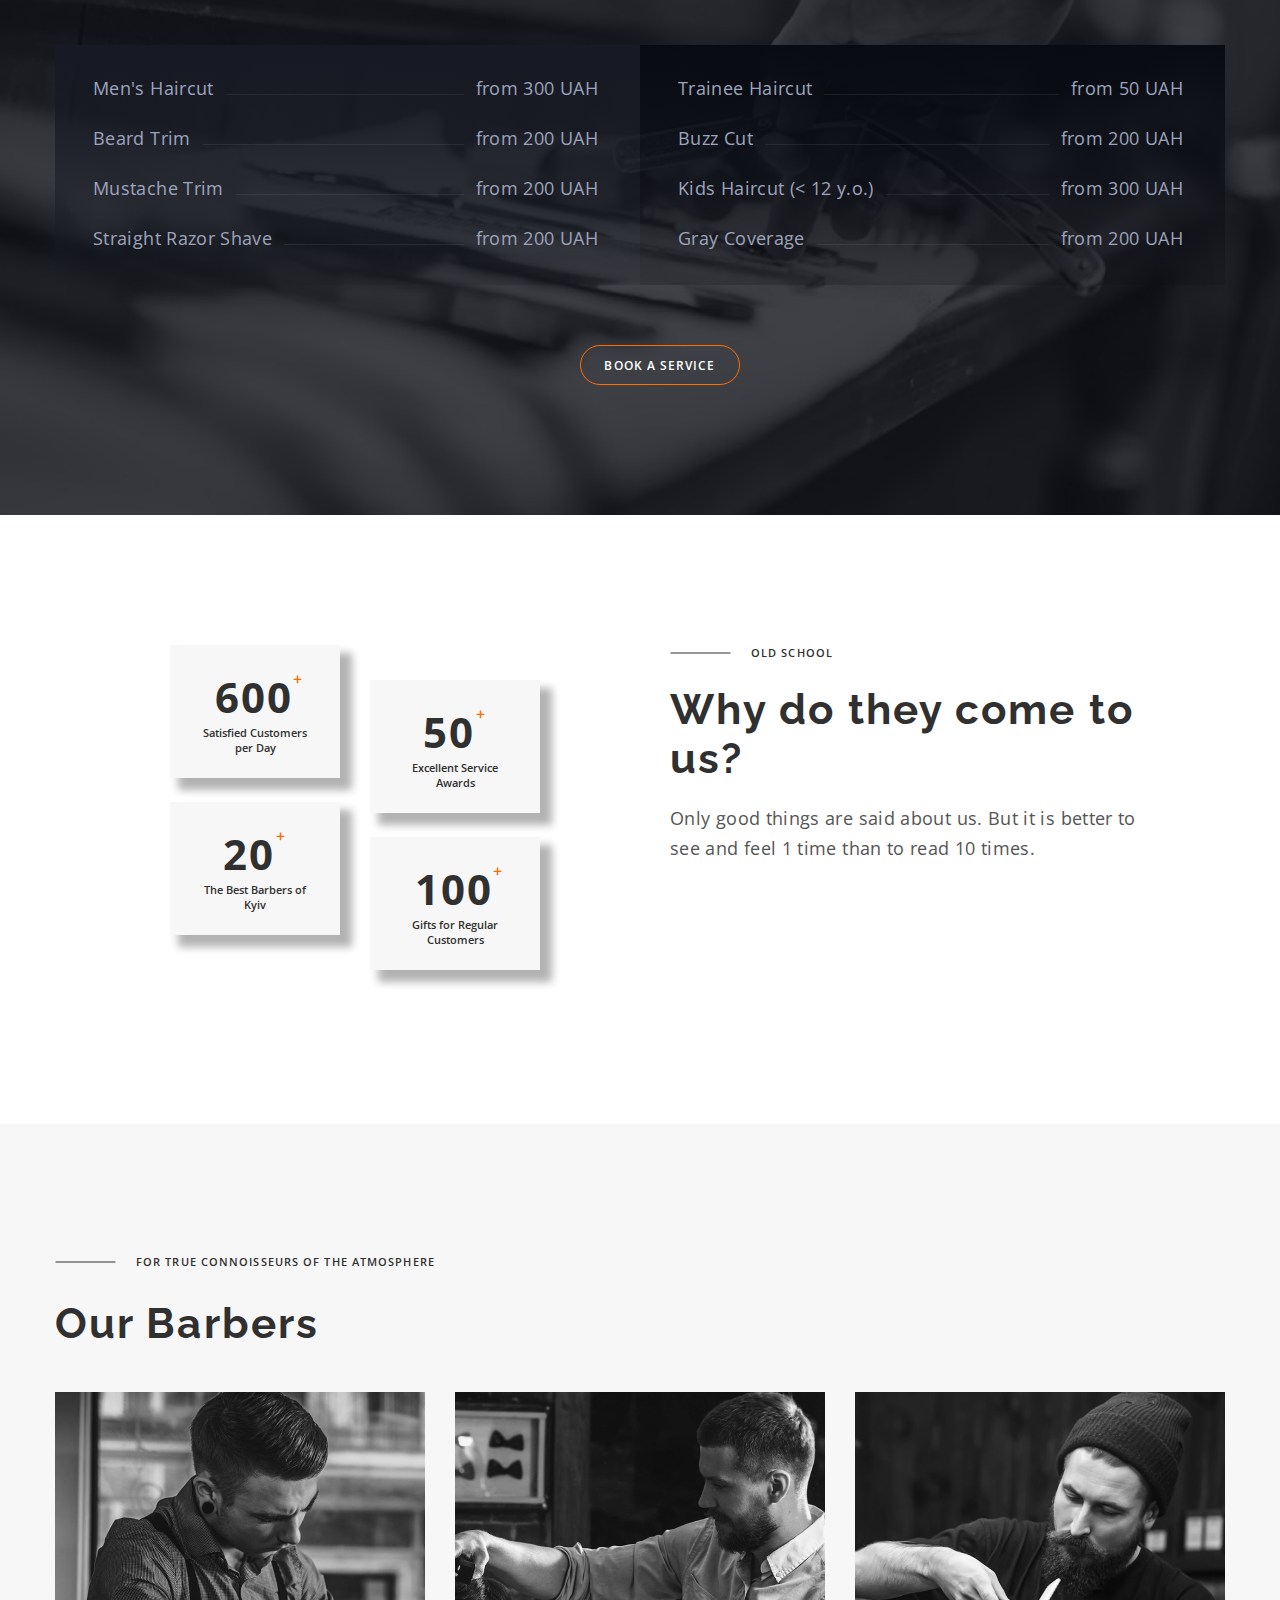
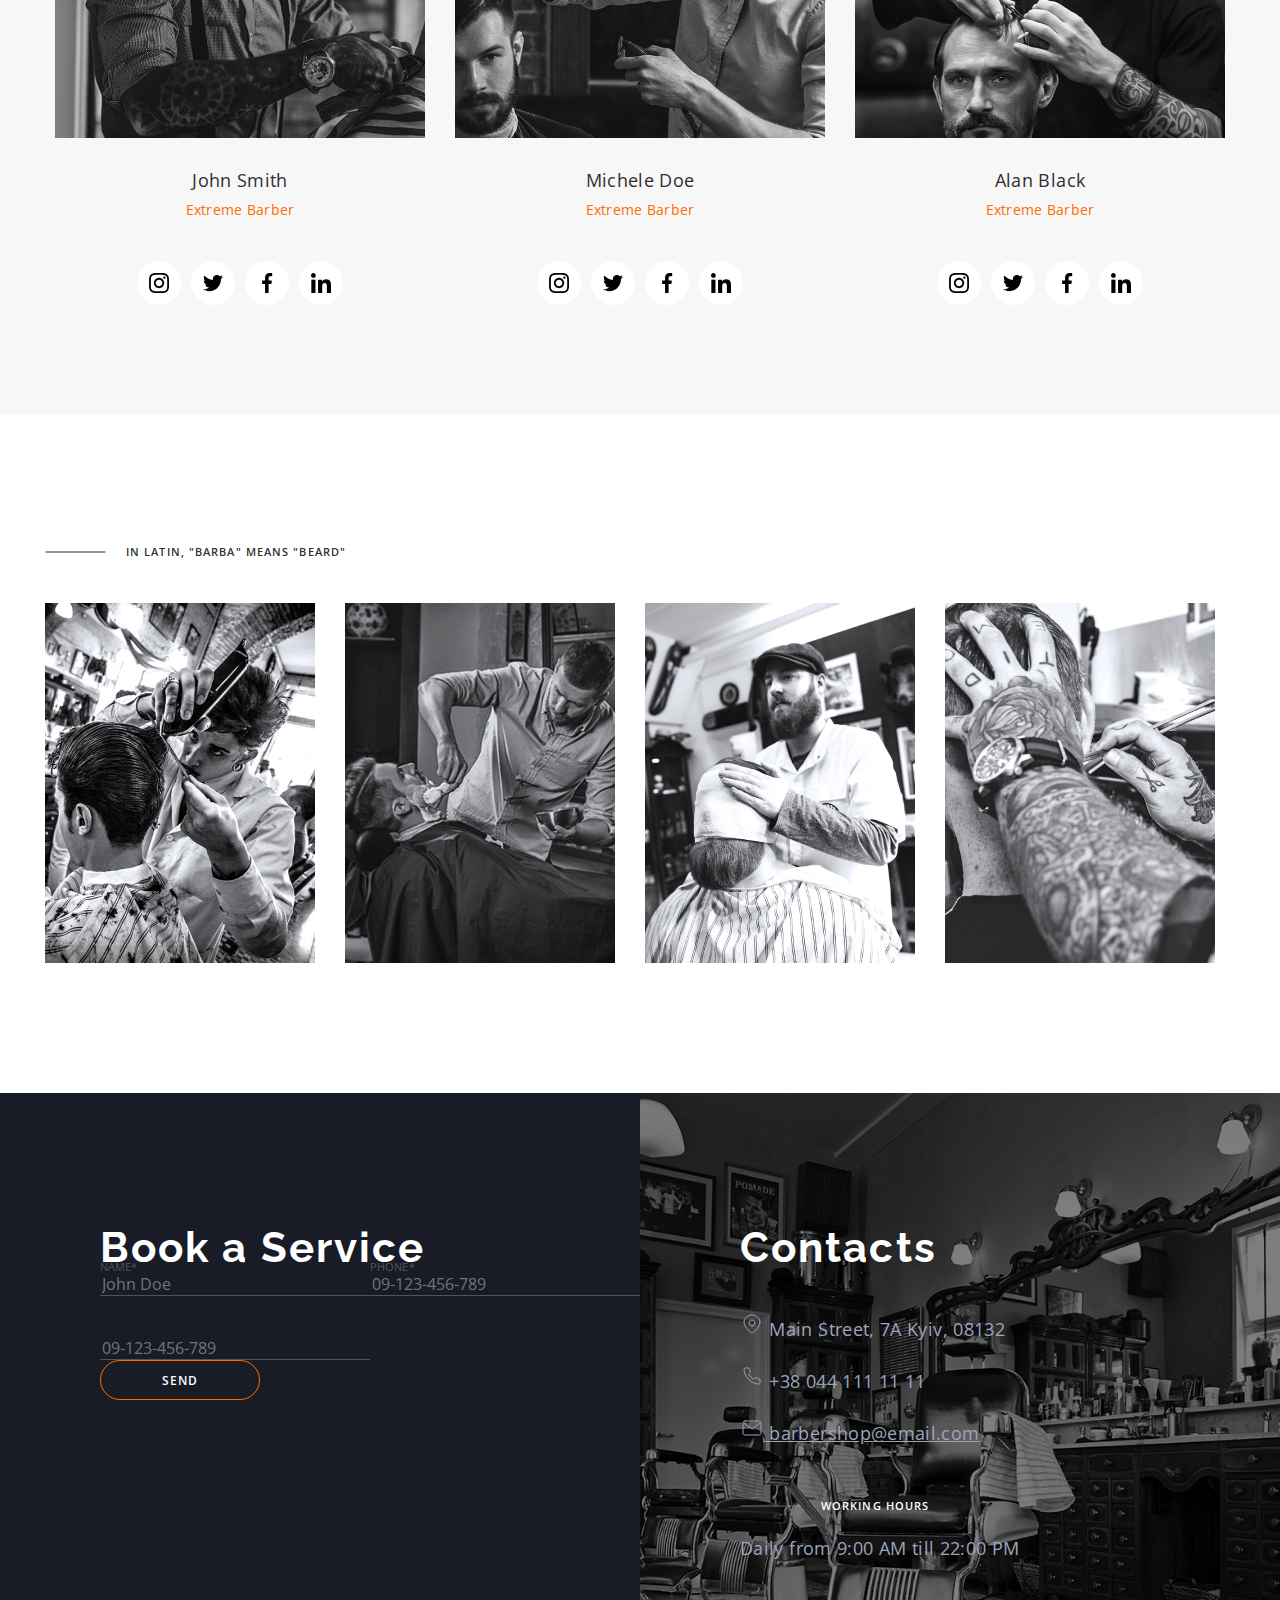
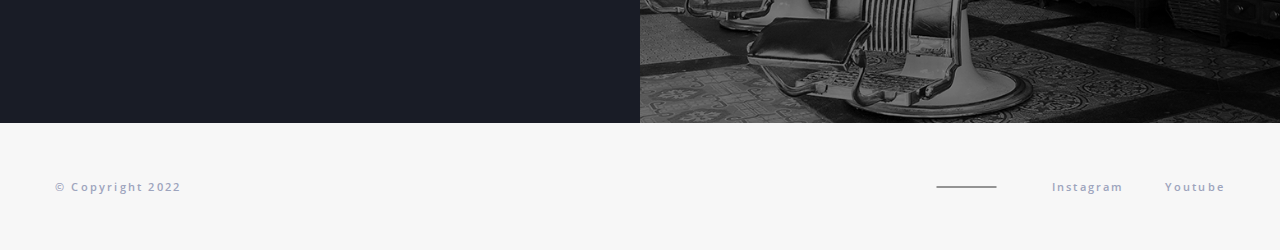
==== commit afebd1e3: "Update" ====
--- a/index.html
+++ b/index.html
@@ -810,7 +810,6 @@
                     +38 044 111 11 11</a
                   >
                 </li>
-
                 <li class="contents-item">
                   <a
                     href="mailto:barbershop@email.com"
--- a/css/styles.css
+++ b/css/styles.css
@@ -1,6 +1,7 @@
 :root {
   --WHITE: #ffffff;
   --ORANGE: #ff6c00;
+  --GRAY: #555;
   --text-color-primary: #303030;
   --text-color-secondary: #555;
   --text-color-title: var(--WHITE);
@@ -881,6 +882,43 @@
 .booking-item {
   display: flex;
 }
+.booking-label {
+  position: absolute;
+  top: -10px;
+  color: var(--GRAY);
+  font-weight: 600px;
+  font-size: 11px;
+  line-height: 0.87;
+  letter-spacing: 0.01em;
+  text-transform: uppercase;
+  transition: transform 250ms cubic-bezier(0.4, 0, 0.2, 1),
+    color 250ms cubic-bezier(0.4, 0, 0.2, 1);
+}
+.booking-wrap {
+  display: flex;
+  justify-content: space-between;
+}
+.booking-field {
+  position: relative;
+  margin-bottom: 40px;
+}
+.booking-input {
+  width: 270px;
+  height: 24px;
+}
+.booking-input,
+.booking-textarea {
+  display: block;
+  border: none;
+  border-bottom: 1px solid rgba(157, 164, 189, 0.4);
+  background-color: transparent;
+  outline: transparent;
+  color: var(--WHITE);
+  transition: border-color 250ms cubic-bezier(0.4, 0, 0.2, 1);
+}
+.booking-button {
+  color: var(--WHITE);
+}
 .contacts-contents {
   padding-left: 100px;
 }
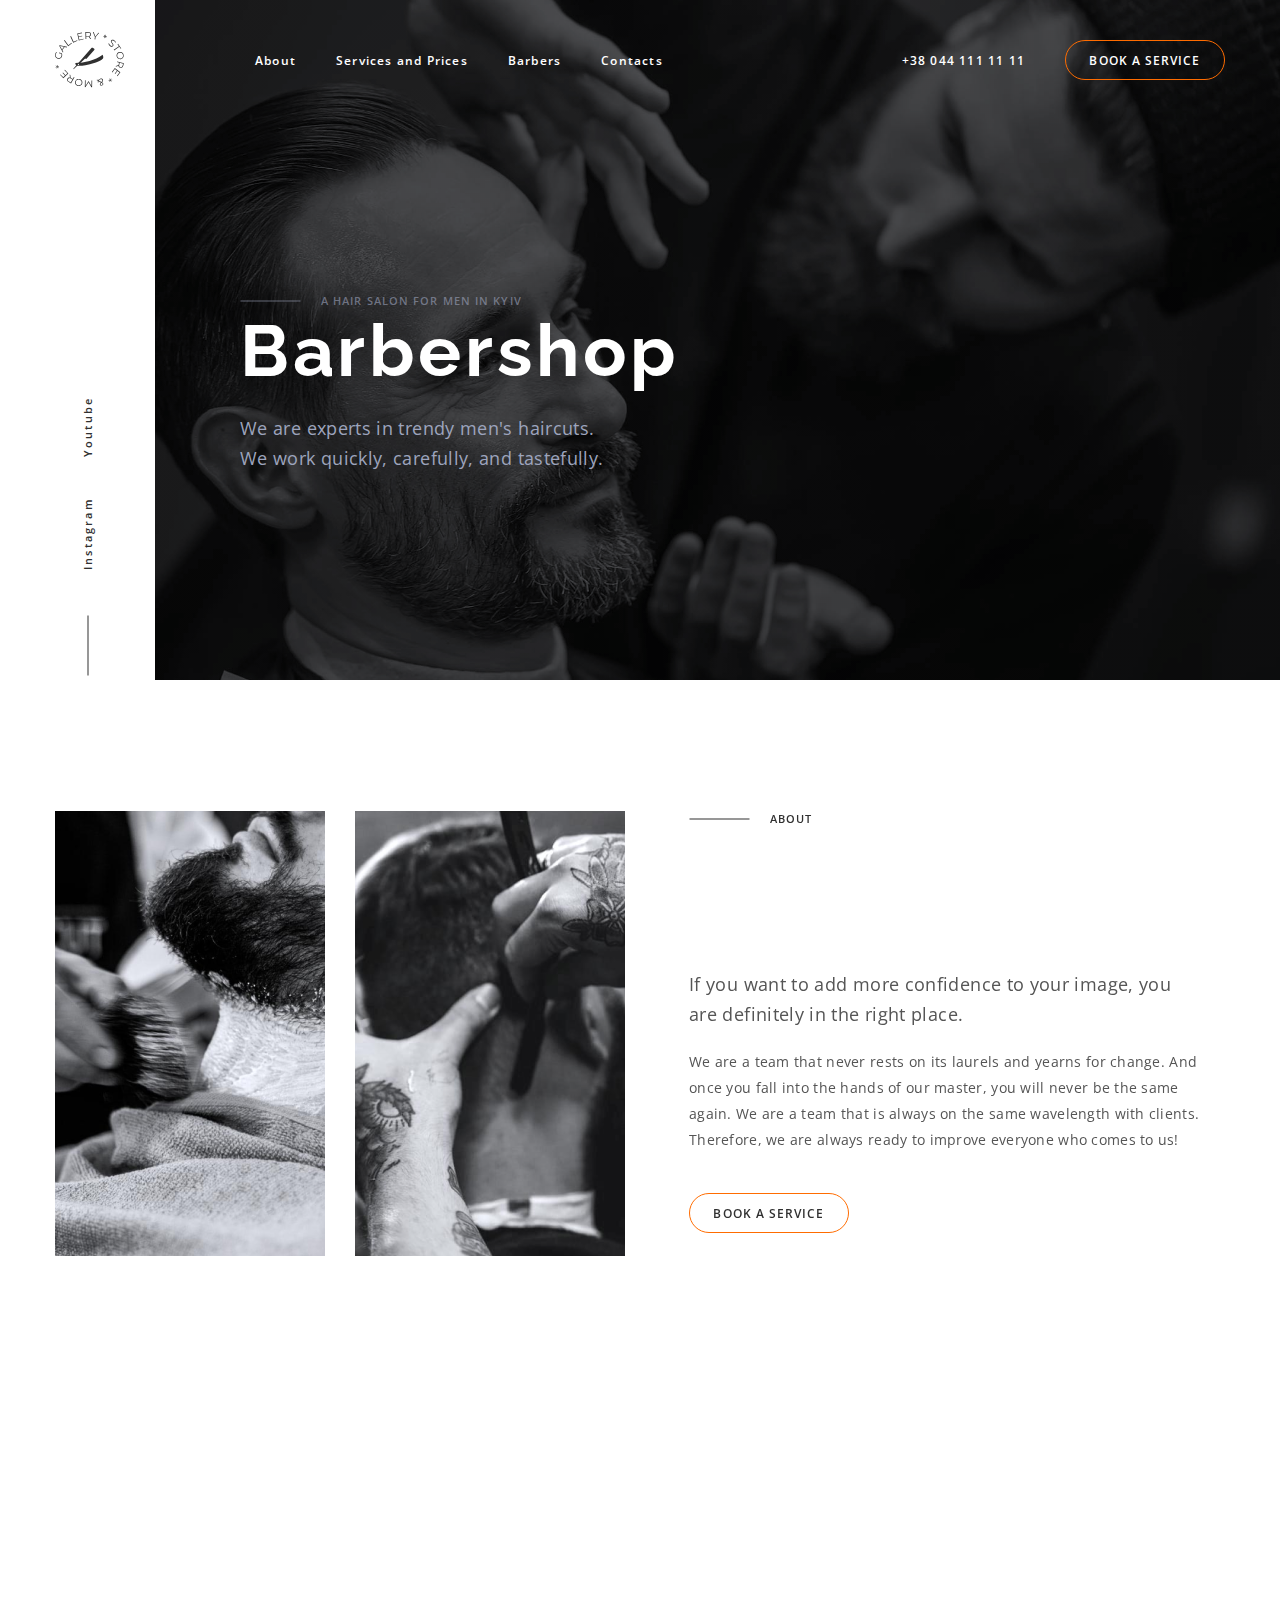
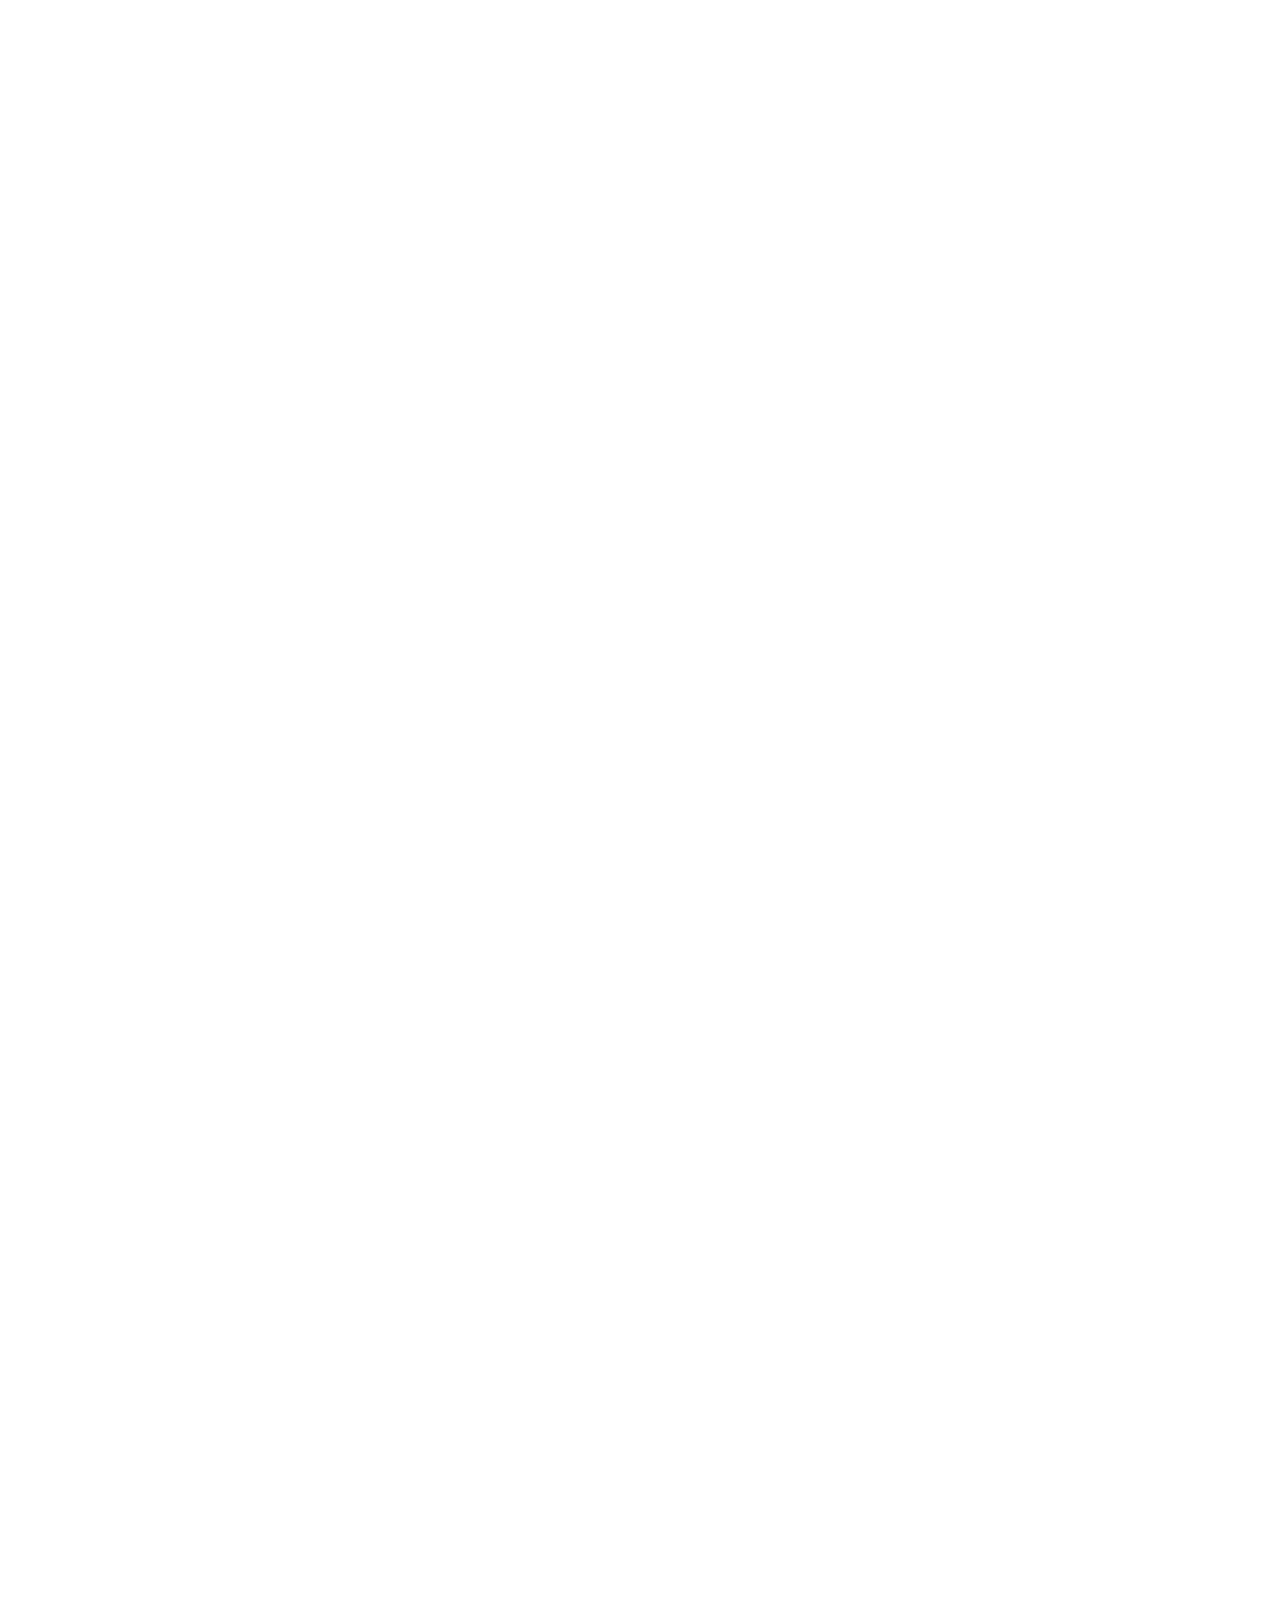
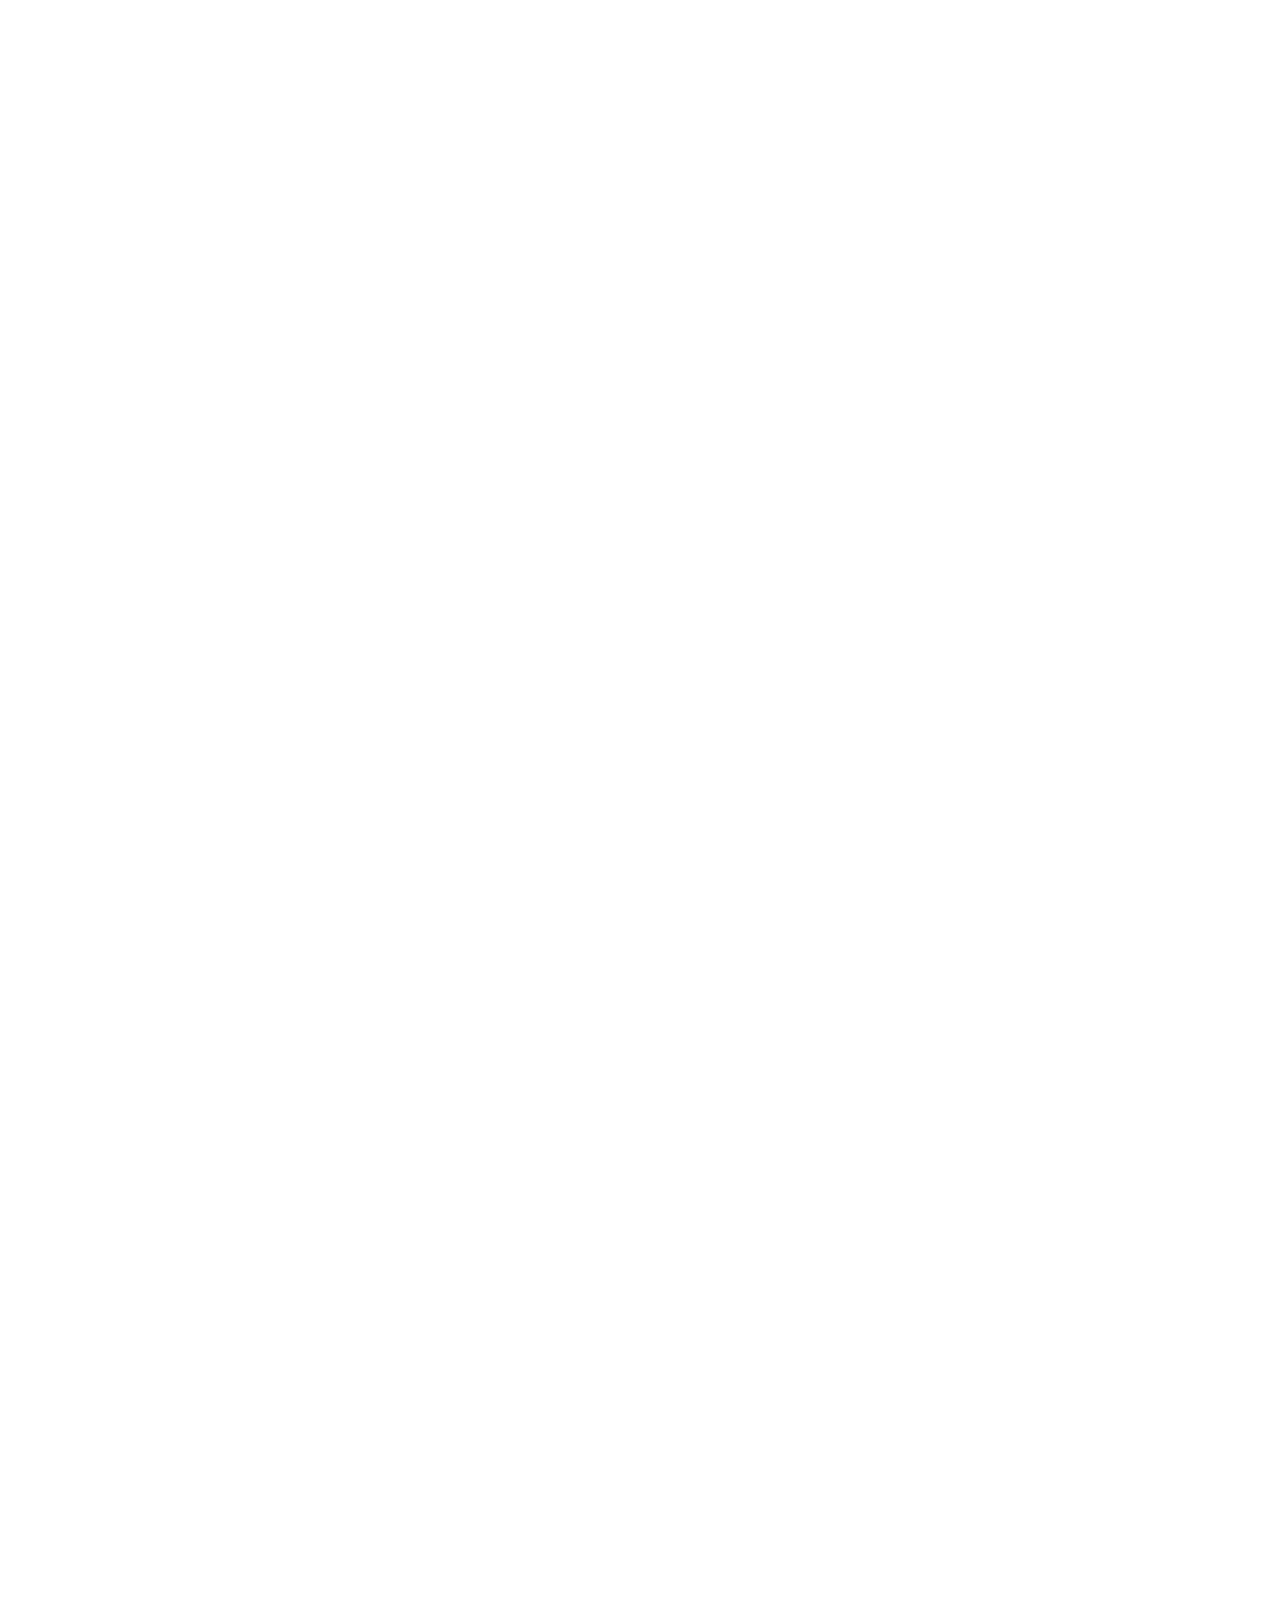
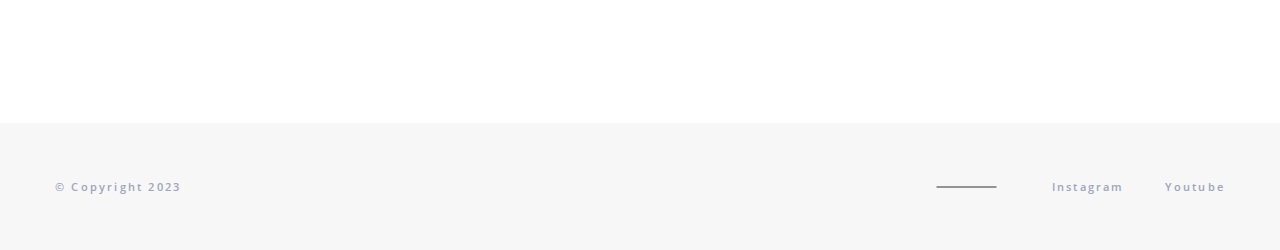
==== commit 05008303: "Update AoS" ====
--- a/index.html
+++ b/index.html
@@ -16,6 +16,11 @@
     />
     <!-- Styles CSS -->
     <link rel="stylesheet" href="./css/styles.css" />
+    <!-- Animate on Scroll -->
+    <link rel="stylesheet" href="./css/aos.css" />
+    <!--[if lt IE 9]>
+      <script src="//html5shiv.googlecode.com/svn/trunk/html5.js"></script>
+    <![endif]-->
   </head>
   <body>
     <!-- SVG -->
@@ -306,7 +311,7 @@
         </div>
       </div>
       <!-- ABOUT Section -->
-      <div id="about" class="about-style section">
+      <div id="about" class="about-style section" data-aos="flip-up">
         <div class="about-contents container">
           <div class="about-item image1 img"></div>
           <div class="about-item image2 img"></div>
@@ -315,7 +320,7 @@
               <div class="section-title-bar lite"></div>
               <a class="section-title-text lite">About</a>
             </div>
-            <div class="about-item-message main-title">
+            <div class="about-item-message main-title" data-aos="flip-down">
               <a class="main-title-text lite"
                 >The Best Barbershop in Your City</a
               >
@@ -344,7 +349,7 @@
         </div>
       </div>
       <!-- SERVICES and PRICES Section -->
-      <div id="services" class="services-layout section">
+      <div id="services" class="services-layout section" data-aos="flip-up">
         <div class="services-contents container">
           <div class="services-item section-title">
             <div class="section-title-bar dark"></div>
@@ -352,7 +357,7 @@
               >Spend time in the company of the best craftsmen</a
             >
           </div>
-          <div class="services-item main-title">
+          <div class="services-item main-title" data-aos="fade-up">
             <a class="main-title-text dark">Services and Prices</a>
           </div>
           <div class="services-item prices-contents">
@@ -403,25 +408,25 @@
         </div>
       </div>
       <!-- OLD SCHOOL Section -->
-      <div class="oldschool-layout section">
+      <div class="oldschool-layout section" data-aos="flip-up">
         <div class="oldschool-contents container">
           <div class="oldschool-items benefits-contents">
             <ul class="benefits-list list">
-              <li class="benefits-item first">
+              <li class="benefits-item first" data-aos="fade-right">
                 <a class="text benefits-main">600</a>
                 <a class="text benefits-message">Satisfied Customers per Day</a>
               </li>
-              <li class="benefits-item second">
+              <li class="benefits-item second" data-aos="fade-up">
                 <a class="text benefits-main">20</a>
                 <a class="text benefits-message">The Best Barbers of Kyiv</a>
               </li>
             </ul>
             <ul class="benefits-list list">
-              <li class="benefits-item third">
+              <li class="benefits-item third" data-aos="fade-down">
                 <a class="text benefits-main">50</a>
                 <a class="text benefits-message">Excellent Service Awards</a>
               </li>
-              <li class="benefits-item fourth">
+              <li class="benefits-item fourth" data-aos="fade-left">
                 <a class="text benefits-main">100</a>
                 <a class="text benefits-message">Gifts for Regular Customers</a>
               </li>
@@ -432,7 +437,7 @@
               <div class="section-title-bar lite"></div>
               <a class="section-title-text lite">Old School</a>
             </div>
-            <div class="whyus-item main-title">
+            <div class="whyus-item main-title" data-aos="fade-in">
               <a class="main-title-text lite">Why do they come to us?</a>
             </div>
             <div class="whyus-item message-title">
@@ -445,7 +450,7 @@
         </div>
       </div>
       <!-- TEAM Section -->
-      <div id="barbers" class="team-layout section">
+      <div id="barbers" class="team-layout section" data-aos="flip-up">
         <div class="team-contents container">
           <div class="team-item team-message">
             <div class="team-message-item section-title">
@@ -454,7 +459,7 @@
                 >For true Connoisseurs of the atmosphere</a
               >
             </div>
-            <div class="team-message-item main-title">
+            <div class="team-message-item main-title" data-aos="fade-left">
               <a class="main-title-text lite">Our Barbers</a>
             </div>
           </div>
@@ -682,7 +687,7 @@
         </div>
       </div>
       <!-- PORTFOLIO Section -->
-      <div class="portfolio-layout section">
+      <div class="portfolio-layout section" data-aos="flip-up">
         <div class="portfolio-contents container">
           <div class="portfolio-item section-title">
             <div class="section-title">
@@ -729,7 +734,7 @@
         </div>
       </div>
       <!-- BOOKING & CONTACTS Section -->
-      <div id="book-a-service" class="bnc-layout">
+      <div id="book-a-service" class="bnc-layout" data-aos="flip-up">
         <div class="bnc-item simple">
           <div class="booking-layout section">
             <div class="booking-contents">
@@ -843,7 +848,7 @@
           <div class="footer-left footer-section">
             <div class="footer-contents">
               <div class="footer-copyright">
-                <p class="footer-text">© Copyright 2022</p>
+                <p class="footer-text">© Copyright 2023</p>
               </div>
             </div>
           </div>
@@ -905,5 +910,11 @@
         document.documentElement.scrollTop = 0;
       }
     </script>
+    <script src="./js/aos.js"></script>
+    <script>
+      AOS.init({
+        easing: "ease-in-out-sine",
+      });
+    </script>
   </body>
 </html>
